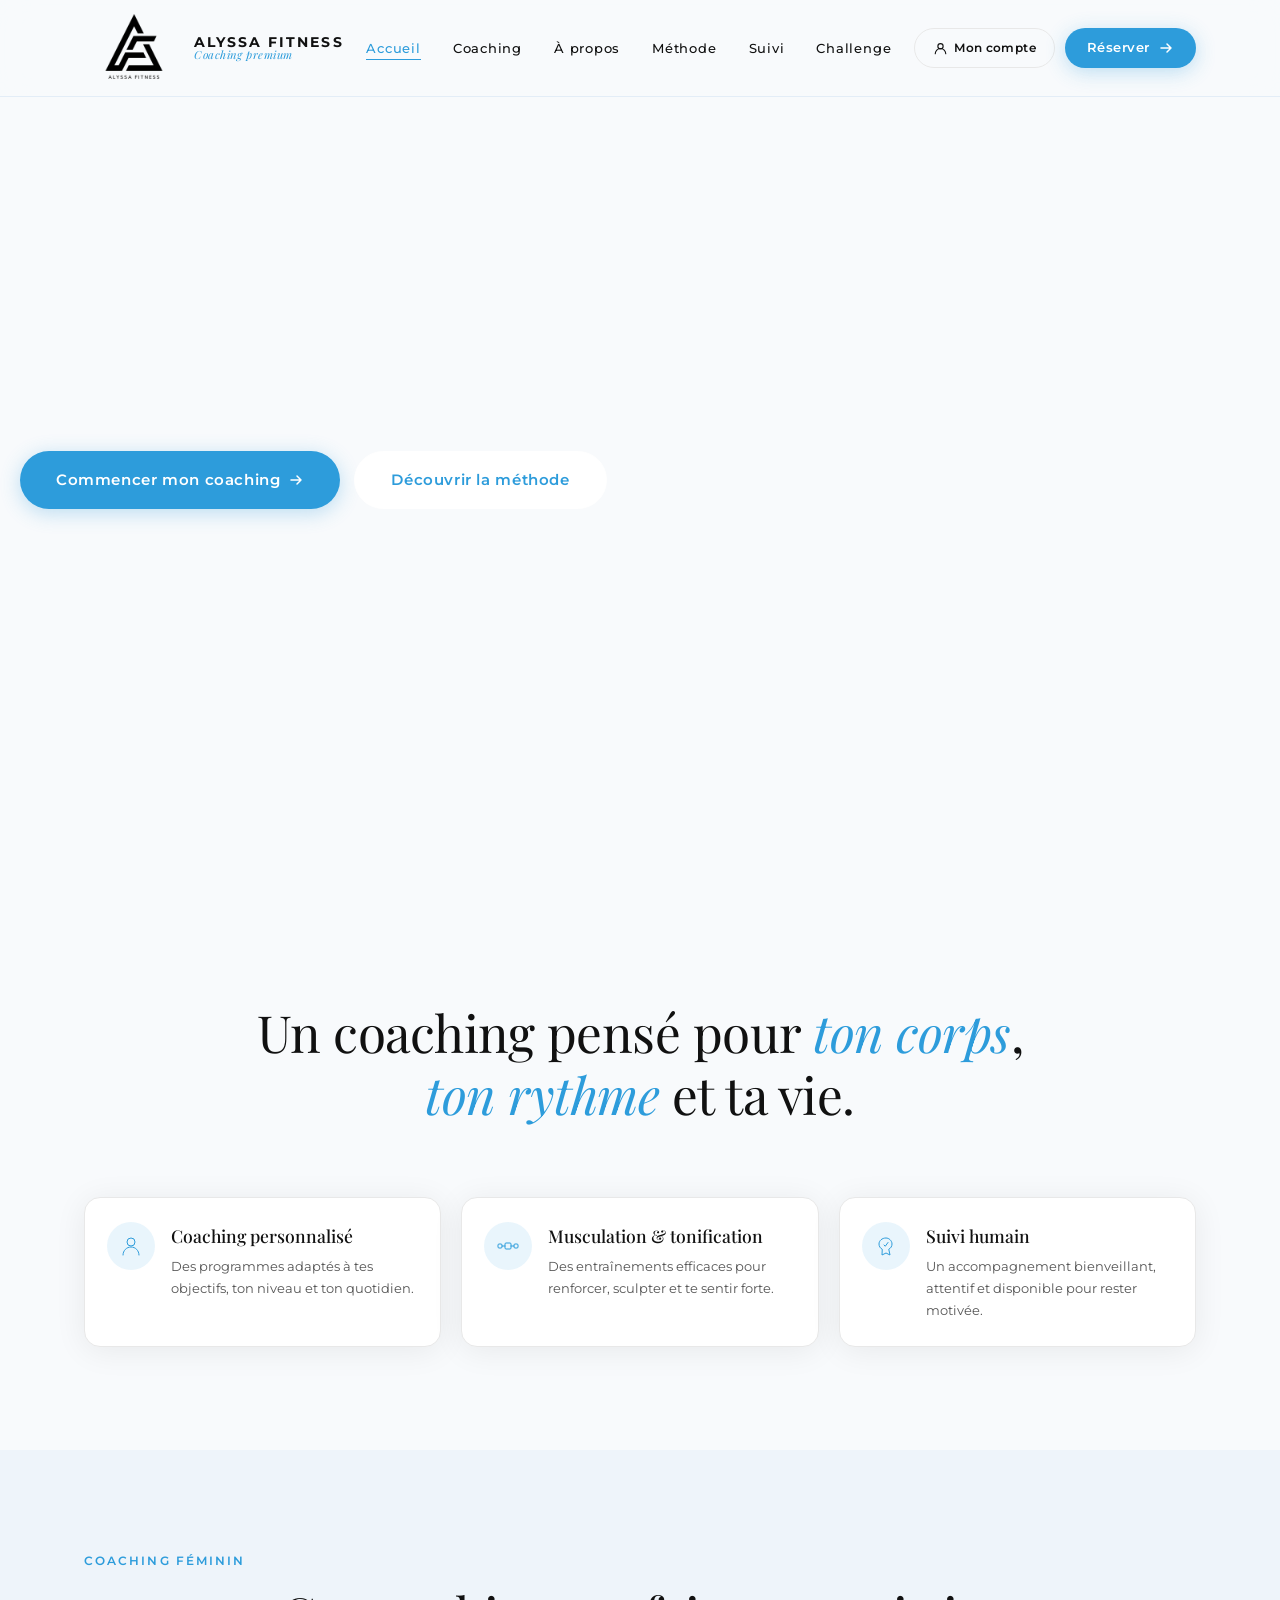
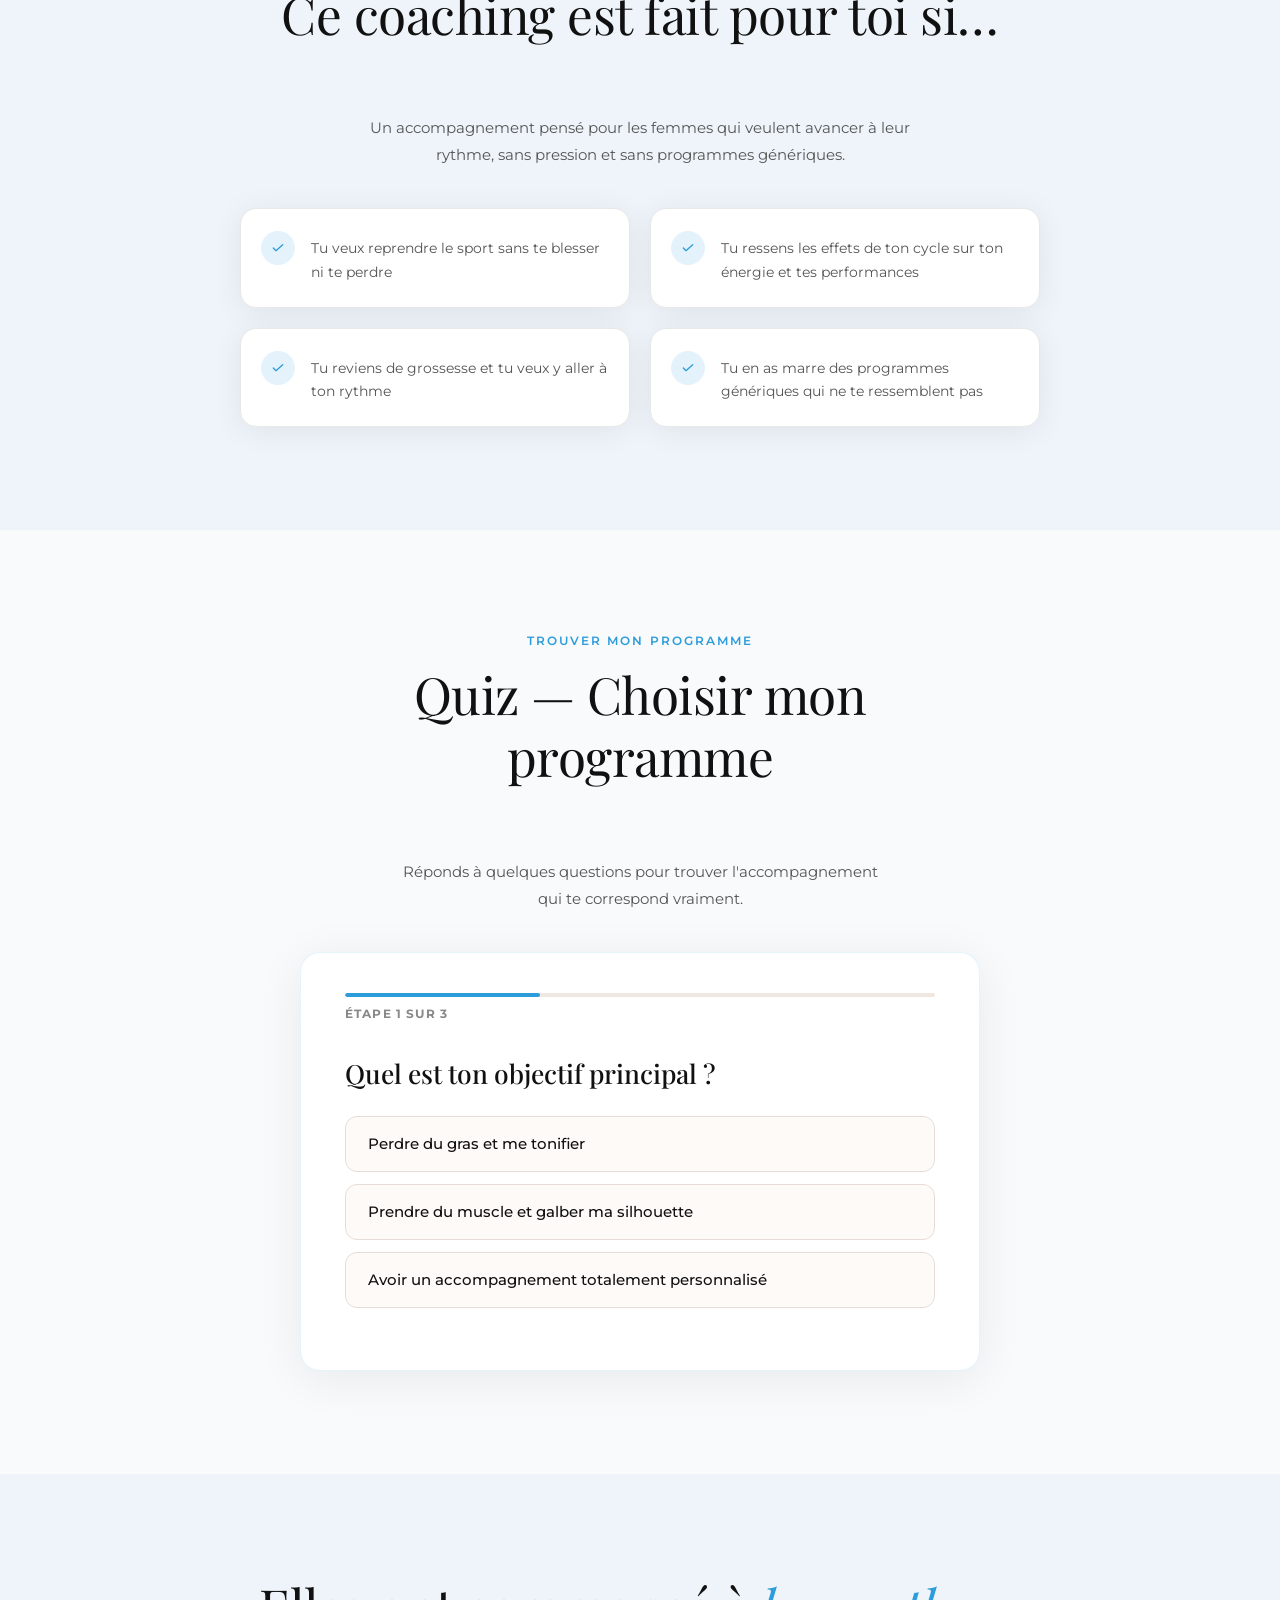
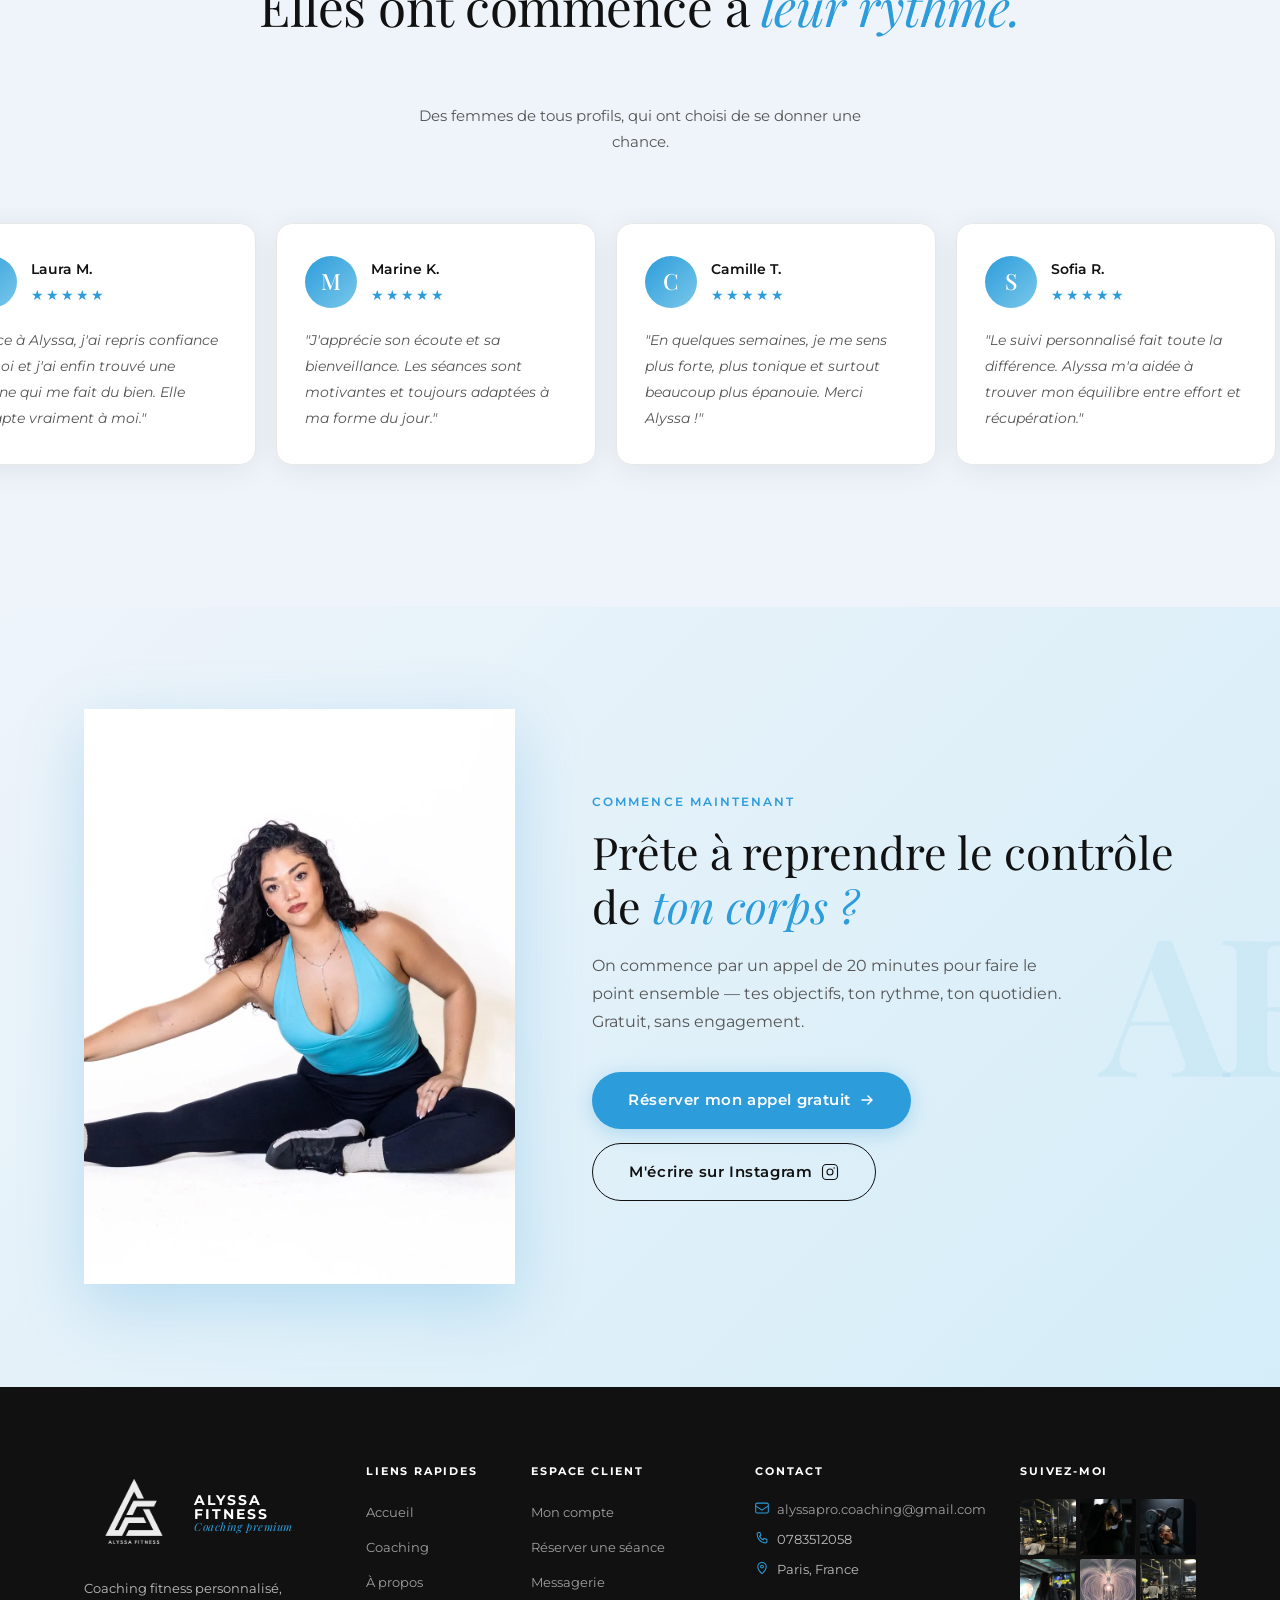
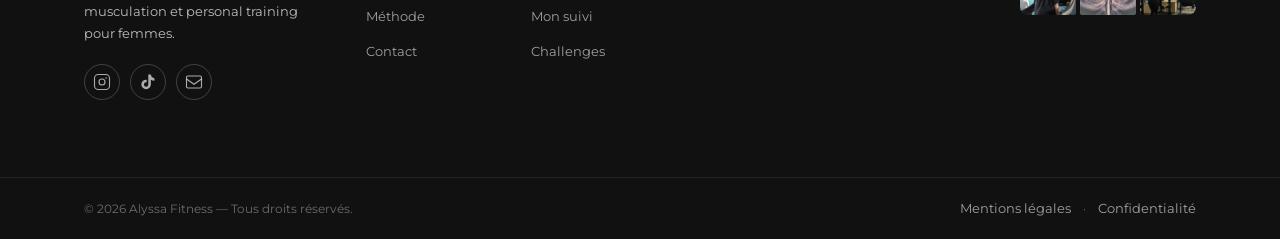
==== index.html @ 032d84d5 "feat: remove hero logo, white ghost btn on hero" ====
<!DOCTYPE html>
<html lang="fr">
<head>
  <meta charset="UTF-8" />
  <meta name="viewport" content="width=device-width, initial-scale=1.0" />
  <link rel="icon" href="assets/favicon/favicon.ico" />
  <link rel="icon" type="image/png" sizes="32x32" href="assets/favicon/favicon-32x32.png" />
  <link rel="icon" type="image/png" sizes="16x16" href="assets/favicon/favicon-16x16.png" />
  <link rel="apple-touch-icon" href="assets/favicon/apple-touch-icon.png" />
  <meta property="og:type" content="website" />
  <meta property="og:title" content="Alyssa Fitness — Coaching premium pour femmes" />
  <meta property="og:description" content="Alyssa Fitness accompagne les femmes en musculation, rééquilibrage nutritionnel et suivi hormonal, à Cergy et à distance, avec une approche humaine, progressive et personnalisée." />
  <meta property="og:image" content="https://alyssa-fitness-v3.vercel.app/assets/og/alyssa-fitness-og.jpg" />
  <meta property="og:url" content="https://alyssa-fitness-v3.vercel.app/" />
  <meta name="twitter:card" content="summary_large_image" />
  <meta name="twitter:title" content="Alyssa Fitness — Coaching premium pour femmes" />
  <meta name="twitter:description" content="Alyssa Fitness accompagne les femmes en musculation, rééquilibrage nutritionnel et suivi hormonal, à Cergy et à distance, avec une approche humaine, progressive et personnalisée." />
  <meta name="twitter:image" content="https://alyssa-fitness-v3.vercel.app/assets/og/alyssa-fitness-og.jpg" />
  <meta name="description" content="Alyssa Fitness accompagne les femmes en musculation, rééquilibrage nutritionnel et suivi hormonal, à Cergy et à distance, avec une approche humaine, progressive et personnalisée." />
  <title>Alyssa Fitness — Coaching premium pour femmes</title>

  <link rel="preconnect" href="https://fonts.googleapis.com" />
  <link rel="preconnect" href="https://fonts.gstatic.com" crossorigin />
  <link href="https://fonts.googleapis.com/css2?family=Playfair+Display:ital,wght@0,400;0,500;0,600;0,700;1,400;1,500&family=Montserrat:wght@300;400;500;600;700&display=swap" rel="stylesheet" />

  <link rel="stylesheet" href="global.css" />

  <style>
    /* ─── HERO HOMEPAGE ─────────────────────────────────────── */
    .hero {
      position: relative;
      min-height: 100svh;
      display: flex;
      align-items: center;
      overflow: hidden;
      padding-top: var(--header-h);
    }

    /* Logo dominant dans le hero */
    .hero__brand-logo {
      margin-bottom: 40px;
    }
    .hero__brand-logo-img {
      height: clamp(180px, 22vw, 300px);
      width: auto;
      max-width: 560px;
      object-fit: contain;
      display: block;
      filter: drop-shadow(0 4px 20px rgba(0,0,0,0.12));
    }

    .hero__bg {
      position: absolute;
      inset: 0;
      z-index: 0;
    }

    .hero__img-placeholder {
      width: 100%;
      height: 100%;
      object-fit: cover;
      object-position: center top;
      display: block;
    }

    .hero__overlay {
      position: absolute;
      inset: 0;
      background: transparent;
    }

    /* Coach photo en centre-droite */
    .hero__coach-photo {
      position: absolute;
      right: 8%;
      bottom: 0;
      width: 42%;
      max-width: 520px;
      aspect-ratio: 2/3;
      border-radius: 280px 280px 0 0;
      overflow: hidden;
      z-index: 1;
    }
    .hero__coach-photo img {
      width: 100%;
      height: 100%;
      object-fit: cover;
      object-position: center top;
      display: block;
    }

    .hero__coach-photo::after {
      content: '';
      position: absolute;
      inset: 0;
      background: linear-gradient(180deg, rgba(255,255,255,0.1) 0%, transparent 50%);
    }

    /* KPI cards column — right overlay */
    .hero__kpi-col {
      position: absolute;
      right: var(--gutter);
      top: 50%;
      transform: translateY(-40%);
      z-index: 10;
      display: flex;
      flex-direction: column;
      gap: 12px;
      width: 200px;
    }

    .hero-kpi {
      background: #fff;
      border-radius: var(--radius-md);
      padding: 14px 16px;
      box-shadow: 0 8px 32px rgba(0,0,0,0.1);
      border: 1px solid rgba(232,232,232,0.7);
      backdrop-filter: blur(4px);
    }

    .hero-kpi__eyebrow {
      font-size: 0.6rem;
      font-weight: 700;
      letter-spacing: 0.15em;
      text-transform: uppercase;
      color: var(--gris-texte);
      margin-bottom: 6px;
    }

    .hero-kpi__main {
      display: flex;
      align-items: center;
      justify-content: space-between;
      gap: 8px;
    }

    .hero-kpi__value {
      font-family: var(--font-titre);
      font-size: 1.5rem;
      font-weight: 500;
      color: var(--noir-doux);
      line-height: 1;
    }

    .hero-kpi__unit {
      font-size: 0.72rem;
      color: var(--texte-corps);
      line-height: 1.3;
    }

    .hero-kpi__mini-chart {
      display: flex;
      align-items: flex-end;
      gap: 3px;
      height: 28px;
    }

    .mini-bar {
      width: 5px;
      border-radius: 2px;
      background: var(--rose-clair);
      transition: height 0.5s ease;
    }

    .mini-bar--active {
      background: var(--rose-saumon);
    }

    .hero-kpi__seance-title {
      font-family: var(--font-titre);
      font-size: 1rem;
      font-weight: 500;
      color: var(--noir-doux);
      margin-bottom: 2px;
    }

    .hero-kpi__seance-date {
      font-size: 0.72rem;
      color: var(--gris-texte);
      margin-bottom: 8px;
    }

    .hero-kpi__prog {
      display: flex;
      align-items: center;
      gap: 10px;
    }

    .hero-kpi__prog-text {
      flex: 1;
    }

    .hero-kpi__prog-label {
      font-size: 0.7rem;
      color: var(--texte-corps);
      margin-bottom: 4px;
    }

    .hero-kpi__bravo {
      display: flex;
      align-items: center;
      gap: 5px;
      font-size: 0.68rem;
      color: var(--success);
      font-weight: 600;
      margin-top: 6px;
    }

    /* Left content */
    .hero__content {
      position: relative;
      z-index: 5;
      padding: clamp(40px, 7vh, 80px) 0;
      display: flex;
      flex-direction: column;
      align-items: flex-start;
    }

    .hero__tagline {
      font-size: 0.68rem;
      font-weight: 600;
      letter-spacing: 0.22em;
      text-transform: uppercase;
      color: var(--rose-saumon);
      margin-bottom: 20px;
      display: flex;
      align-items: center;
      gap: 8px;
    }

    .hero__tagline::before {
      content: '';
      display: block;
      width: 20px;
      height: 2px;
      background: var(--rose-saumon);
      border-radius: 2px;
    }

    .hero__title {
      font-family: var(--font-corps);
      font-size: clamp(2.2rem, 5vw, 4.4rem);
      font-weight: 700;
      line-height: 1.12;
      color: var(--noir-doux);
      margin-bottom: 24px;
      letter-spacing: -0.02em;
    }

    .hero__title em {
      font-family: var(--font-titre);
      font-style: italic;
      font-weight: 400;
      font-size: 1.18em;
      color: var(--rose-saumon);
      letter-spacing: 0;
    }

    .hero__subtitle {
      font-size: clamp(0.9rem, 1.4vw, 1rem);
      color: var(--texte-corps);
      max-width: 460px;
      margin-bottom: 40px;
      line-height: 1.8;
    }

    .hero__actions {
      display: flex;
      flex-wrap: wrap;
      gap: 14px;
      margin-bottom: 36px;
    }

    .hero__video-btn {
      display: inline-flex;
      align-items: center;
      gap: 12px;
      color: var(--noir-doux);
      font-size: 0.8rem;
      font-weight: 500;
      transition: color var(--transition);
      margin-top: 4px;
    }

    .hero__video-btn:hover { color: var(--rose-saumon); }

    .play-circle {
      display: flex;
      align-items: center;
      justify-content: center;
      width: 44px; height: 44px;
      border-radius: 50%;
      border: 1.5px solid currentColor;
      transition: all var(--transition);
    }

    .play-circle svg { width: 18px; height: 18px; }

    .hero__video-btn:hover .play-circle {
      background: rgba(45,156,219,0.1);
      border-color: var(--rose-saumon);
    }

    /* ─── PROMESSE — horizontal cards ───────────────────────── */
    .promesse-cards {
      display: grid;
      grid-template-columns: repeat(3, 1fr);
      gap: 20px;
    }

    .promesse-card {
      display: flex;
      align-items: flex-start;
      gap: 16px;
      background: #fff;
      border: 1px solid var(--gris-clair);
      border-radius: var(--radius-md);
      padding: 24px 22px;
      box-shadow: var(--ombre-card);
      transition: all var(--transition);
    }

    .promesse-card:hover {
      transform: translateY(-3px);
      box-shadow: var(--ombre-hover);
      border-color: var(--rose-clair);
    }

    .promesse-card__icon {
      width: 48px; height: 48px;
      display: flex;
      align-items: center;
      justify-content: center;
      background: rgba(45,156,219,0.1);
      border-radius: 50%;
      flex-shrink: 0;
    }

    .promesse-card__icon svg { width: 24px; height: 24px; }

    .promesse-card__body { flex: 1; }

    .promesse-card__title {
      font-family: var(--font-titre);
      font-size: 1.1rem;
      font-weight: 500;
      color: var(--noir-doux);
      margin-bottom: 6px;
    }

    .promesse-card__text {
      font-size: 0.83rem;
      color: var(--texte-corps);
      line-height: 1.65;
    }

    /* ─── ABOUT — avec nom vertical ────────────────────────── */
    .about-section {
      background: var(--beige-premium);
    }

    .about-layout {
      display: grid;
      grid-template-columns: 1fr 1fr;
      gap: clamp(48px, 7vw, 96px);
      align-items: center;
    }

    .about-photo-wrap {
      position: relative;
    }

    .about-name-vertical {
      position: absolute;
      left: -48px;
      top: 50%;
      transform: translateY(-50%) rotate(-90deg);
      font-family: var(--font-titre);
      font-size: 4rem;
      font-weight: 300;
      color: rgba(45,156,219,0.25);
      letter-spacing: 0.08em;
      white-space: nowrap;
      user-select: none;
      pointer-events: none;
    }

    .about-photo-circle {
      width: 100%;
      aspect-ratio: 1;
      max-width: 420px;
      border-radius: 50%;
      background: linear-gradient(145deg, #f0d5c8 0%, #e8c4ba 50%, #ddb5ad 100%);
      box-shadow: 0 20px 60px rgba(45,156,219,0.22);
      position: relative;
      overflow: hidden;
      margin: 0 auto;
    }

    .about-photo-circle::after {
      content: '';
      position: absolute;
      inset: 0;
      background: linear-gradient(135deg, rgba(255,255,255,0.2) 0%, transparent 55%);
    }

    /* ─── PROGRAMMES — titre gauche, cards droite ────────────── */
    .programmes-layout {
      display: grid;
      grid-template-columns: 280px 1fr;
      gap: clamp(40px, 6vw, 72px);
      align-items: start;
    }

    .programmes-aside {
      position: sticky;
      top: calc(var(--header-h) + 32px);
    }

    .programmes-aside .section-title {
      text-align: left;
      margin-bottom: 16px;
    }

    .programmes-aside__text {
      font-size: 0.88rem;
      color: var(--texte-corps);
      line-height: 1.75;
      margin-bottom: 24px;
    }

    .programmes-grid {
      display: grid;
      grid-template-columns: repeat(2, 1fr);
      gap: 20px;
    }

    .programme-card {
      background: #fff;
      border: 1px solid var(--gris-clair);
      border-radius: var(--radius-md);
      overflow: hidden;
      box-shadow: var(--ombre-card);
      transition: all var(--transition);
      display: flex;
      flex-direction: column;
    }

    .programme-card:hover {
      transform: translateY(-4px);
      box-shadow: var(--ombre-hover);
      border-color: var(--rose-clair);
    }

    .programme-card__img {
      aspect-ratio: 4/3;
      background: linear-gradient(145deg, #f0d5c8 0%, #ddb5ad 100%);
      position: relative;
      overflow: hidden;
    }

    .programme-card__img--2 { background: linear-gradient(145deg, #e8c4ba 0%, #cfa29b 100%); }
    .programme-card__img--3 { background: linear-gradient(145deg, #f3b3ad 0%, #e8c4ba 100%); }
    .programme-card__img--4 { background: linear-gradient(145deg, #ddb5ad 0%, #f0d5c8 100%); }

    .programme-card__img::after {
      content: '';
      position: absolute;
      inset: 0;
      background: linear-gradient(180deg, transparent 50%, rgba(17,17,17,0.25) 100%);
    }

    .programme-card__body {
      padding: 20px 18px;
      display: flex;
      flex-direction: column;
      gap: 10px;
      flex: 1;
    }

    .programme-card__title {
      font-family: var(--font-titre);
      font-size: 1.15rem;
      font-weight: 500;
      color: var(--noir-doux);
    }

    .programme-card__text {
      font-size: 0.82rem;
      color: var(--texte-corps);
      line-height: 1.65;
      flex: 1;
    }

    /* ─── MÉTHODE — titre gauche, steps droite ───────────────── */
    .methode-layout {
      display: grid;
      grid-template-columns: 280px 1fr;
      gap: clamp(40px, 6vw, 72px);
      align-items: start;
    }

    .methode-aside .section-title {
      text-align: left;
      margin-bottom: 0;
    }

    .methode-steps-row {
      display: grid;
      grid-template-columns: repeat(4, 1fr);
      gap: 16px;
    }

    .methode-step-card {
      background: #fff;
      border: 1px solid var(--gris-clair);
      border-radius: var(--radius-md);
      padding: 24px 20px;
      box-shadow: var(--ombre-card);
      position: relative;
      transition: all var(--transition);
    }

    .methode-step-card:hover {
      transform: translateY(-3px);
      box-shadow: var(--ombre-hover);
    }

    .methode-step-card__num {
      font-size: 0.72rem;
      font-weight: 700;
      letter-spacing: 0.1em;
      color: var(--rose-saumon);
      margin-bottom: 10px;
    }

    .methode-step-card__icon {
      width: 40px; height: 40px;
      display: flex;
      align-items: center;
      justify-content: center;
      background: rgba(45,156,219,0.1);
      border-radius: 50%;
      margin-bottom: 12px;
    }

    .methode-step-card__icon svg { width: 20px; height: 20px; }

    .methode-step-card__title {
      font-family: var(--font-titre);
      font-size: 1.05rem;
      font-weight: 500;
      color: var(--noir-doux);
      margin-bottom: 8px;
    }

    .methode-step-card__text {
      font-size: 0.8rem;
      color: var(--texte-corps);
      line-height: 1.65;
    }

    .methode-dots {
      display: flex;
      align-items: center;
      gap: 4px;
      position: absolute;
      top: 50%;
      right: -14px;
      transform: translateY(-50%);
      z-index: 2;
    }

    .methode-dot {
      width: 4px; height: 4px;
      border-radius: 50%;
      background: var(--rose-clair);
    }

    /* ─── CONFIANCE — titre gauche, items droite ─────────────── */
    .confiance-layout {
      display: grid;
      grid-template-columns: 280px 1fr;
      gap: clamp(40px, 6vw, 72px);
      align-items: start;
    }

    .confiance-aside .section-title {
      text-align: left;
      margin-bottom: 0;
    }

    .confiance-items-row {
      display: grid;
      grid-template-columns: repeat(3, 1fr);
      gap: 20px;
    }

    /* ─── TEMOIGNAGES — carousel infini ─────────────────────────── */
    .temo-header { text-align: center; margin-bottom: clamp(28px, 4vw, 52px); }
    .temo-subtitle {
      font-size: 0.93rem; color: var(--texte-corps);
      max-width: 480px; margin: -6px auto 0; line-height: 1.75;
    }
    .temo-carousel-outer {
      overflow: hidden;
      margin: 0 calc(-1 * var(--gutter));
      padding: 16px 0 40px;
      cursor: grab;
    }
    .temo-carousel-outer:active { cursor: grabbing; }
    .temo-track {
      display: flex;
      gap: 20px;
      width: max-content;
      will-change: transform;
      animation: temo-scroll 34s linear infinite;
    }
    /* Pause uniquement via JS (class) — jamais via :hover sur mobile) */
    .temo-track.paused { animation-play-state: paused; }
    /* :hover uniquement pour vrais pointeurs souris */
    @media (hover: hover) and (pointer: fine) {
      .temo-track:hover { animation-play-state: paused; }
    }
    @keyframes temo-scroll {
      from { transform: translateX(0); }
      to   { transform: translateX(-50%); }
    }
    .testimonial-card { width: 320px; flex-shrink: 0; }

    /* ─── MOBILE : animation continue identique desktop ─────────── */
    @media (max-width: 768px) {
      .temo-carousel-outer {
        overflow: hidden;
        padding: 16px 0 32px;
      }
      .testimonial-card {
        width: 270px;
        flex-shrink: 0;
      }
    }

    /* ─── POUR QUI ? ─────────────────────────────────────────── */
    .pourqui-intro {
      max-width: 580px;
      margin: -4px auto 40px;
      font-size: 0.95rem;
      color: var(--texte-corps);
      line-height: 1.8;
      text-align: center;
    }

    .pourqui-grid {
      display: grid;
      grid-template-columns: repeat(2, 1fr);
      gap: 20px;
      max-width: 800px;
      margin: 0 auto;
    }

    .pourqui-card {
      display: flex;
      align-items: flex-start;
      gap: 16px;
      background: #fff;
      border: 1px solid var(--gris-clair);
      border-radius: var(--radius-md);
      padding: 22px 20px;
      box-shadow: var(--ombre-card);
      transition: all var(--transition);
    }

    .pourqui-card:hover {
      transform: translateY(-3px);
      box-shadow: var(--ombre-hover);
      border-color: var(--rose-clair);
    }

    .pourqui-card__dot {
      width: 34px;
      height: 34px;
      border-radius: 50%;
      background: rgba(45,156,219,0.13);
      display: flex;
      align-items: center;
      justify-content: center;
      flex-shrink: 0;
    }

    .pourqui-card__dot svg { width: 16px; height: 16px; }

    .pourqui-card__text {
      font-size: 0.87rem;
      color: var(--texte-corps);
      line-height: 1.7;
      padding-top: 6px;
    }

    /* ─── SPÉCIALITÉS ────────────────────────────────────────── */
    .specialites-subtitle {
      max-width: 560px;
      margin: -4px auto 40px;
      font-size: 0.93rem;
      color: var(--texte-corps);
      line-height: 1.8;
      text-align: center;
    }

    .specialites-grid {
      display: grid;
      grid-template-columns: repeat(3, 1fr);
      gap: 24px;
    }

    .specialite-card {
      background: #fff;
      border: 1px solid var(--gris-clair);
      border-radius: var(--radius-md);
      padding: 32px 26px;
      box-shadow: var(--ombre-card);
      transition: all var(--transition);
      position: relative;
      overflow: hidden;
    }

    .specialite-card::before {
      content: '';
      position: absolute;
      top: 0; left: 0; right: 0;
      height: 3px;
      background: linear-gradient(90deg, var(--rose-saumon), var(--rose-clair));
      border-radius: var(--radius-md) var(--radius-md) 0 0;
    }

    .specialite-card:hover {
      transform: translateY(-4px);
      box-shadow: var(--ombre-hover);
      border-color: var(--rose-clair);
    }

    /* Photo header optionnel dans une specialite-card */
    .specialite-card__photo {
      margin: -32px -26px 24px;
      height: 180px;
      overflow: hidden;
      border-radius: var(--radius-md) var(--radius-md) 0 0;
      position: relative;
    }
    .specialite-card__photo img {
      width: 100%;
      height: 100%;
      object-fit: cover;
      object-position: center top;
      display: block;
    }
    .specialite-card__photo::after {
      content: '';
      position: absolute;
      inset: 0;
      background: linear-gradient(180deg, transparent 45%, rgba(45,156,219,0.18) 100%);
      pointer-events: none;
    }

    .specialite-card__emoji {
      font-size: 1.9rem;
      margin-bottom: 16px;
      display: block;
      line-height: 1;
    }

    .specialite-card__title {
      font-family: var(--font-titre);
      font-size: 1.18rem;
      font-weight: 500;
      color: var(--noir-doux);
      margin-bottom: 12px;
      line-height: 1.3;
    }

    .specialite-card__text {
      font-size: 0.84rem;
      color: var(--texte-corps);
      line-height: 1.78;
    }

    /* ─── RESPONSIVE HOMEPAGE ───────────────────────────────── */
    @media (max-width: 1100px) {

      .programmes-layout,
      .methode-layout,
      .confiance-layout,
      .temo-layout { grid-template-columns: 1fr; }

      .programmes-aside,
      .methode-aside,
      .confiance-aside,
      .temo-aside { position: static; }

      .programmes-aside .section-title,
      .methode-aside .section-title,
      .confiance-aside .section-title,
      .temo-aside .section-title { text-align: center; }

      .methode-steps-row { grid-template-columns: repeat(2, 1fr); }
      .confiance-items-row { grid-template-columns: repeat(3, 1fr); }
      .temo-grid { grid-template-columns: repeat(2, 1fr); }
    }

    @media (max-width: 768px) {
      .hero { padding-top: var(--header-h); min-height: 100svh; }
      .hero__brand-logo-img { height: clamp(140px, 40vw, 200px); }
      .promesse-cards { grid-template-columns: 1fr; }
      .about-layout { grid-template-columns: 1fr; }
      .about-name-vertical { display: none; }
      .about-photo-circle { aspect-ratio: 4/3; border-radius: var(--radius-lg); }
      .programmes-grid { grid-template-columns: 1fr; }
      .methode-steps-row { grid-template-columns: 1fr; }
      .methode-dots { display: none; }
      .confiance-items-row { grid-template-columns: 1fr; }
      .temo-grid { grid-template-columns: 1fr; }
      .hero__actions { flex-direction: column; }
      .hero__actions .btn { width: 100%; justify-content: center; }
      .pourqui-grid { grid-template-columns: 1fr; gap: 14px; }
      .specialites-grid { grid-template-columns: 1fr; gap: 16px; }
      .specialite-card { padding: 24px 20px; }
    }

    /* ─── VIDEO MODAL ─────────────────────────────────────── */
    .video-modal {
      position: fixed;
      inset: 0;
      z-index: 9999;
      display: none;
      align-items: center;
      justify-content: center;
      padding: 20px;
    }
    .video-modal.open { display: flex; }
    .video-modal__overlay {
      position: absolute;
      inset: 0;
      background: rgba(0,0,0,0.82);
      cursor: pointer;
    }
    .video-modal__content {
      position: relative;
      z-index: 1;
      width: 100%;
      max-width: 840px;
      background: #000;
      border-radius: 14px;
      overflow: hidden;
      box-shadow: 0 40px 120px rgba(0,0,0,0.5);
    }
    .video-modal__close {
      position: absolute;
      top: -52px;
      right: 0;
      background: none;
      border: none;
      color: #fff;
      cursor: pointer;
      padding: 8px;
      opacity: 0.8;
      transition: opacity 0.2s;
      line-height: 1;
    }
    .video-modal__close:hover { opacity: 1; }
    .video-modal__close svg { display: block; }

    /* ─── QUIZ D'ORIENTATION ───────────────────────────────── */
    .quiz-wrapper {
      max-width: 680px;
      margin: 0 auto;
    }
    .quiz-header {
      text-align: center;
      margin-bottom: 40px;
    }
    .quiz-subtitle {
      font-size: 0.95rem;
      color: var(--texte-corps);
      max-width: 500px;
      margin: 8px auto 0;
      line-height: 1.75;
    }
    .quiz-card {
      background: #fff;
      border-radius: 20px;
      padding: 40px 44px;
      box-shadow: 0 8px 48px rgba(0,0,0,0.07);
      border: 1px solid rgba(45,156,219,0.12);
    }
    .quiz-progress {
      height: 4px;
      background: #f0e8e0;
      border-radius: 4px;
      margin-bottom: 8px;
      overflow: hidden;
    }
    .quiz-progress__bar {
      height: 100%;
      background: var(--rose-saumon);
      border-radius: 4px;
      transition: width 0.4s ease;
    }
    .quiz-progress__label {
      font-size: 0.72rem;
      font-weight: 700;
      letter-spacing: 0.1em;
      color: var(--gris-texte);
      text-transform: uppercase;
      margin-bottom: 32px;
    }
    .quiz-question {
      font-family: var(--font-titre);
      font-size: clamp(1.25rem, 2.5vw, 1.65rem);
      font-weight: 500;
      color: var(--noir-doux);
      margin-bottom: 26px;
      line-height: 1.3;
    }
    .quiz-choices {
      display: flex;
      flex-direction: column;
      gap: 12px;
      margin-bottom: 22px;
    }
    .quiz-choice {
      width: 100%;
      padding: 16px 22px;
      background: #fdfaf8;
      border: 1.5px solid #e8ddd6;
      border-radius: 12px;
      font-family: var(--font-corps);
      font-size: 0.95rem;
      font-weight: 500;
      color: var(--noir-doux);
      text-align: left;
      cursor: pointer;
      transition: all 0.2s ease;
      line-height: 1.45;
    }
    .quiz-choice:hover {
      border-color: var(--rose-saumon);
      background: rgba(45,156,219,0.06);
      transform: translateX(4px);
    }
    .quiz-choice.selected {
      border-color: var(--rose-saumon);
      background: rgba(45,156,219,0.09);
      color: var(--rose-saumon);
    }
    .quiz-back {
      background: none;
      border: none;
      font-family: var(--font-corps);
      font-size: 0.82rem;
      font-weight: 500;
      color: var(--gris-texte);
      cursor: pointer;
      padding: 4px 0;
      transition: color 0.2s;
    }
    .quiz-back:hover { color: var(--rose-saumon); }
    .quiz-result { text-align: center; padding: 8px 0; }
    .quiz-result__icon {
      width: 56px; height: 56px;
      border-radius: 50%;
      background: rgba(45,156,219,0.12);
      color: var(--rose-saumon);
      font-size: 1.5rem;
      font-weight: 700;
      display: flex;
      align-items: center;
      justify-content: center;
      margin: 0 auto 18px;
    }
    .quiz-result__label {
      font-size: 0.7rem;
      font-weight: 700;
      letter-spacing: 0.16em;
      text-transform: uppercase;
      color: var(--rose-saumon);
      margin-bottom: 10px;
    }
    .quiz-result__title {
      font-family: var(--font-titre);
      font-size: clamp(1.35rem, 2.5vw, 1.85rem);
      font-weight: 500;
      color: var(--noir-doux);
      margin-bottom: 14px;
    }
    .quiz-result__text {
      font-size: 0.92rem;
      color: var(--texte-corps);
      line-height: 1.78;
      margin-bottom: 32px;
      max-width: 460px;
      margin-left: auto;
      margin-right: auto;
    }
    .quiz-result__ctas {
      display: flex;
      flex-wrap: wrap;
      gap: 12px;
      justify-content: center;
      margin-bottom: 22px;
    }
    .quiz-restart {
      background: none;
      border: none;
      font-family: var(--font-corps);
      font-size: 0.82rem;
      color: var(--gris-texte);
      cursor: pointer;
      text-decoration: underline;
      text-underline-offset: 3px;
      transition: color 0.2s;
    }
    .quiz-restart:hover { color: var(--noir-doux); }

    @media (max-width: 768px) {
      .quiz-card { padding: 28px 20px; }
      .quiz-result__ctas { flex-direction: column; }
      .quiz-result__ctas .btn { justify-content: center; }
    }
  </style>
</head>
<body>

  <!-- ═══════════════════════════════════════════
       HEADER
  ═══════════════════════════════════════════ -->
  <header class="header" id="header">
    <div class="header__inner container">

      <a href="index.html" class="header__logo" aria-label="Alyssa Fitness — Accueil">
        <img src="assets/logo-transparent.png" class="logo-img" alt="Alyssa Fitness" />
        <div class="logo-wordmark">
          <span class="logo-wordmark__name">Alyssa Fitness</span>
          <span class="logo-wordmark__sub">Coaching premium</span>
        </div>
      </a>

      <nav class="header__nav" role="navigation" aria-label="Navigation principale">
        <ul class="nav-list">
          <li><a href="index.html" class="nav-link active">Accueil</a></li>
          <li><a href="coaching.html" class="nav-link">Coaching</a></li>
          <li><a href="a-propos.html" class="nav-link">À propos</a></li>
          <li><a href="methode.html" class="nav-link">Méthode</a></li>
          <li><a href="suivi.html" class="nav-link">Suivi</a></li>
          <li><a href="challenge.html" class="nav-link">Challenge</a></li>
        </ul>
      </nav>

      <div class="header__ctas">
        <a href="compte.html" class="btn--compte">
          <svg viewBox="0 0 20 20" fill="none"><circle cx="10" cy="7" r="3.5" stroke="currentColor" stroke-width="1.5"/><path d="M3 17c0-3.866 3.134-7 7-7s7 3.134 7 7" stroke="currentColor" stroke-width="1.5" stroke-linecap="round"/></svg>
          Mon compte
        </a>
        <a href="reservation.html" class="btn btn--primary btn--sm btn--reserv-desktop">
          Réserver
          <svg class="btn-arrow" viewBox="0 0 16 16" fill="none"><path d="M3 8h10M9 4l4 4-4 4" stroke="currentColor" stroke-width="1.5" stroke-linecap="round" stroke-linejoin="round"/></svg>
        </a>
      </div>

      <button class="burger" id="burger" aria-label="Ouvrir le menu" aria-expanded="false" aria-controls="mobile-menu">
        <span></span><span></span><span></span>
      </button>
    </div>

    <div class="mobile-menu" id="mobile-menu" role="dialog" aria-label="Menu mobile">
      <ul class="mobile-nav-list">
        <li><a href="index.html" class="mobile-nav-link">Accueil</a></li>
        <li><a href="coaching.html" class="mobile-nav-link">Coaching</a></li>
        <li><a href="a-propos.html" class="mobile-nav-link">À propos</a></li>
        <li><a href="methode.html" class="mobile-nav-link">Méthode</a></li>
        <li><a href="suivi.html" class="mobile-nav-link">Suivi</a></li>
        <li><a href="challenge.html" class="mobile-nav-link">Challenge</a></li>
      </ul>
      <div class="mobile-menu__ctas">
        <a href="compte.html" class="btn btn--ghost mobile-cta">Mon compte</a>
        <a href="reservation.html" class="btn btn--primary mobile-cta">Réserver</a>
      </div>
    </div>
  </header>


  <!-- ═══════════════════════════════════════════
       HERO
  ═══════════════════════════════════════════ -->
  <section class="hero" id="accueil" aria-label="Section hero">
    <div class="hero__bg">
      <video class="hero__img-placeholder" autoplay loop muted playsinline>
        <source src="assets/videos/alyssa-hero-video.mp4" type="video/mp4">
      </video>
      <div class="hero__overlay"></div>
    </div>

    <!-- Content -->
    <div class="hero__content container">
      <div class="hero__actions reveal">
        <a href="coaching.html" class="btn btn--primary btn--lg">
          Commencer mon coaching
          <svg class="btn-arrow" viewBox="0 0 16 16" fill="none"><path d="M3 8h10M9 4l4 4-4 4" stroke="currentColor" stroke-width="1.5" stroke-linecap="round" stroke-linejoin="round"/></svg>
        </a>
        <a href="methode.html" class="btn btn--lg" style="background:#fff; color:var(--rose-saumon); border:1.5px solid #fff;">Découvrir la méthode</a>
      </div>

    </div>
  </section>


  <!-- ═══════════════════════════════════════════
       PROMESSE
  ═══════════════════════════════════════════ -->
  <section class="section section--white" id="promesse" aria-label="Notre promesse">
    <div class="container">
      <h2 class="section-title reveal">
        Un coaching pensé pour <em>ton corps</em>,<br/>
        <em>ton rythme</em> et ta vie.
      </h2>

      <div class="promesse-cards">

        <div class="promesse-card reveal">
          <div class="promesse-card__icon">
            <svg viewBox="0 0 48 48" fill="none"><circle cx="24" cy="16" r="8" stroke="#2D9CDB" stroke-width="2"/><path d="M8 42c0-8.837 7.163-16 16-16s16 7.163 16 16" stroke="#2D9CDB" stroke-width="2" stroke-linecap="round"/></svg>
          </div>
          <div class="promesse-card__body">
            <h3 class="promesse-card__title">Coaching personnalisé</h3>
            <p class="promesse-card__text">Des programmes adaptés à tes objectifs, ton niveau et ton quotidien.</p>
          </div>
        </div>

        <div class="promesse-card reveal reveal-delay-1">
          <div class="promesse-card__icon">
            <svg viewBox="0 0 48 48" fill="none"><rect x="4" y="20" width="8" height="8" rx="2" stroke="#2D9CDB" stroke-width="2"/><rect x="36" y="20" width="8" height="8" rx="2" stroke="#2D9CDB" stroke-width="2"/><line x1="12" y1="24" x2="18" y2="24" stroke="#2D9CDB" stroke-width="2" stroke-linecap="round"/><line x1="30" y1="24" x2="36" y2="24" stroke="#2D9CDB" stroke-width="2" stroke-linecap="round"/><rect x="18" y="18" width="12" height="12" rx="2" stroke="#2D9CDB" stroke-width="2"/></svg>
          </div>
          <div class="promesse-card__body">
            <h3 class="promesse-card__title">Musculation & tonification</h3>
            <p class="promesse-card__text">Des entraînements efficaces pour renforcer, sculpter et te sentir forte.</p>
          </div>
        </div>

        <div class="promesse-card reveal reveal-delay-2">
          <div class="promesse-card__icon">
            <svg viewBox="0 0 48 48" fill="none"><path d="M24 8c-8 0-14 5.5-14 12 0 4.5 2.5 8.5 6.5 10.5L16 42l8-4 8 4-2.5-11.5C33.5 28.5 36 24.5 36 20c0-6.5-6-12-12-12z" stroke="#2D9CDB" stroke-width="2" stroke-linejoin="round"/><path d="M20 22l2.5 2.5L28 17" stroke="#2D9CDB" stroke-width="2" stroke-linecap="round"/></svg>
          </div>
          <div class="promesse-card__body">
            <h3 class="promesse-card__title">Suivi humain</h3>
            <p class="promesse-card__text">Un accompagnement bienveillant, attentif et disponible pour rester motivée.</p>
          </div>
        </div>

      </div>
    </div>
  </section>


  <!-- ═══════════════════════════════════════════
       POUR QUI ?
  ═══════════════════════════════════════════ -->
  <section class="section section--beige" id="pour-qui" aria-label="Pour qui est ce coaching">
    <div class="container">
      <p class="section-eyebrow reveal">Coaching féminin</p>
      <h2 class="section-title reveal">Ce coaching est fait pour toi si…</h2>
      <p class="pourqui-intro reveal">Un accompagnement pensé pour les femmes qui veulent avancer à leur rythme, sans pression et sans programmes génériques.</p>

      <div class="pourqui-grid">

        <div class="pourqui-card reveal">
          <div class="pourqui-card__dot">
            <svg viewBox="0 0 24 24" fill="none"><path d="M5 12l4 4L19 7" stroke="#2D9CDB" stroke-width="2" stroke-linecap="round" stroke-linejoin="round"/></svg>
          </div>
          <p class="pourqui-card__text">Tu veux reprendre le sport sans te blesser ni te perdre</p>
        </div>

        <div class="pourqui-card reveal reveal-delay-1">
          <div class="pourqui-card__dot">
            <svg viewBox="0 0 24 24" fill="none"><path d="M5 12l4 4L19 7" stroke="#2D9CDB" stroke-width="2" stroke-linecap="round" stroke-linejoin="round"/></svg>
          </div>
          <p class="pourqui-card__text">Tu ressens les effets de ton cycle sur ton énergie et tes performances</p>
        </div>

        <div class="pourqui-card reveal reveal-delay-2">
          <div class="pourqui-card__dot">
            <svg viewBox="0 0 24 24" fill="none"><path d="M5 12l4 4L19 7" stroke="#2D9CDB" stroke-width="2" stroke-linecap="round" stroke-linejoin="round"/></svg>
          </div>
          <p class="pourqui-card__text">Tu reviens de grossesse et tu veux y aller à ton rythme</p>
        </div>

        <div class="pourqui-card reveal reveal-delay-3">
          <div class="pourqui-card__dot">
            <svg viewBox="0 0 24 24" fill="none"><path d="M5 12l4 4L19 7" stroke="#2D9CDB" stroke-width="2" stroke-linecap="round" stroke-linejoin="round"/></svg>
          </div>
          <p class="pourqui-card__text">Tu en as marre des programmes génériques qui ne te ressemblent pas</p>
        </div>

      </div>
    </div>
  </section>




  <!-- ═══════════════════════════════════════════
       QUIZ — CHOISIR MON PROGRAMME
  ═══════════════════════════════════════════ -->
  <section class="section section--white" id="quiz-programme" aria-label="Quiz d'orientation programme">
    <div class="container">
      <div class="quiz-wrapper">

        <div class="quiz-header">
          <p class="section-eyebrow reveal">Trouver mon programme</p>
          <h2 class="section-title reveal">Quiz — Choisir mon programme</h2>
          <p class="quiz-subtitle reveal">Réponds à quelques questions pour trouver l'accompagnement qui te correspond vraiment.</p>
        </div>

        <div class="quiz-card" id="quizCard">

          <!-- Barre de progression -->
          <div class="quiz-progress">
            <div class="quiz-progress__bar" id="quizProgressBar" style="width:33%"></div>
          </div>
          <p class="quiz-progress__label" id="quizProgressLabel">Étape 1 sur 3</p>

          <!-- Étape 1 -->
          <div class="quiz-step" id="quizStep1">
            <h3 class="quiz-question">Quel est ton objectif principal ?</h3>
            <div class="quiz-choices">
              <button class="quiz-choice" data-step="1" data-value="seche">Perdre du gras et me tonifier</button>
              <button class="quiz-choice" data-step="1" data-value="galbe">Prendre du muscle et galber ma silhouette</button>
              <button class="quiz-choice" data-step="1" data-value="surmesure">Avoir un accompagnement totalement personnalisé</button>
            </div>
          </div>

          <!-- Étape 2 -->
          <div class="quiz-step" id="quizStep2" style="display:none">
            <h3 class="quiz-question">Quel est ton niveau actuel ?</h3>
            <div class="quiz-choices">
              <button class="quiz-choice" data-step="2" data-value="seche">Je débute ou je reprends doucement</button>
              <button class="quiz-choice" data-step="2" data-value="galbe">Je m'entraîne déjà mais j'ai besoin d'un cadre</button>
              <button class="quiz-choice" data-step="2" data-value="surmesure">J'ai un objectif précis ou des contraintes particulières</button>
            </div>
            <button class="quiz-back" id="backBtn2">← Retour</button>
          </div>

          <!-- Étape 3 -->
          <div class="quiz-step" id="quizStep3" style="display:none">
            <h3 class="quiz-question">Quel format te correspond le mieux ?</h3>
            <div class="quiz-choices">
              <button class="quiz-choice" data-step="3" data-value="seche">Un programme clair à suivre en autonomie</button>
              <button class="quiz-choice" data-step="3" data-value="galbe">Un accompagnement avec suivi régulier</button>
              <button class="quiz-choice" data-step="3" data-value="surmesure">Un coaching complet adapté à mon quotidien</button>
            </div>
            <button class="quiz-back" id="backBtn3">← Retour</button>
          </div>

          <!-- Résultat -->
          <div class="quiz-result" id="quizResult" style="display:none">
            <div class="quiz-result__icon">✓</div>
            <p class="quiz-result__label">Programme recommandé</p>
            <h3 class="quiz-result__title" id="quizResultTitle"></h3>
            <p class="quiz-result__text" id="quizResultText"></p>
            <div class="quiz-result__ctas">
              <a href="#" class="btn btn--primary btn--lg" id="quizResultCta" style="justify-content:center;"></a>
              <a href="reservation.html" class="btn btn--ghost btn--lg" style="justify-content:center;">Réserver gratuitement</a>
            </div>
            <button class="quiz-restart" id="quizRestart">Recommencer le quiz</button>
          </div>

        </div>
      </div>
    </div>
  </section>









  <!-- ═══════════════════════════════════════════
       TÉMOIGNAGES
  ═══════════════════════════════════════════ -->
  <section class="section section--beige" id="temoignages" aria-label="Témoignages clientes">
    <div class="container temo-header">
      <h2 class="section-title">
        Elles ont commencé à <em>leur rythme.</em>
      </h2>
      <p class="temo-subtitle">Des femmes de tous profils, qui ont choisi de se donner une chance.</p>
    </div>

    <div class="temo-carousel-outer" role="region" aria-label="Défilement témoignages" tabindex="0">
      <div class="temo-track" id="temoTrack">
        <!-- Set A -->
        <article class="testimonial-card">
          <div class="testimonial-card__header">
            <div class="avatar" aria-hidden="true">L</div>
            <div><p class="testimonial-card__name">Laura M.</p><div class="stars" aria-label="5 étoiles">★★★★★</div></div>
          </div>
          <p class="testimonial-card__text">"Grâce à Alyssa, j'ai repris confiance en moi et j'ai enfin trouvé une routine qui me fait du bien. Elle s'adapte vraiment à moi."</p>
        </article>
        <article class="testimonial-card">
          <div class="testimonial-card__header">
            <div class="avatar" aria-hidden="true">M</div>
            <div><p class="testimonial-card__name">Marine K.</p><div class="stars" aria-label="5 étoiles">★★★★★</div></div>
          </div>
          <p class="testimonial-card__text">"J'apprécie son écoute et sa bienveillance. Les séances sont motivantes et toujours adaptées à ma forme du jour."</p>
        </article>
        <article class="testimonial-card">
          <div class="testimonial-card__header">
            <div class="avatar" aria-hidden="true">C</div>
            <div><p class="testimonial-card__name">Camille T.</p><div class="stars" aria-label="5 étoiles">★★★★★</div></div>
          </div>
          <p class="testimonial-card__text">"En quelques semaines, je me sens plus forte, plus tonique et surtout beaucoup plus épanouie. Merci Alyssa !"</p>
        </article>
        <article class="testimonial-card">
          <div class="testimonial-card__header">
            <div class="avatar" aria-hidden="true">S</div>
            <div><p class="testimonial-card__name">Sofia R.</p><div class="stars" aria-label="5 étoiles">★★★★★</div></div>
          </div>
          <p class="testimonial-card__text">"Le suivi personnalisé fait toute la différence. Alyssa m'a aidée à trouver mon équilibre entre effort et récupération."</p>
        </article>
        <article class="testimonial-card">
          <div class="testimonial-card__header">
            <div class="avatar" aria-hidden="true">J</div>
            <div><p class="testimonial-card__name">Julie N.</p><div class="stars" aria-label="5 étoiles">★★★★★</div></div>
          </div>
          <p class="testimonial-card__text">"Programme sèche de 8 semaines — résultat bluffant. J'ai perdu 4 kg tout en gardant du muscle. Je recommande les yeux fermés !"</p>
        </article>
        <article class="testimonial-card">
          <div class="testimonial-card__header">
            <div class="avatar" aria-hidden="true">A</div>
            <div><p class="testimonial-card__name">Amandine P.</p><div class="stars" aria-label="5 étoiles">★★★★★</div></div>
          </div>
          <p class="testimonial-card__text">"Après ma grossesse, j'avais peur de ne pas retrouver mon corps. Alyssa m'a accompagnée avec douceur et efficacité."</p>
        </article>
        <!-- Set B (duplicate for infinite loop) -->
        <article class="testimonial-card" aria-hidden="true">
          <div class="testimonial-card__header">
            <div class="avatar" aria-hidden="true">L</div>
            <div><p class="testimonial-card__name">Laura M.</p><div class="stars" aria-label="5 étoiles">★★★★★</div></div>
          </div>
          <p class="testimonial-card__text">"Grâce à Alyssa, j'ai repris confiance en moi et j'ai enfin trouvé une routine qui me fait du bien. Elle s'adapte vraiment à moi."</p>
        </article>
        <article class="testimonial-card" aria-hidden="true">
          <div class="testimonial-card__header">
            <div class="avatar" aria-hidden="true">M</div>
            <div><p class="testimonial-card__name">Marine K.</p><div class="stars" aria-label="5 étoiles">★★★★★</div></div>
          </div>
          <p class="testimonial-card__text">"J'apprécie son écoute et sa bienveillance. Les séances sont motivantes et toujours adaptées à ma forme du jour."</p>
        </article>
        <article class="testimonial-card" aria-hidden="true">
          <div class="testimonial-card__header">
            <div class="avatar" aria-hidden="true">C</div>
            <div><p class="testimonial-card__name">Camille T.</p><div class="stars" aria-label="5 étoiles">★★★★★</div></div>
          </div>
          <p class="testimonial-card__text">"En quelques semaines, je me sens plus forte, plus tonique et surtout beaucoup plus épanouie. Merci Alyssa !"</p>
        </article>
        <article class="testimonial-card" aria-hidden="true">
          <div class="testimonial-card__header">
            <div class="avatar" aria-hidden="true">S</div>
            <div><p class="testimonial-card__name">Sofia R.</p><div class="stars" aria-label="5 étoiles">★★★★★</div></div>
          </div>
          <p class="testimonial-card__text">"Le suivi personnalisé fait toute la différence. Alyssa m'a aidée à trouver mon équilibre entre effort et récupération."</p>
        </article>
        <article class="testimonial-card" aria-hidden="true">
          <div class="testimonial-card__header">
            <div class="avatar" aria-hidden="true">J</div>
            <div><p class="testimonial-card__name">Julie N.</p><div class="stars" aria-label="5 étoiles">★★★★★</div></div>
          </div>
          <p class="testimonial-card__text">"Programme sèche de 8 semaines — résultat bluffant. J'ai perdu 4 kg tout en gardant du muscle. Je recommande les yeux fermés !"</p>
        </article>
        <article class="testimonial-card" aria-hidden="true">
          <div class="testimonial-card__header">
            <div class="avatar" aria-hidden="true">A</div>
            <div><p class="testimonial-card__name">Amandine P.</p><div class="stars" aria-label="5 étoiles">★★★★★</div></div>
          </div>
          <p class="testimonial-card__text">"Après ma grossesse, j'avais peur de ne pas retrouver mon corps. Alyssa m'a accompagnée avec douceur et efficacité."</p>
        </article>
      </div>
    </div>
  </section>


  <!-- ═══════════════════════════════════════════
       CTA FINAL
  ═══════════════════════════════════════════ -->
  <section class="section--cta" id="contact" aria-label="Prise de contact">
    <div class="cta-watermark" aria-hidden="true">AF</div>
    <div class="container cta-inner">
      <div class="cta-visual reveal reveal--left">
        <img src="assets/images/alyssa/alyssa-stretch-studio.webp" alt="Alyssa coach fitness" class="cta-photo-placeholder" style="width:100%;height:100%;object-fit:cover;display:block;border-radius:inherit;">
      </div>
      <div class="cta-content reveal reveal--right">
        <p class="section-eyebrow">Commence maintenant</p>
        <h2 class="cta-title">Prête à reprendre le contrôle de <em>ton corps&nbsp;?</em></h2>
        <p class="cta-text">On commence par un appel de 20 minutes pour faire le point ensemble — tes objectifs, ton rythme, ton quotidien. Gratuit, sans engagement.</p>
        <div class="cta-actions">
          <a href="reservation.html" class="btn btn--primary btn--lg">
            Réserver mon appel gratuit
            <svg class="btn-arrow" viewBox="0 0 16 16" fill="none"><path d="M3 8h10M9 4l4 4-4 4" stroke="currentColor" stroke-width="1.5" stroke-linecap="round" stroke-linejoin="round"/></svg>
          </a>
          <a href="https://www.instagram.com/alyssa_hdd" target="_blank" rel="noopener noreferrer" class="btn btn--ghost btn--lg">
            M'écrire sur Instagram
            <svg viewBox="0 0 24 24" fill="none" width="18"><rect x="2" y="2" width="20" height="20" rx="5" stroke="currentColor" stroke-width="1.5"/><circle cx="12" cy="12" r="4" stroke="currentColor" stroke-width="1.5"/><circle cx="17.5" cy="6.5" r="1" fill="currentColor"/></svg>
          </a>
        </div>
      </div>
    </div>
  </section>


  <!-- ═══════════════════════════════════════════
       FOOTER
  ═══════════════════════════════════════════ -->
  <footer class="footer" role="contentinfo">
    <div class="container footer__grid">

      <div class="footer__brand">
        <a href="index.html" class="footer__logo-link footer__logo-wordmark" aria-label="Alyssa Fitness">
          <div style="display:flex; align-items:center; gap:10px;">
            <img src="assets/logo-white.png" class="logo-img logo-img--footer" alt="Alyssa Fitness" />
            <div class="logo-wordmark footer__logo-wordmark">
              <span class="logo-wordmark__name" style="color:#fff;">Alyssa Fitness</span>
              <span class="logo-wordmark__sub">Coaching premium</span>
            </div>
          </div>
        </a>
        <p class="footer__tagline">Coaching fitness personnalisé, musculation et personal training pour femmes.</p>
        <div class="footer__social">
          <a href="https://www.instagram.com/alyssa_hdd" target="_blank" rel="noopener noreferrer" class="footer__social-link" aria-label="Instagram">
            <svg viewBox="0 0 24 24" fill="none" width="18"><rect x="2" y="2" width="20" height="20" rx="5" stroke="currentColor" stroke-width="1.5"/><circle cx="12" cy="12" r="4" stroke="currentColor" stroke-width="1.5"/><circle cx="17.5" cy="6.5" r="1" fill="currentColor"/></svg>
          </a>
                    <a href="https://www.tiktok.com/@alyssa_hdd" target="_blank" rel="noopener noreferrer" class="footer__social-link" aria-label="TikTok">
            <!-- TikTok icon SVG -->
            <svg viewBox="0 0 24 24" width="18" height="18" fill="currentColor"><path d="M19.59 6.69a4.83 4.83 0 0 1-3.77-4.25V2h-3.45v13.67a2.89 2.89 0 0 1-2.88 2.5 2.89 2.89 0 0 1-2.89-2.89 2.89 2.89 0 0 1 2.89-2.89c.28 0 .54.04.79.1V9.01a6.33 6.33 0 0 0-.79-.05 6.34 6.34 0 0 0-6.34 6.34 6.34 6.34 0 0 0 6.34 6.34 6.34 6.34 0 0 0 6.33-6.34V8.95a8.16 8.16 0 0 0 4.77 1.52V7.01a4.85 4.85 0 0 1-1-.32z"/></svg>
          </a>
<a href="mailto:alyssapro.coaching@gmail.com" class="footer__social-link" aria-label="Email">
            <svg viewBox="0 0 24 24" fill="none" width="18"><rect x="2" y="4" width="20" height="16" rx="2" stroke="currentColor" stroke-width="1.5"/><path d="M2 8l10 7 10-7" stroke="currentColor" stroke-width="1.5"/></svg>
          </a>
        </div>
      </div>

      <nav class="footer__nav-col" aria-label="Navigation footer">
        <h4 class="footer__col-title">Liens rapides</h4>
        <ul>
          <li><a href="index.html" class="footer__link">Accueil</a></li>
          <li><a href="coaching.html" class="footer__link">Coaching</a></li>
          <li><a href="a-propos.html" class="footer__link">À propos</a></li>
          <li><a href="methode.html" class="footer__link">Méthode</a></li>
          <li><a href="contact.html" class="footer__link">Contact</a></li>
        </ul>
      </nav>

      <nav class="footer__nav-col" aria-label="Espace client">
        <h4 class="footer__col-title">Espace client</h4>
        <ul>
          <li><a href="compte.html" class="footer__link">Mon compte</a></li>
          <li><a href="reservation.html" class="footer__link">Réserver une séance</a></li>
          <li><a href="messagerie.html" class="footer__link">Messagerie</a></li>
          <li><a href="suivi.html" class="footer__link">Mon suivi</a></li>
          <li><a href="challenge.html" class="footer__link">Challenges</a></li>
        </ul>
      </nav>

      <div class="footer__contact-col">
        <h4 class="footer__col-title">Contact</h4>
        <ul>
          <li>
            <svg viewBox="0 0 20 20" fill="none" width="14"><rect x="1" y="3" width="18" height="14" rx="2" stroke="currentColor" stroke-width="1.5"/><path d="M1 7l9 6 9-6" stroke="currentColor" stroke-width="1.5"/></svg>
            <a href="mailto:alyssapro.coaching@gmail.com" class="footer__link">alyssapro.coaching@gmail.com</a>
          </li>
          <li>
            <svg viewBox="0 0 20 20" fill="none" width="14"><path d="M4 2h3l1.5 4-2 1.5c1 2 3 4 5 5L13 10.5l4 1.5v3c0 1-1 2-2 2C7 17 3 10 3 4c0-1 1-2 2-2z" stroke="currentColor" stroke-width="1.5"/></svg>
            <span>0783512058</span>
          </li>
          <li>
            <svg viewBox="0 0 20 20" fill="none" width="14"><path d="M10 2C6.686 2 4 4.686 4 8c0 5.25 6 10 6 10s6-4.75 6-10c0-3.314-2.686-6-6-6zm0 8a2 2 0 110-4 2 2 0 010 4z" stroke="currentColor" stroke-width="1.5"/></svg>
            <span>Paris, France</span>
          </li>
        </ul>
      </div>

      <div class="footer__instagram-col">
        <h4 class="footer__col-title">Suivez-moi</h4>
        <div class="footer__insta-grid">
          <a href="https://www.instagram.com/alyssa_hdd" target="_blank" rel="noopener" class="insta-thumb" aria-label="Alyssa sur Instagram — squat rack">
            <img src="assets/images/alyssa/alyssa-squat-rack.webp" alt="Alyssa coach fitness — squat rack" loading="lazy">
          </a>
          <a href="https://www.instagram.com/alyssa_hdd" target="_blank" rel="noopener" class="insta-thumb" aria-label="Alyssa sur Instagram — corde à sauter">
            <img src="assets/images/alyssa/alyssa-rope-training.webp" alt="Alyssa coach fitness — entraînement corde" loading="lazy">
          </a>
          <a href="https://www.instagram.com/alyssa_hdd" target="_blank" rel="noopener" class="insta-thumb" aria-label="Alyssa sur Instagram — haltères">
            <img src="assets/images/alyssa/alyssa-dumbbell-press.webp" alt="Alyssa coach fitness — haltères" loading="lazy">
          </a>
          <a href="https://www.instagram.com/alyssa_hdd" target="_blank" rel="noopener" class="insta-thumb" aria-label="Alyssa sur Instagram — tapis de course">
            <img src="assets/images/alyssa/alyssa-treadmill.webp" alt="Alyssa coach fitness — tapis de course" loading="lazy">
          </a>
          <a href="https://www.instagram.com/alyssa_hdd" target="_blank" rel="noopener" class="insta-thumb" aria-label="Alyssa sur Instagram — énergie et cycle">
            <img src="assets/images/alyssa/alyssa-energy-cycle.webp" alt="Alyssa coach fitness — énergie et vitalité" loading="lazy">
          </a>
          <a href="https://www.instagram.com/alyssa_hdd" target="_blank" rel="noopener" class="insta-thumb" aria-label="Alyssa sur Instagram — squat en salle">
            <img src="assets/images/alyssa/alyssa-squat-gym.webp" alt="Alyssa coach fitness — squat en salle" loading="lazy">
          </a>
        </div>
      </div>

    </div>

    <div class="footer__bottom">
      <div class="container footer__bottom-inner">
        <p class="footer__copyright">© 2026 Alyssa Fitness — Tous droits réservés.</p>
        <div class="footer__legal">
          <a href="#" class="footer__link">Mentions légales</a>
          <span aria-hidden="true">·</span>
          <a href="#" class="footer__link">Confidentialité</a>
        </div>
      </div>
    </div>
  </footer>


  <!-- VIDEO MODAL -->
  <div class="video-modal" id="videoModal" role="dialog" aria-modal="true" aria-label="Vidéo de présentation d'Alyssa">
    <div class="video-modal__overlay" id="videoModalOverlay"></div>
    <div class="video-modal__content">
      <button class="video-modal__close" id="videoModalClose" aria-label="Fermer">
        <svg viewBox="0 0 24 24" fill="none" width="28" height="28"><path d="M6 6l12 12M18 6L6 18" stroke="#fff" stroke-width="2" stroke-linecap="round"/></svg>
      </button>
      <video id="videoPlayer" controls preload="none" style="width:100%;display:block;">
        <source src="assets/videos/alyssa-video-hero.mp4" type="video/mp4">
      </video>
    </div>
  </div>

  <script>
    /* ── Video modal ─────────────────────────────────── */
    (function() {
      var btn     = document.getElementById('heroVideoBtn');
      var modal   = document.getElementById('videoModal');
      var overlay = document.getElementById('videoModalOverlay');
      var closeEl = document.getElementById('videoModalClose');
      var player  = document.getElementById('videoPlayer');
      if (!btn || !modal) return;
      function openModal() { modal.classList.add('open'); player.play(); }
      function closeModal() { modal.classList.remove('open'); player.pause(); player.currentTime = 0; }
      btn.addEventListener('click', openModal);
      overlay.addEventListener('click', closeModal);
      closeEl.addEventListener('click', closeModal);
      document.addEventListener('keydown', function(e) { if (e.key === 'Escape') closeModal(); });
    })();

    /* ── Quiz d'orientation ──────────────────────────── */
    (function() {
      var answers = [];
      var results = {
        seche: {
          title: 'Programme sèche',
          text:  'Idéal si tu veux perdre du gras durablement, te tonifier et suivre une méthode claire sans te priver.',
          ctaText: 'Découvrir le programme sèche',
          ctaHref: 'coaching.html#programme-seche'
        },
        galbe: {
          title: 'Programme galbe & musculation',
          text:  'Idéal si tu veux développer ta masse musculaire intelligemment, galber ta silhouette et progresser avec une méthode structurée.',
          ctaText: 'Découvrir le programme galbe',
          ctaHref: 'coaching.html#programme-galbe-musculation'
        },
        surmesure: {
          title: 'Transformation complète — Coaching sur-mesure',
          text:  'Idéal si tu veux un accompagnement complet, adapté à ton rythme de vie, tes contraintes, ton cycle et tes objectifs.',
          ctaText: 'Découvrir le coaching sur-mesure',
          ctaHref: 'coaching.html#coaching-sur-mesure'
        }
      };

      function getResult() {
        var counts = { seche: 0, galbe: 0, surmesure: 0 };
        answers.forEach(function(a) { if (counts[a] !== undefined) counts[a]++; });
        return Object.keys(counts).reduce(function(a, b) { return counts[a] >= counts[b] ? a : b; });
      }

      function showStep(n) {
        [1,2,3].forEach(function(i) {
          document.getElementById('quizStep'+i).style.display = (i===n) ? 'block' : 'none';
        });
        document.getElementById('quizResult').style.display = 'none';
        var pct = n===1 ? 33 : n===2 ? 66 : 100;
        document.getElementById('quizProgressBar').style.width = pct + '%';
        document.getElementById('quizProgressLabel').textContent = 'Étape ' + n + ' sur 3';
      }

      function showResult() {
        [1,2,3].forEach(function(i) { document.getElementById('quizStep'+i).style.display = 'none'; });
        document.getElementById('quizProgressBar').style.width = '100%';
        document.getElementById('quizProgressLabel').textContent = 'Résultat';
        var key = getResult();
        var res = results[key];
        document.getElementById('quizResultTitle').textContent = res.title;
        document.getElementById('quizResultText').textContent = res.text;
        var cta = document.getElementById('quizResultCta');
        cta.textContent = res.ctaText;
        cta.href = res.ctaHref;
        document.getElementById('quizResult').style.display = 'block';
      }

      document.querySelectorAll('.quiz-choice').forEach(function(btn) {
        btn.addEventListener('click', function() {
          var step = parseInt(btn.dataset.step);
          answers[step-1] = btn.dataset.value;
          btn.closest('.quiz-choices').querySelectorAll('.quiz-choice').forEach(function(b) { b.classList.remove('selected'); });
          btn.classList.add('selected');
          setTimeout(function() {
            if (step < 3) showStep(step+1);
            else showResult();
          }, 300);
        });
      });

      document.getElementById('backBtn2').addEventListener('click', function() { showStep(1); });
      document.getElementById('backBtn3').addEventListener('click', function() { showStep(2); });
      document.getElementById('quizRestart').addEventListener('click', function() {
        answers = [];
        document.querySelectorAll('.quiz-choice').forEach(function(b) { b.classList.remove('selected'); });
        showStep(1);
      });
    })();
  </script>
  <script src="global.js"></script>
</body>
</html>
                                                                                                                                                                                                                  
---- global.css ----
/* ═══════════════════════════════════════════════════════════════
   ALYSSA FITNESS — global.css
   Système de design premium, féminin, élégant
   Version multi-page complète
═══════════════════════════════════════════════════════════════ */

/* ─── VARIABLES CSS ─────────────────────────────────────────── */
:root {
  --rose-saumon:     #2D9CDB;
  --rose-clair:      #79C8EA;
  --rose-hover:      #1A7AB5;
  --rose-pale:       #EBF6FC;
  --beige-premium:   #EEF4FA;
  --beige-moyen:     #DCE9F5;
  --blanc-casse:     #F8FAFC;
  --gris-clair:      #E8E8E8;
  --gris-texte:      #888888;
  --noir-doux:       #111111;
  --texte-corps:     #555555;
  --success:         #6DBE9A;
  --warning:         #F4C57A;

  --font-titre:      'Playfair Display', Georgia, serif;
  --font-corps:      'Montserrat', Arial, sans-serif;

  --radius-xs:       4px;
  --radius-sm:       8px;
  --radius-md:       16px;
  --radius-lg:       24px;
  --radius-xl:       32px;
  --radius-full:     999px;

  --ombre-card:      0 4px 32px rgba(0,0,0,0.07);
  --ombre-hover:     0 8px 48px rgba(45,156,219,0.18);
  --ombre-forte:     0 16px 64px rgba(0,0,0,0.12);

  --transition:      0.3s ease;
  --transition-slow: 0.6s cubic-bezier(0.22, 1, 0.36, 1);

  --max-width:       1240px;
  --gutter:          clamp(20px, 5vw, 80px);
  --header-h:        96px;
}

/* ─── RESET & BASE ──────────────────────────────────────────── */
*, *::before, *::after {
  box-sizing: border-box;
  margin: 0;
  padding: 0;
}

html {
  scroll-behavior: smooth;
  font-size: 16px;
}

body {
  font-family: var(--font-corps);
  color: var(--noir-doux);
  background: var(--blanc-casse);
  line-height: 1.6;
  overflow-x: hidden;
  -webkit-font-smoothing: antialiased;
}

img, video, svg { display: block; max-width: 100%; }
a { color: inherit; text-decoration: none; }
ul { list-style: none; }
button { border: none; background: none; cursor: pointer; font-family: inherit; }
input, textarea, select {
  font-family: inherit;
  font-size: inherit;
}

/* ─── CONTAINER ─────────────────────────────────────────────── */
.container {
  width: 100%;
  max-width: var(--max-width);
  margin: 0 auto;
  padding: 0 var(--gutter);
}

/* ─── SECTIONS ──────────────────────────────────────────────── */
.section {
  padding: clamp(64px, 8vw, 120px) 0;
}

.section--white  { background: var(--blanc-casse); }
.section--beige  { background: var(--beige-premium); }
.section--dark   { background: var(--noir-doux); color: #fff; }

/* ─── TYPOGRAPHIES ──────────────────────────────────────────── */
.section-title {
  font-family: var(--font-titre);
  font-size: clamp(2rem, 4vw, 3.2rem);
  font-weight: 400;
  line-height: 1.2;
  color: var(--noir-doux);
  text-align: center;
  margin-bottom: clamp(40px, 6vw, 72px);
  letter-spacing: -0.01em;
}

.section-title em {
  font-style: italic;
  color: var(--rose-saumon);
}

.section-title--left { text-align: left; }
.section-title--white { color: #fff; }
.section-title--white em { color: var(--rose-clair); }

.section-eyebrow {
  font-family: var(--font-corps);
  font-size: 0.72rem;
  font-weight: 600;
  letter-spacing: 0.18em;
  text-transform: uppercase;
  color: var(--rose-saumon);
  margin-bottom: 14px;
}

/* ─── BOUTONS ───────────────────────────────────────────────── */
.btn {
  display: inline-flex;
  align-items: center;
  gap: 8px;
  font-family: var(--font-corps);
  font-weight: 600;
  font-size: 0.875rem;
  letter-spacing: 0.04em;
  border-radius: var(--radius-full);
  cursor: pointer;
  transition: all var(--transition);
  white-space: nowrap;
  text-decoration: none;
  border: none;
}

.btn--xs  { padding: 8px 18px; font-size: 0.75rem; }
.btn--sm  { padding: 10px 22px; font-size: 0.8rem; }
.btn--md  { padding: 13px 28px; }
.btn--lg  { padding: 16px 36px; font-size: 0.95rem; }

.btn--primary {
  background: var(--rose-saumon);
  color: #fff;
  box-shadow: 0 4px 20px rgba(45,156,219,0.3);
}
.btn--primary:hover {
  background: var(--rose-hover);
  box-shadow: 0 6px 28px rgba(45,156,219,0.45);
  transform: translateY(-2px);
}

.btn--ghost {
  background: transparent;
  color: var(--noir-doux);
  border: 1.5px solid var(--noir-doux);
}
.btn--ghost:hover {
  background: var(--noir-doux);
  color: #fff;
  transform: translateY(-2px);
}

.btn--ghost-white {
  background: transparent;
  color: #fff;
  border: 1.5px solid rgba(255,255,255,0.6);
}
.btn--ghost-white:hover {
  background: rgba(255,255,255,0.15);
  border-color: #fff;
  transform: translateY(-2px);
}

.btn--outline {
  background: transparent;
  color: var(--rose-saumon);
  border: 1.5px solid var(--rose-saumon);
  padding: 10px 24px;
  font-size: 0.82rem;
  border-radius: var(--radius-full);
  margin-top: auto;
}
.btn--outline:hover {
  background: var(--rose-saumon);
  color: #fff;
  transform: translateY(-2px);
}

.btn--soft {
  background: rgba(45,156,219,0.12);
  color: var(--rose-saumon);
  border: 1px solid rgba(45,156,219,0.2);
}
.btn--soft:hover {
  background: var(--rose-saumon);
  color: #fff;
  transform: translateY(-2px);
}

.btn-arrow { width: 16px; height: 16px; flex-shrink: 0; }
.btn-icon  { font-size: 1em; }
.btn-icon-svg { flex-shrink: 0; }

/* ═══════════════════════════════════════════════════════════════
   HEADER GLOBAL — sticky, premium
═══════════════════════════════════════════════════════════════ */
.header {
  position: fixed;
  top: 0;
  left: 0;
  right: 0;
  z-index: 1000;
  background: rgba(248,250,252,0.88);
  backdrop-filter: blur(16px);
  -webkit-backdrop-filter: blur(16px);
  border-bottom: 1px solid rgba(220,233,245,0.7);
  transition: background var(--transition), box-shadow var(--transition);
}

.header.scrolled {
  background: rgba(248,250,252,0.97);
  box-shadow: 0 2px 24px rgba(0,0,0,0.07);
}

.header__inner {
  display: flex;
  align-items: center;
  justify-content: space-between;
  gap: 16px;
  height: var(--header-h);
}

/* Logo */
.header__logo {
  display: flex;
  align-items: center;
  gap: 10px;
  flex-shrink: 0;
  text-decoration: none;
}

.logo-img {
  height: 100px;
  width: auto;
  max-width: 280px;
  object-fit: contain;
  object-position: left center;
  display: block;
  flex-shrink: 0;
}

/* Logo version footer — fond sombre */
.logo-img--footer {
  height: 100px;
  max-width: 280px;
  opacity: .92;
  filter: brightness(0) invert(1);  /* force blanc sur fond sombre si logo-white.png insuffisant */
}

.logo-wordmark {
  display: flex;
  flex-direction: column;
  line-height: 1;
}

.logo-wordmark__name {
  font-family: var(--font-corps);
  font-size: 0.85rem;
  font-weight: 700;
  letter-spacing: 0.15em;
  text-transform: uppercase;
  color: var(--noir-doux);
}

.logo-wordmark__sub {
  font-family: var(--font-titre);
  font-size: 0.7rem;
  font-weight: 400;
  font-style: italic;
  color: var(--rose-saumon);
  letter-spacing: 0.05em;
}

/* Monogramme logo */
.logo-mono {
  width: 40px;
  height: 40px;
  background: var(--noir-doux);
  border-radius: var(--radius-sm);
  display: flex;
  align-items: center;
  justify-content: center;
  flex-shrink: 0;
}

.logo-mono span {
  font-family: var(--font-titre);
  font-size: 1.3rem;
  font-weight: 600;
  color: var(--rose-saumon);
  line-height: 1;
}

/* Navigation desktop */
.header__nav {
  flex: 1;
  display: flex;
  justify-content: center;
}

.nav-list {
  display: flex;
  align-items: center;
  gap: clamp(16px, 2.5vw, 36px);
}

.nav-link {
  font-size: 0.8rem;
  font-weight: 500;
  letter-spacing: 0.06em;
  color: var(--noir-doux);
  position: relative;
  padding-bottom: 4px;
  transition: color var(--transition);
  white-space: nowrap;
}

.nav-link::after {
  content: '';
  position: absolute;
  bottom: 0; left: 0;
  width: 0; height: 1.5px;
  background: var(--rose-saumon);
  transition: width var(--transition);
}

.nav-link:hover,
.nav-link.active {
  color: var(--rose-saumon);
}

.nav-link:hover::after,
.nav-link.active::after {
  width: 100%;
}

/* CTAs header */
.header__ctas {
  display: flex;
  align-items: center;
  gap: 10px;
  flex-shrink: 0;
}

.btn--compte {
  background: transparent;
  color: var(--noir-doux);
  border: 1.5px solid var(--gris-clair);
  padding: 9px 18px;
  font-size: 0.78rem;
  border-radius: var(--radius-full);
  display: inline-flex;
  align-items: center;
  gap: 6px;
  transition: all var(--transition);
  font-weight: 600;
  letter-spacing: 0.03em;
}

.btn--compte:hover {
  border-color: var(--rose-saumon);
  color: var(--rose-saumon);
  background: var(--rose-pale);
}

.btn--compte svg {
  width: 15px;
  height: 15px;
}

/* Burger */
.burger {
  display: none;
  flex-direction: column;
  gap: 5px;
  padding: 8px;
  border-radius: var(--radius-sm);
  transition: background var(--transition);
}

.burger:hover { background: var(--beige-premium); }

.burger span {
  display: block;
  width: 22px; height: 2px;
  background: var(--noir-doux);
  border-radius: 2px;
  transition: all var(--transition);
  transform-origin: center;
}

.burger.open span:nth-child(1) { transform: translateY(7px) rotate(45deg); }
.burger.open span:nth-child(2) { opacity: 0; transform: scaleX(0); }
.burger.open span:nth-child(3) { transform: translateY(-7px) rotate(-45deg); }

/* Menu mobile */
.mobile-menu {
  display: none;
  position: absolute;
  top: var(--header-h);
  left: 0; right: 0;
  background: var(--blanc-casse);
  border-top: 1px solid var(--gris-clair);
  padding: 24px var(--gutter) 32px;
  box-shadow: 0 16px 40px rgba(0,0,0,0.1);
  opacity: 0;
  transform: translateY(-10px);
  transition: all var(--transition);
  pointer-events: none;
}

.mobile-menu.open {
  display: block;
  opacity: 1;
  transform: translateY(0);
  pointer-events: all;
}

.mobile-nav-list {
  display: flex;
  flex-direction: column;
  gap: 4px;
}

.mobile-nav-link {
  display: block;
  padding: 13px 0;
  font-size: 0.95rem;
  font-weight: 500;
  color: var(--noir-doux);
  border-bottom: 1px solid var(--gris-clair);
  transition: color var(--transition);
}

.mobile-nav-link:hover { color: var(--rose-saumon); }

.mobile-menu__ctas {
  display: flex;
  flex-direction: column;
  gap: 10px;
  margin-top: 20px;
}

.mobile-cta {
  width: 100%;
  justify-content: center;
}

/* ═══════════════════════════════════════════════════════════════
   INTERNAL HERO — pour les pages internes
═══════════════════════════════════════════════════════════════ */
.hero-internal {
  padding-top: calc(var(--header-h) + clamp(48px, 7vw, 96px));
  padding-bottom: clamp(48px, 7vw, 96px);
  background: linear-gradient(135deg, var(--blanc-casse) 0%, var(--beige-premium) 60%, #D4EDF8 100%);
  position: relative;
  overflow: hidden;
  text-align: center;
}

.hero-internal::before {
  content: '';
  position: absolute;
  top: -100px; right: -100px;
  width: 500px; height: 500px;
  border-radius: 50%;
  background: radial-gradient(circle, rgba(45,156,219,0.08) 0%, transparent 70%);
  pointer-events: none;
}

.hero-internal__eyebrow {
  font-size: 0.72rem;
  font-weight: 600;
  letter-spacing: 0.2em;
  text-transform: uppercase;
  color: var(--rose-saumon);
  margin-bottom: 16px;
}

.hero-internal__title {
  font-family: var(--font-titre);
  font-size: clamp(2.2rem, 5vw, 4rem);
  font-weight: 400;
  line-height: 1.15;
  color: var(--noir-doux);
  margin-bottom: 20px;
  letter-spacing: -0.02em;
}

.hero-internal__title em {
  font-style: italic;
  color: var(--rose-saumon);
}

.hero-internal__subtitle {
  font-size: clamp(0.95rem, 1.5vw, 1.1rem);
  color: var(--texte-corps);
  max-width: 600px;
  margin: 0 auto 36px;
  line-height: 1.75;
}

.hero-internal__actions {
  display: flex;
  flex-wrap: wrap;
  gap: 14px;
  justify-content: center;
}

/* Breadcrumb */
.breadcrumb {
  display: flex;
  align-items: center;
  gap: 8px;
  font-size: 0.78rem;
  color: var(--gris-texte);
  justify-content: center;
  margin-bottom: 24px;
}

.breadcrumb a {
  color: var(--rose-saumon);
  transition: opacity var(--transition);
}

.breadcrumb a:hover { opacity: 0.75; }

.breadcrumb__sep { color: var(--gris-clair); }

/* ═══════════════════════════════════════════════════════════════
   CARDS — GRILLES
═══════════════════════════════════════════════════════════════ */
.cards-grid {
  display: grid;
  gap: 24px;
}

.cards-grid--2 { grid-template-columns: repeat(2, 1fr); }
.cards-grid--3 { grid-template-columns: repeat(3, 1fr); }
.cards-grid--4 { grid-template-columns: repeat(4, 1fr); }

.card {
  background: #fff;
  border: 1px solid var(--gris-clair);
  border-radius: var(--radius-md);
  padding: 36px 28px;
  box-shadow: var(--ombre-card);
  transition: all var(--transition);
  display: flex;
  flex-direction: column;
  gap: 14px;
}

.card:hover {
  transform: translateY(-4px);
  box-shadow: var(--ombre-hover);
  border-color: var(--rose-clair);
}

.card__icon {
  width: 56px; height: 56px;
  display: flex;
  align-items: center;
  justify-content: center;
  background: rgba(45,156,219,0.08);
  border-radius: 50%;
  flex-shrink: 0;
}

.card__icon svg { width: 28px; height: 28px; }

.card__badge {
  display: inline-flex;
  align-items: center;
  gap: 6px;
  background: rgba(45,156,219,0.1);
  color: var(--rose-saumon);
  border-radius: var(--radius-full);
  padding: 4px 12px;
  font-size: 0.72rem;
  font-weight: 600;
  letter-spacing: 0.08em;
  text-transform: uppercase;
  width: fit-content;
}

.card__title {
  font-family: var(--font-titre);
  font-size: 1.3rem;
  font-weight: 500;
  color: var(--noir-doux);
}

.card__text {
  font-size: 0.88rem;
  color: var(--texte-corps);
  line-height: 1.7;
  flex: 1;
}

.card--programme {
  text-align: center;
  align-items: center;
}

.card--programme .card__icon { margin: 0 auto; }

/* ═══════════════════════════════════════════════════════════════
   KPI WIDGETS — pour dashboard et hero
═══════════════════════════════════════════════════════════════ */
.kpi-card {
  background: #fff;
  border-radius: var(--radius-md);
  padding: 18px 22px;
  box-shadow: 0 8px 32px rgba(0,0,0,0.09);
  border: 1px solid rgba(232,232,232,0.7);
  display: flex;
  flex-direction: column;
  gap: 8px;
  transition: all var(--transition);
}

.kpi-card:hover {
  box-shadow: var(--ombre-hover);
  transform: translateY(-2px);
}

.kpi-card__label {
  font-size: 0.68rem;
  font-weight: 700;
  letter-spacing: 0.15em;
  text-transform: uppercase;
  color: var(--gris-texte);
}

.kpi-card__value {
  font-family: var(--font-titre);
  font-size: 2rem;
  font-weight: 500;
  color: var(--noir-doux);
  line-height: 1;
}

.kpi-card__sub {
  font-size: 0.78rem;
  color: var(--texte-corps);
}

.kpi-card__trend {
  display: flex;
  align-items: center;
  gap: 4px;
  font-size: 0.75rem;
  font-weight: 600;
  color: var(--success);
}

.kpi-card__trend--up::before {
  content: '↑';
}

.kpi-card--highlight {
  background: linear-gradient(135deg, var(--rose-saumon) 0%, #1A7AB5 100%);
  color: #fff;
  border-color: transparent;
  box-shadow: 0 8px 32px rgba(45,156,219,0.35);
}

.kpi-card--highlight .kpi-card__label,
.kpi-card--highlight .kpi-card__value,
.kpi-card--highlight .kpi-card__sub {
  color: rgba(255,255,255,0.9);
}

/* Circular progress */
.progress-ring {
  position: relative;
  width: 64px;
  height: 64px;
  flex-shrink: 0;
}

.progress-ring svg {
  transform: rotate(-90deg);
}

.progress-ring__track {
  fill: none;
  stroke: rgba(45,156,219,0.15);
  stroke-width: 5;
}

.progress-ring__fill {
  fill: none;
  stroke: var(--rose-saumon);
  stroke-width: 5;
  stroke-linecap: round;
  transition: stroke-dashoffset 1s cubic-bezier(0.22, 1, 0.36, 1);
}

.progress-ring__text {
  position: absolute;
  inset: 0;
  display: flex;
  flex-direction: column;
  align-items: center;
  justify-content: center;
}

.progress-ring__pct {
  font-size: 0.9rem;
  font-weight: 700;
  color: var(--noir-doux);
  line-height: 1;
}

.progress-ring__label {
  font-size: 0.55rem;
  color: var(--gris-texte);
  text-transform: uppercase;
  letter-spacing: 0.05em;
}

/* Progress bar */
.progress-bar {
  height: 6px;
  background: var(--gris-clair);
  border-radius: var(--radius-full);
  overflow: hidden;
}

.progress-bar__fill {
  height: 100%;
  background: linear-gradient(90deg, var(--rose-saumon), var(--rose-clair));
  border-radius: var(--radius-full);
  transition: width 1s cubic-bezier(0.22, 1, 0.36, 1);
}

.progress-bar--success .progress-bar__fill {
  background: linear-gradient(90deg, var(--success), #8fd4b4);
}

/* ═══════════════════════════════════════════════════════════════
   TÉMOIGNAGES
═══════════════════════════════════════════════════════════════ */
.testimonials-wrapper {
  position: relative;
  overflow: hidden;
}

.testimonials-track {
  display: grid;
  grid-template-columns: repeat(3, 1fr);
  gap: 24px;
}

.testimonial-card {
  background: #fff;
  border-radius: var(--radius-md);
  padding: 32px 28px;
  box-shadow: var(--ombre-card);
  border: 1px solid var(--gris-clair);
  display: flex;
  flex-direction: column;
  gap: 20px;
  transition: all var(--transition);
}

.testimonial-card:hover {
  transform: translateY(-4px);
  box-shadow: var(--ombre-hover);
}

.testimonial-card__header {
  display: flex;
  align-items: center;
  gap: 14px;
}

.avatar {
  width: 52px; height: 52px;
  border-radius: 50%;
  background: linear-gradient(135deg, var(--rose-saumon), var(--rose-clair));
  color: #fff;
  display: flex;
  align-items: center;
  justify-content: center;
  font-family: var(--font-titre);
  font-size: 1.4rem;
  font-weight: 500;
  flex-shrink: 0;
}

.testimonial-card__name {
  font-weight: 600;
  font-size: 0.9rem;
  color: var(--noir-doux);
  margin-bottom: 4px;
}

.stars {
  color: var(--rose-saumon);
  font-size: 0.85rem;
  letter-spacing: 2px;
}

.testimonial-card__text {
  font-size: 0.9rem;
  color: var(--texte-corps);
  line-height: 1.8;
  font-style: italic;
}

/* Dots slider */
.testimonials-dots {
  display: none;
  justify-content: center;
  gap: 8px;
  margin-top: 24px;
}

.dot {
  width: 8px; height: 8px;
  border-radius: 50%;
  background: var(--gris-clair);
  border: none;
  cursor: pointer;
  transition: all var(--transition);
}

.dot--active, .dot:hover {
  background: var(--rose-saumon);
  transform: scale(1.3);
}

/* ═══════════════════════════════════════════════════════════════
   CTA FINAL SECTION
═══════════════════════════════════════════════════════════════ */
.section--cta {
  background: linear-gradient(135deg, var(--beige-premium) 0%, #D4EDF8 100%);
  position: relative;
  overflow: hidden;
  padding: clamp(64px, 8vw, 120px) 0;
}

.cta-watermark {
  position: absolute;
  right: -40px;
  top: 50%;
  transform: translateY(-50%);
  font-family: var(--font-titre);
  font-size: clamp(120px, 15vw, 220px);
  font-weight: 700;
  color: rgba(45,156,219,0.07);
  line-height: 1;
  user-select: none;
  pointer-events: none;
  letter-spacing: -0.05em;
}

.cta-inner {
  display: grid;
  grid-template-columns: 1fr 1.4fr;
  gap: clamp(40px, 6vw, 80px);
  align-items: center;
}

.cta-photo-placeholder {
  width: 100%;
  aspect-ratio: 3/4;
  border-radius: var(--radius-lg);
  background: linear-gradient(145deg, #e8c4ba 0%, #ddb5ad 60%, #cfa29b 100%);
  box-shadow: 0 20px 60px rgba(45,156,219,0.25);
  position: relative;
  overflow: hidden;
}

.cta-photo-placeholder::after {
  content: '';
  position: absolute;
  inset: 0;
  background: linear-gradient(135deg, rgba(255,255,255,0.25) 0%, transparent 60%);
}

.cta-title {
  font-family: var(--font-titre);
  font-size: clamp(2rem, 3.5vw, 3rem);
  font-weight: 400;
  line-height: 1.2;
  color: var(--noir-doux);
  margin-bottom: 20px;
}

.cta-title em {
  font-style: italic;
  color: var(--rose-saumon);
}

.cta-text {
  font-size: 0.97rem;
  color: var(--texte-corps);
  line-height: 1.8;
  margin-bottom: 36px;
  max-width: 480px;
}

.cta-actions {
  display: flex;
  flex-wrap: wrap;
  gap: 14px;
}

/* ═══════════════════════════════════════════════════════════════
   CONFIANCE GRID
═══════════════════════════════════════════════════════════════ */
.confiance-grid {
  display: grid;
  grid-template-columns: repeat(3, 1fr);
  gap: 24px;
}

.confiance-item {
  background: #fff;
  border-radius: var(--radius-md);
  padding: 36px 28px;
  text-align: center;
  box-shadow: var(--ombre-card);
  border: 1px solid var(--gris-clair);
  transition: all var(--transition);
  display: flex;
  flex-direction: column;
  align-items: center;
  gap: 14px;
}

.confiance-item:hover {
  transform: translateY(-4px);
  box-shadow: var(--ombre-hover);
}

.confiance-item__icon {
  width: 64px; height: 64px;
  display: flex;
  align-items: center;
  justify-content: center;
  background: rgba(45,156,219,0.08);
  border-radius: 50%;
}

.confiance-item__title {
  font-family: var(--font-titre);
  font-size: 1.25rem;
  font-weight: 500;
  color: var(--noir-doux);
}

.confiance-item__text {
  font-size: 0.86rem;
  color: var(--texte-corps);
  line-height: 1.7;
}

/* ═══════════════════════════════════════════════════════════════
   MÉTHODE TIMELINE
═══════════════════════════════════════════════════════════════ */
.methode-timeline {
  display: grid;
  grid-template-columns: repeat(4, 1fr);
  gap: 0;
  position: relative;
}

.methode-timeline::before {
  content: '';
  position: absolute;
  top: 28px;
  left: calc(12.5% + 20px);
  right: calc(12.5% + 20px);
  height: 1.5px;
  background: linear-gradient(90deg, var(--rose-clair), var(--rose-saumon), var(--rose-clair));
  z-index: 0;
}

.methode-step {
  display: flex;
  flex-direction: column;
  align-items: center;
  text-align: center;
  padding: 0 16px;
  position: relative;
  z-index: 1;
}

.methode-step__num {
  width: 56px; height: 56px;
  border-radius: 50%;
  background: var(--rose-saumon);
  color: #fff;
  font-family: var(--font-titre);
  font-size: 1.4rem;
  font-weight: 500;
  display: flex;
  align-items: center;
  justify-content: center;
  margin-bottom: 24px;
  box-shadow: 0 4px 20px rgba(45,156,219,0.35);
  flex-shrink: 0;
}

.methode-step__title {
  font-family: var(--font-titre);
  font-size: 1.15rem;
  font-weight: 500;
  color: var(--noir-doux);
  margin-bottom: 10px;
}

.methode-step__text {
  font-size: 0.84rem;
  color: var(--texte-corps);
  line-height: 1.7;
}

/* ═══════════════════════════════════════════════════════════════
   FOOTER
═══════════════════════════════════════════════════════════════ */
.footer {
  background: var(--noir-doux);
  color: rgba(255,255,255,0.72);
}

.footer__grid {
  display: grid;
  grid-template-columns: 2fr 1fr 1.5fr 1.5fr 1.5fr;
  gap: 48px;
  padding-top: clamp(48px, 6vw, 80px);
  padding-bottom: clamp(48px, 6vw, 80px);
}

.footer__tagline {
  font-size: 0.82rem;
  line-height: 1.7;
  margin-top: 14px;
  max-width: 240px;
}

.footer__social {
  display: flex;
  gap: 10px;
  margin-top: 20px;
}

.footer__social-link {
  display: flex;
  align-items: center;
  justify-content: center;
  width: 36px; height: 36px;
  border-radius: 50%;
  border: 1px solid rgba(255,255,255,0.2);
  color: rgba(255,255,255,0.65);
  transition: all var(--transition);
}

.footer__social-link:hover {
  background: var(--rose-saumon);
  border-color: var(--rose-saumon);
  color: #fff;
}

.footer__col-title {
  font-size: 0.7rem;
  font-weight: 700;
  letter-spacing: 0.16em;
  text-transform: uppercase;
  color: #fff;
  margin-bottom: 18px;
}

.footer__nav-col ul,
.footer__contact-col ul {
  display: flex;
  flex-direction: column;
  gap: 9px;
}

.footer__contact-col ul li {
  display: flex;
  align-items: flex-start;
  gap: 8px;
  font-size: 0.82rem;
}

.footer__contact-col svg {
  flex-shrink: 0;
  margin-top: 2px;
  color: var(--rose-saumon);
}

.footer__link {
  font-size: 0.82rem;
  color: rgba(255,255,255,0.6);
  transition: color var(--transition);
}

.footer__link:hover { color: var(--rose-saumon); }

.footer__insta-grid {
  display: grid;
  grid-template-columns: repeat(3, 1fr);
  gap: 4px;
  border-radius: var(--radius-sm);
  overflow: hidden;
}

.insta-thumb {
  display: block;
  aspect-ratio: 1;
  overflow: hidden;
  border-radius: 2px;
  transition: opacity var(--transition);
}

.insta-thumb:hover { opacity: 0.8; }

/* Instagram grid — vraies photos */
.insta-thumb img {
  width: 100%;
  height: 100%;
  object-fit: cover;
  object-position: center top;
  display: block;
  transition: transform 0.35s ease;
}
.insta-thumb:hover img {
  transform: scale(1.04);
}

/* Fallback gradient (si img absente) */
.insta-placeholder {
  width: 100%;
  height: 100%;
  background-size: cover;
  background-position: center;
  position: relative;
  transition: transform 0.35s ease;
}
.insta-thumb:hover .insta-placeholder {
  transform: scale(1.04);
}

/* Visuels fitness premium variés — tons chauds/naturels */
.insta-placeholder--1 {
  background:
    radial-gradient(ellipse at 30% 40%, rgba(45,156,219,0.55) 0%, transparent 60%),
    radial-gradient(ellipse at 80% 70%, rgba(210,100,90,0.4) 0%, transparent 50%),
    linear-gradient(160deg, #2e2420 0%, #4a3330 50%, #3a2820 100%);
}
.insta-placeholder--2 {
  background:
    radial-gradient(ellipse at 60% 30%, rgba(238,244,250,0.3) 0%, transparent 55%),
    radial-gradient(ellipse at 20% 80%, rgba(45,156,219,0.35) 0%, transparent 60%),
    linear-gradient(150deg, #f6efe8 0%, #e8d5c8 45%, #d4b8ac 100%);
}
.insta-placeholder--3 {
  background:
    radial-gradient(ellipse at 70% 50%, rgba(45,156,219,0.45) 0%, transparent 55%),
    radial-gradient(ellipse at 20% 20%, rgba(200,80,70,0.3) 0%, transparent 50%),
    linear-gradient(135deg, #1a1412 0%, #2e1e1a 50%, #241612 100%);
}
.insta-placeholder--4 {
  background:
    radial-gradient(ellipse at 40% 60%, rgba(248,250,252,0.25) 0%, transparent 55%),
    radial-gradient(ellipse at 75% 25%, rgba(45,156,219,0.4) 0%, transparent 50%),
    linear-gradient(155deg, #f0e8e0 0%, #dcc8bc 45%, #c8a89c 100%);
}
.insta-placeholder--5 {
  background:
    radial-gradient(ellipse at 25% 35%, rgba(45,156,219,0.6) 0%, transparent 55%),
    radial-gradient(ellipse at 80% 75%, rgba(180,60,50,0.35) 0%, transparent 50%),
    linear-gradient(145deg, #332420 0%, #4a3028 55%, #3c2420 100%);
}
.insta-placeholder--6 {
  background:
    radial-gradient(ellipse at 55% 45%, rgba(238,244,250,0.35) 0%, transparent 55%),
    radial-gradient(ellipse at 15% 75%, rgba(45,156,219,0.3) 0%, transparent 55%),
    linear-gradient(160deg, #ede0d8 0%, #d8c4b8 45%, #c4a898 100%);
}

.footer__bottom {
  border-top: 1px solid rgba(255,255,255,0.08);
  padding: 20px 0;
}

.footer__bottom-inner {
  display: flex;
  align-items: center;
  justify-content: space-between;
  flex-wrap: wrap;
  gap: 12px;
}

.footer__copyright {
  font-size: 0.77rem;
  color: rgba(255,255,255,0.38);
}

.footer__legal {
  display: flex;
  align-items: center;
  gap: 12px;
  font-size: 0.77rem;
  color: rgba(255,255,255,0.38);
}

.footer__logo-wordmark .logo-wordmark__name { color: #fff; }

/* ═══════════════════════════════════════════════════════════════
   FORMULAIRES
═══════════════════════════════════════════════════════════════ */
.form-group {
  display: flex;
  flex-direction: column;
  gap: 6px;
}

.form-label {
  font-size: 0.8rem;
  font-weight: 600;
  color: var(--noir-doux);
  letter-spacing: 0.04em;
}

.form-input,
.form-textarea,
.form-select {
  width: 100%;
  padding: 14px 18px;
  border: 1.5px solid var(--gris-clair);
  border-radius: var(--radius-md);
  font-size: 0.9rem;
  color: var(--noir-doux);
  background: #fff;
  transition: border-color var(--transition), box-shadow var(--transition);
  outline: none;
  -webkit-appearance: none;
}

.form-input:focus,
.form-textarea:focus,
.form-select:focus {
  border-color: var(--rose-saumon);
  box-shadow: 0 0 0 3px rgba(45,156,219,0.12);
}

.form-input::placeholder,
.form-textarea::placeholder {
  color: var(--gris-texte);
}

.form-textarea {
  resize: vertical;
  min-height: 120px;
}

.form-hint {
  font-size: 0.75rem;
  color: var(--gris-texte);
}

.form-error {
  font-size: 0.75rem;
  color: #e05a5a;
}

/* ═══════════════════════════════════════════════════════════════
   TAGS / BADGES GENERIQUES
═══════════════════════════════════════════════════════════════ */
.tag {
  display: inline-flex;
  align-items: center;
  gap: 5px;
  padding: 4px 12px;
  border-radius: var(--radius-full);
  font-size: 0.72rem;
  font-weight: 600;
  letter-spacing: 0.05em;
}

.tag--rose   { background: rgba(45,156,219,0.12); color: var(--rose-saumon); }
.tag--beige  { background: var(--beige-premium); color: var(--texte-corps); }
.tag--green  { background: rgba(109,190,154,0.15); color: #3d9974; }
.tag--gold   { background: rgba(244,197,122,0.2); color: #b8892a; }
.tag--dark   { background: rgba(17,17,17,0.08); color: var(--noir-doux); }

/* ═══════════════════════════════════════════════════════════════
   NOTIFICATIONS / ALERTS
═══════════════════════════════════════════════════════════════ */
.alert {
  border-radius: var(--radius-md);
  padding: 16px 20px;
  display: flex;
  align-items: flex-start;
  gap: 12px;
  font-size: 0.88rem;
}

.alert--success {
  background: rgba(109,190,154,0.12);
  border: 1px solid rgba(109,190,154,0.3);
  color: #2d7a5a;
}

.alert--info {
  background: rgba(45,156,219,0.08);
  border: 1px solid rgba(45,156,219,0.25);
  color: var(--rose-hover);
}

/* ═══════════════════════════════════════════════════════════════
   ANIMATIONS AU SCROLL
═══════════════════════════════════════════════════════════════ */
.reveal {
  opacity: 0;
  transform: translateY(28px);
  transition: opacity 0.65s ease, transform 0.65s ease;
}

.reveal.visible {
  opacity: 1;
  transform: translateY(0);
}

.reveal--left {
  transform: translateX(-28px);
}

.reveal--right {
  transform: translateX(28px);
}

.reveal--left.visible,
.reveal--right.visible {
  transform: translateX(0);
}

/* Décalages cascade */
.reveal-delay-1 { transition-delay: 0.1s; }
.reveal-delay-2 { transition-delay: 0.2s; }
.reveal-delay-3 { transition-delay: 0.3s; }
.reveal-delay-4 { transition-delay: 0.4s; }

.cards-grid .card:nth-child(2),
.confiance-grid .confiance-item:nth-child(2),
.testimonials-track .testimonial-card:nth-child(2) {
  transition-delay: 0.12s;
}

.cards-grid .card:nth-child(3),
.confiance-grid .confiance-item:nth-child(3),
.testimonials-track .testimonial-card:nth-child(3) {
  transition-delay: 0.24s;
}

.cards-grid .card:nth-child(4) { transition-delay: 0.36s; }

/* ═══════════════════════════════════════════════════════════════
   ABOUT GRID
═══════════════════════════════════════════════════════════════ */
.about-grid {
  display: grid;
  grid-template-columns: 1fr 1fr;
  gap: clamp(40px, 6vw, 80px);
  align-items: center;
}

.about-text { max-width: 540px; }

.about-body {
  font-size: 0.95rem;
  color: var(--texte-corps);
  line-height: 1.85;
  margin-bottom: 18px;
}

.about-badge {
  display: inline-flex;
  align-items: center;
  gap: 10px;
  background: #fff;
  border: 1px solid var(--gris-clair);
  border-radius: var(--radius-full);
  padding: 10px 20px;
  font-size: 0.78rem;
  font-weight: 600;
  color: var(--noir-doux);
  box-shadow: var(--ombre-card);
  margin-top: 8px;
}

.photo-placeholder {
  width: 100%;
  aspect-ratio: 4/5;
  border-radius: var(--radius-lg);
  background: linear-gradient(145deg, #f0d5c8 0%, #e8c4ba 50%, #ddb5ad 100%);
  box-shadow: 0 20px 60px rgba(45,156,219,0.2);
  position: relative;
  overflow: hidden;
}

.photo-placeholder::after {
  content: '';
  position: absolute;
  inset: 0;
  background: linear-gradient(135deg, rgba(255,255,255,0.3) 0%, transparent 60%);
}

/* ═══════════════════════════════════════════════════════════════
   DIVIDER
═══════════════════════════════════════════════════════════════ */
.divider {
  height: 1px;
  background: var(--gris-clair);
  border: none;
  margin: 0;
}

/* ═══════════════════════════════════════════════════════════════
   RESPONSIVE — TABLET (≤ 1024px)
═══════════════════════════════════════════════════════════════ */
@media (max-width: 1024px) {
  .cards-grid--4 { grid-template-columns: repeat(2, 1fr); }
  .methode-timeline { grid-template-columns: repeat(2, 1fr); gap: 28px; }
  .methode-timeline::before { display: none; }

  .footer__grid {
    grid-template-columns: 1fr 1fr;
    gap: 36px;
  }

  .footer__brand { grid-column: 1 / -1; }

  .cta-inner { grid-template-columns: 1fr; }
  .cta-visual { max-width: 400px; margin: 0 auto; }

  .header__ctas .btn--compte { display: none; }
  .header__ctas .btn--reserv-desktop { display: none; }
}

/* ═══════════════════════════════════════════════════════════════
   RESPONSIVE — MOBILE (≤ 768px)
═══════════════════════════════════════════════════════════════ */
@media (max-width: 768px) {
  .header__nav,
  .header__ctas {
    display: none;
  }

  .burger { display: flex; }

  .cards-grid--2,
  .cards-grid--3,
  .cards-grid--4 { grid-template-columns: 1fr; }

  .about-grid { grid-template-columns: 1fr; }
  .about-photo { order: -1; }
  .photo-placeholder { aspect-ratio: 4/3; }

  .methode-timeline {
    grid-template-columns: 1fr;
    gap: 20px;
  }

  .methode-step {
    align-items: flex-start;
    text-align: left;
    flex-direction: row;
    gap: 18px;
  }

  .methode-step__num { flex-shrink: 0; margin-bottom: 0; }

  .confiance-grid { grid-template-columns: 1fr; }

  .testimonials-track {
    display: flex;
    transition: transform var(--transition-slow);
    will-change: transform;
  }

  .testimonials-track .testimonial-card { flex: 0 0 100%; width: 100%; }
  .testimonials-dots { display: flex; }

  .cta-inner { grid-template-columns: 1fr; }
  .cta-visual { display: none; }
  .cta-actions { flex-direction: column; }
  .cta-actions .btn { width: 100%; justify-content: center; }

  .footer__grid {
    grid-template-columns: 1fr;
    gap: 28px;
  }

  .footer__bottom-inner {
    flex-direction: column;
    text-align: center;
  }

  .cta-watermark { font-size: 80px; right: -20px; }

  .hero-internal__actions { flex-direction: column; align-items: center; }
}

/* ═══════════════════════════════════════════════════════════════
   RESPONSIVE — PETIT MOBILE (≤ 480px)
═══════════════════════════════════════════════════════════════ */
@media (max-width: 480px) {
  .section-title { font-size: 1.7rem; }
  .card { padding: 24px 18px; }
  .confiance-item { padding: 24px 18px; }
  .hero-internal__title { font-size: 1.9rem; }

  /* Logo image mobile sizing */
  .logo-img {
    height: 70px;
    max-width: 180px;
  }
  /* Hide wordmark on very small screens if logo already contains branding */
  .logo-wordmark {
    display: none;
  }

  /* Boutons CTA mobile - prevent overflow */
  .btn--lg {
    width: 100%;
    max-width: 100%;
    box-sizing: border-box;
    text-align: center;
    justify-content: center;
    font-size: 0.8rem;
    padding-left: 16px;
    padding-right: 16px;
  }

  /* Footer social icons row */
  .footer__social {
    flex-wrap: wrap;
    gap: 8px;
  }
}

/* ═══════════════════════════════════════════════════════════════
   GLOBAL — ANTI-OVERFLOW HORIZONTAL
═══════════════════════════════════════════════════════════════ */
html, body {
  max-width: 100%;
  overflow-x: hidden;
}

/* Sections avec textes : jamais plus larges que l'écran */
.section, .hero-internal, .hero-internal__title,
.hero-internal .subtitle,
.methode-cta, .methode-cta__title, .methode-cta__text,
.timeline-section, .timeline-item, .timeline-content,
.prog-card, .prog-card__body, .prog-card__meta {
  max-width: 100%;
  word-break: break-word;
  overflow-wrap: break-word;
}

/* Subtitle coaching - max-width + padding mobile */
@media (max-width: 768px) {
  .hero-internal .subtitle,
  .subtitle {
    max-width: 100%;
    padding: 0 8px;
    box-sizing: border-box;
    overflow-wrap: break-word;
  }

  /* Coaching page: prevent prog-card overflow */
  .prog-card {
    overflow: hidden;
    width: 100%;
    box-sizing: border-box;
  }

  /* Meta items on mobile: stack vertically */
  .prog-card__meta {
    flex-direction: column;
    gap: 10px;
  }

  /* Programme card video wrapper */
  .program-video-wrapper {
    min-height: 220px;
  }

  /* Timeline section PJ1 fix */
  .timeline-item {
    overflow: hidden;
  }
  .timeline-content {
    min-width: 0;
    overflow: hidden;
  }

  /* Methode CTA button */
  .methode-cta .btn--lg,
  .methode-cta .btn--primary {
    width: 100%;
    max-width: 100%;
    box-sizing: border-box;
    white-space: normal;
    text-align: center;
    justify-content: center;
  }
  .methode-cta > .container {
    padding-left: 16px;
    padding-right: 16px;
  }

  /* Instagram footer grid on mobile */
  .footer__insta-grid {
    grid-template-columns: repeat(3, 1fr);
  }
}

/* TikTok icon hover */
.footer__social-link[aria-label="TikTok"]:hover {
  color: var(--rose-saumon);
}
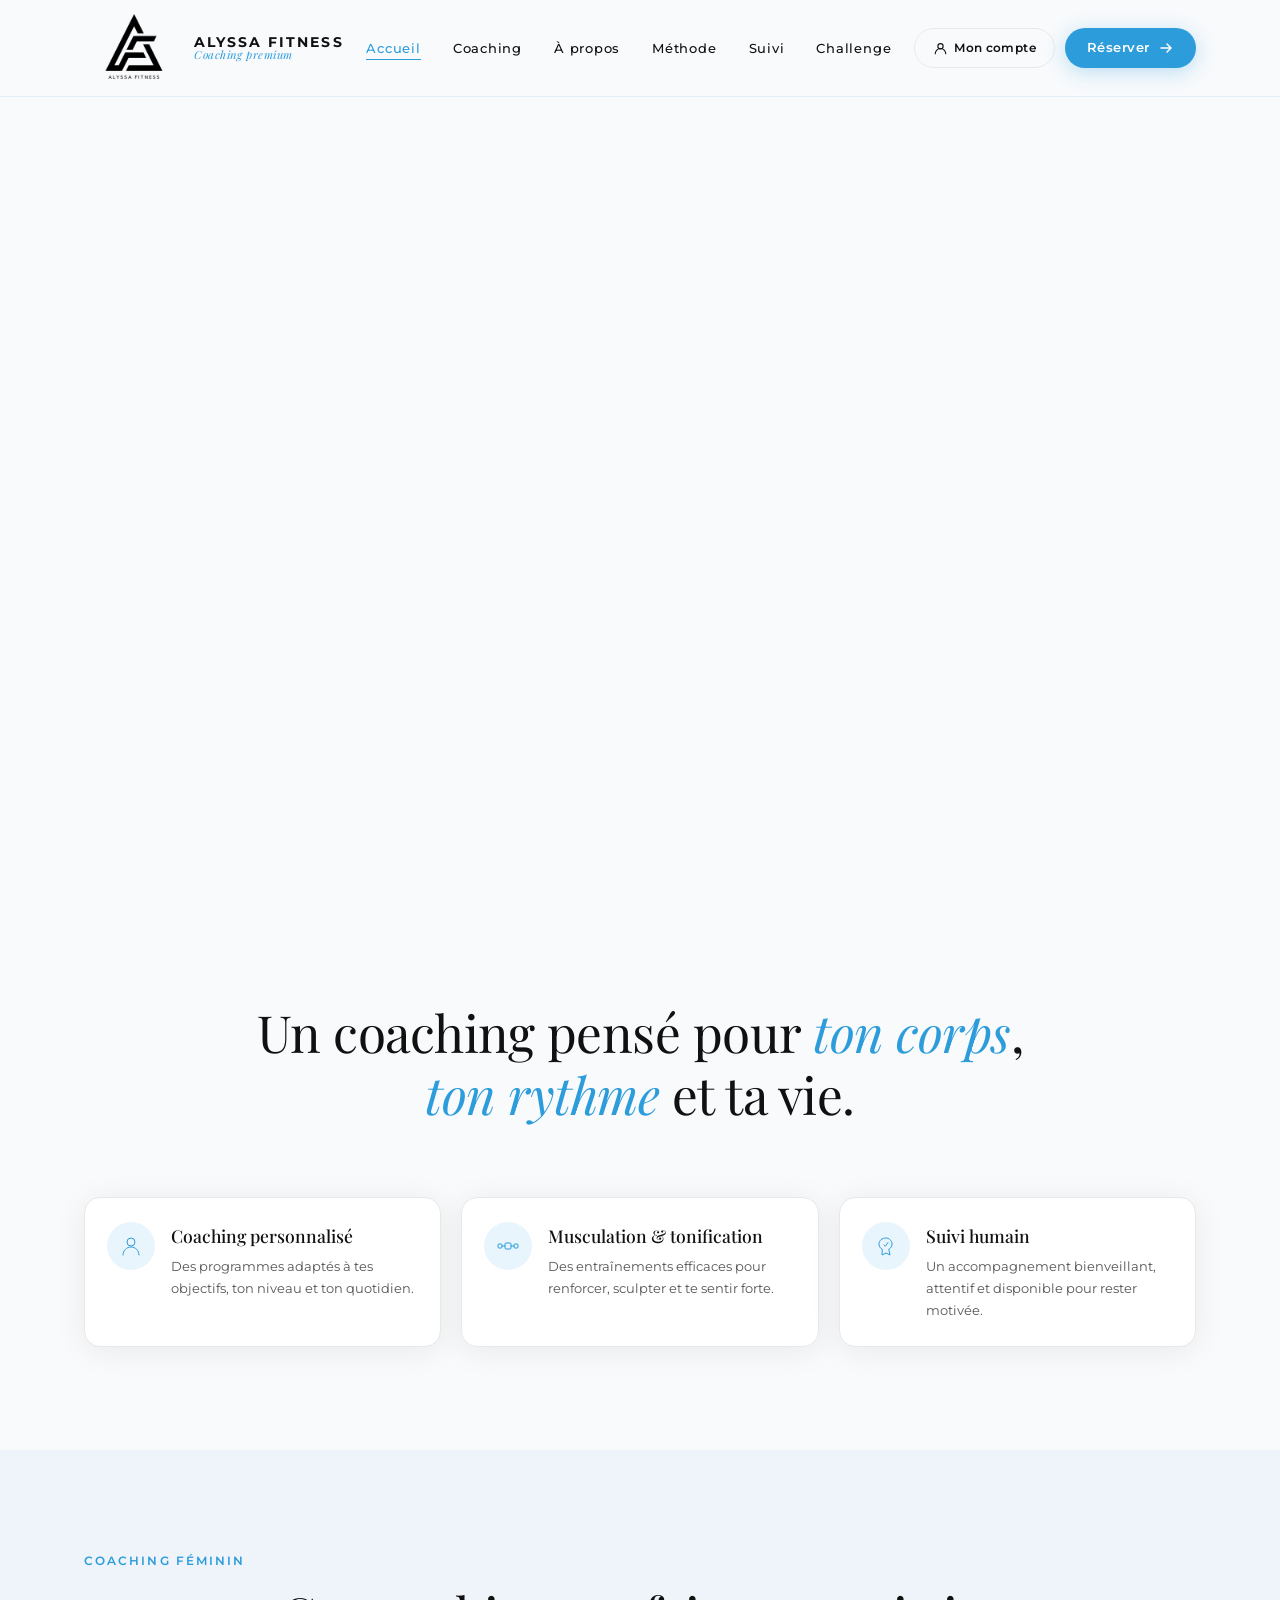
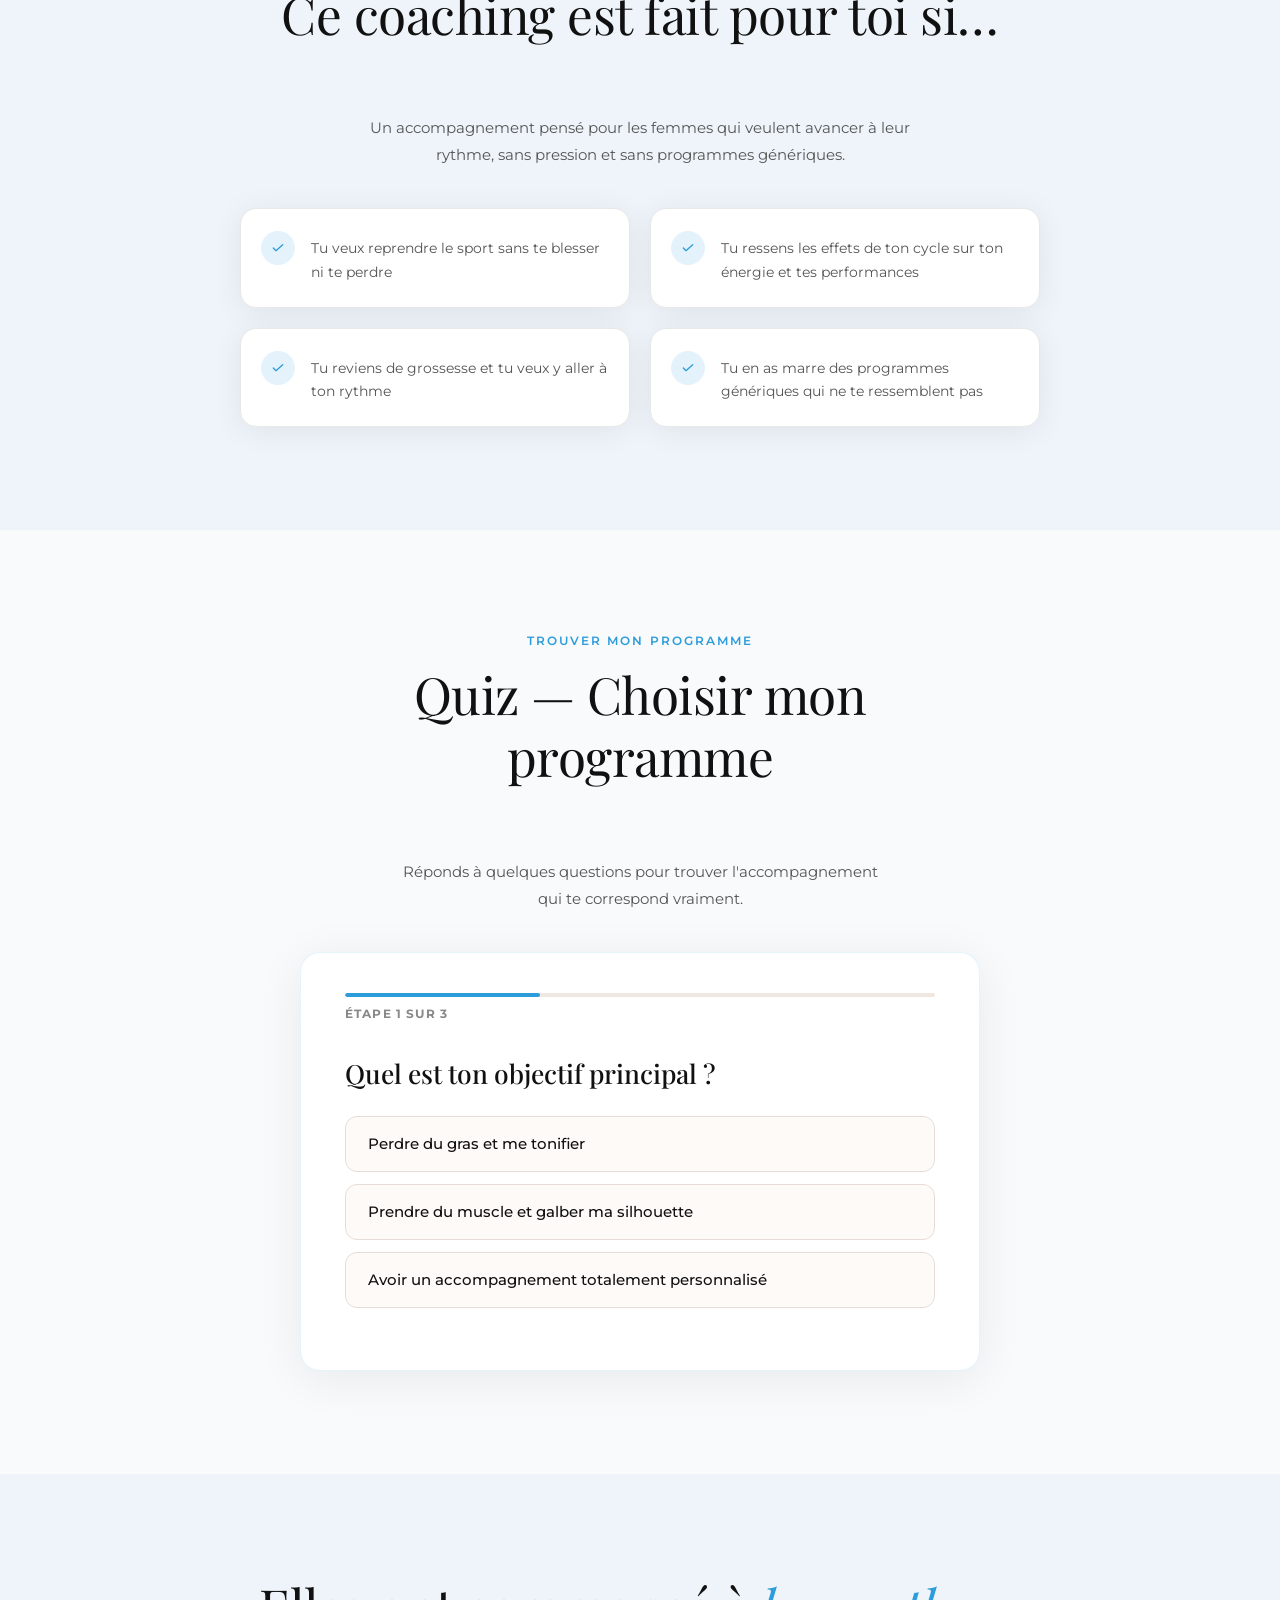
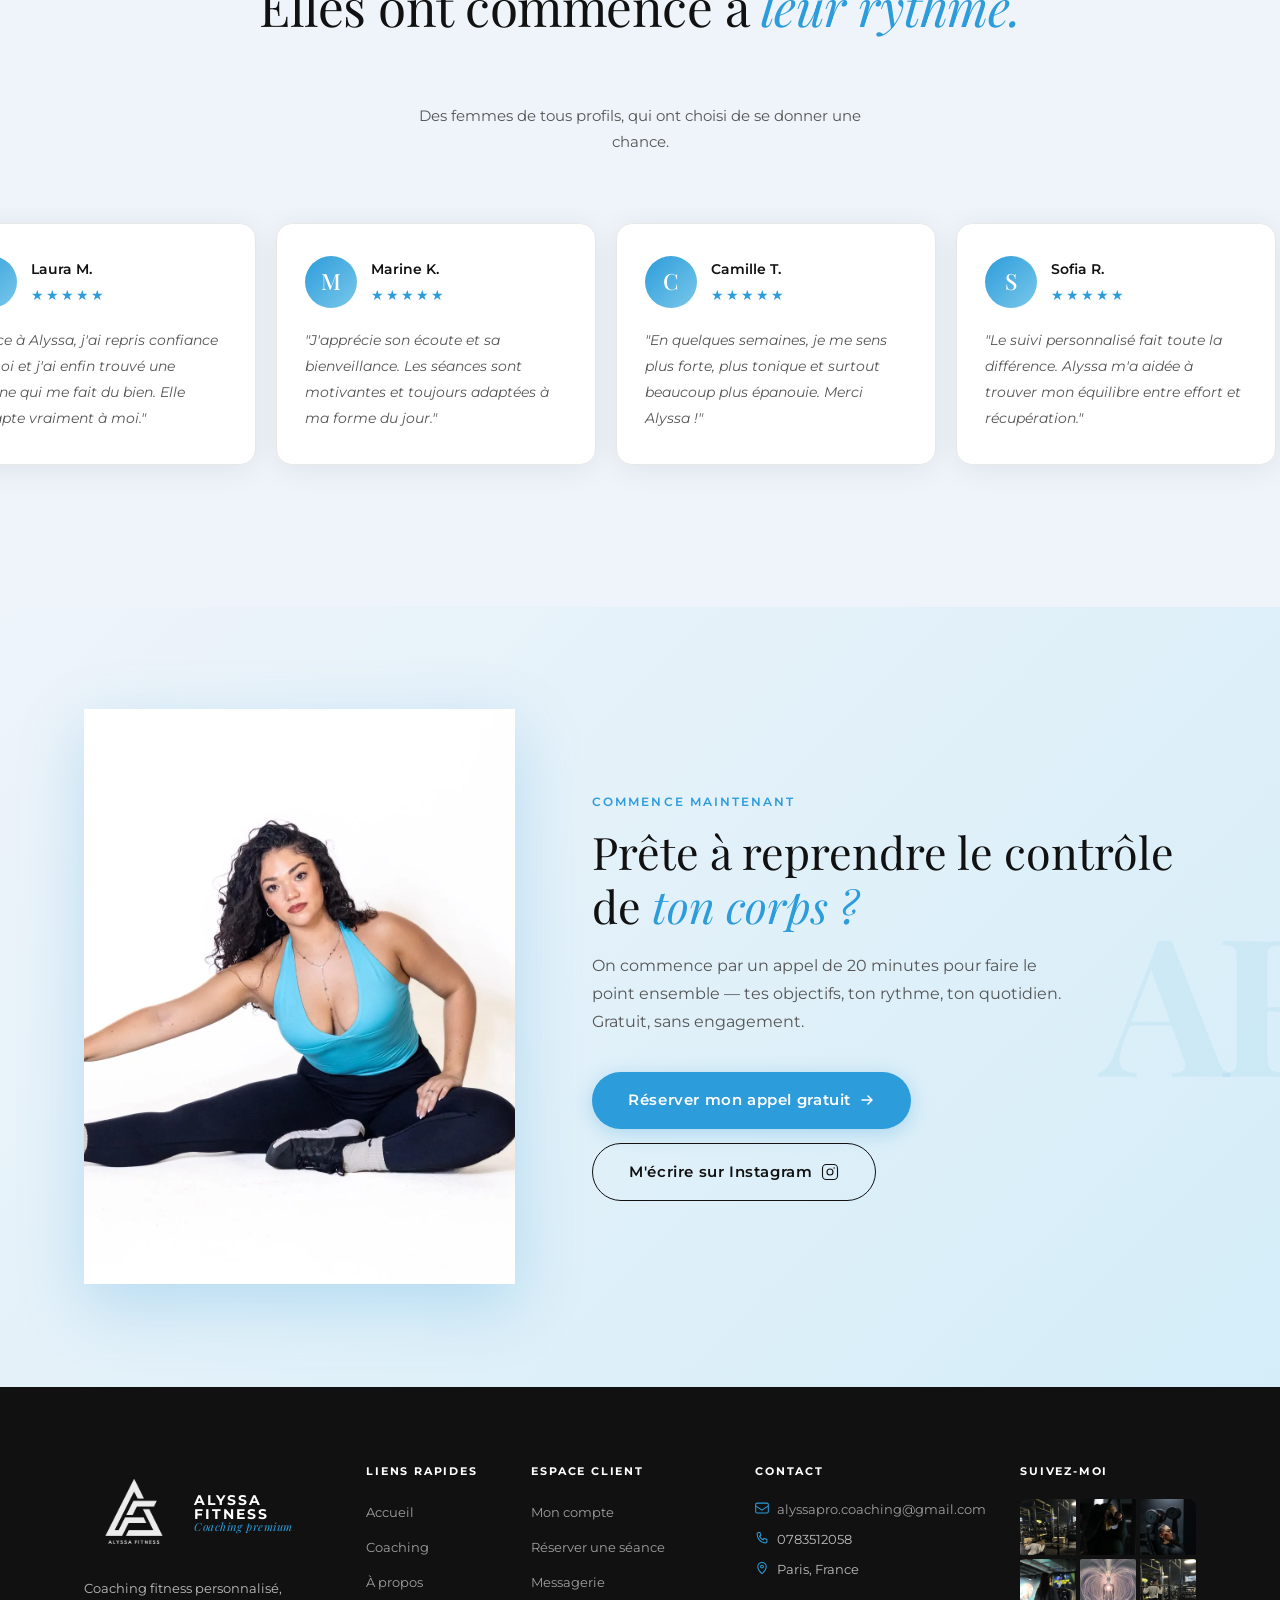
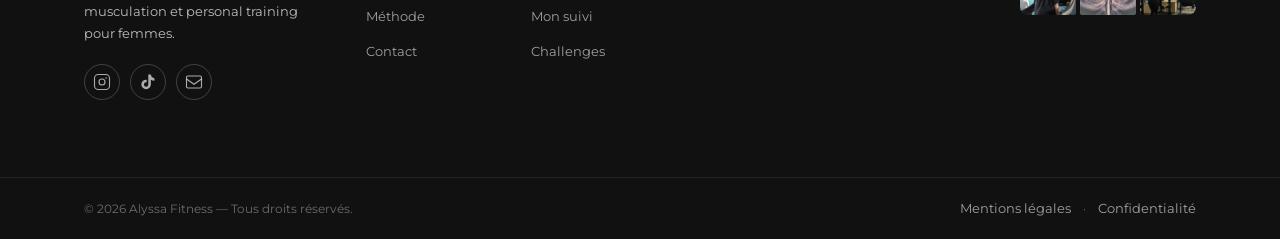
==== commit 2a99a9ac: "feat: remove hero CTA buttons" ====
--- a/index.html
+++ b/index.html
@@ -1100,14 +1100,6 @@
 
     <!-- Content -->
     <div class="hero__content container">
-      <div class="hero__actions reveal">
-        <a href="coaching.html" class="btn btn--primary btn--lg">
-          Commencer mon coaching
-          <svg class="btn-arrow" viewBox="0 0 16 16" fill="none"><path d="M3 8h10M9 4l4 4-4 4" stroke="currentColor" stroke-width="1.5" stroke-linecap="round" stroke-linejoin="round"/></svg>
-        </a>
-        <a href="methode.html" class="btn btn--lg" style="background:#fff; color:var(--rose-saumon); border:1.5px solid #fff;">Découvrir la méthode</a>
-      </div>
-
     </div>
   </section>
 
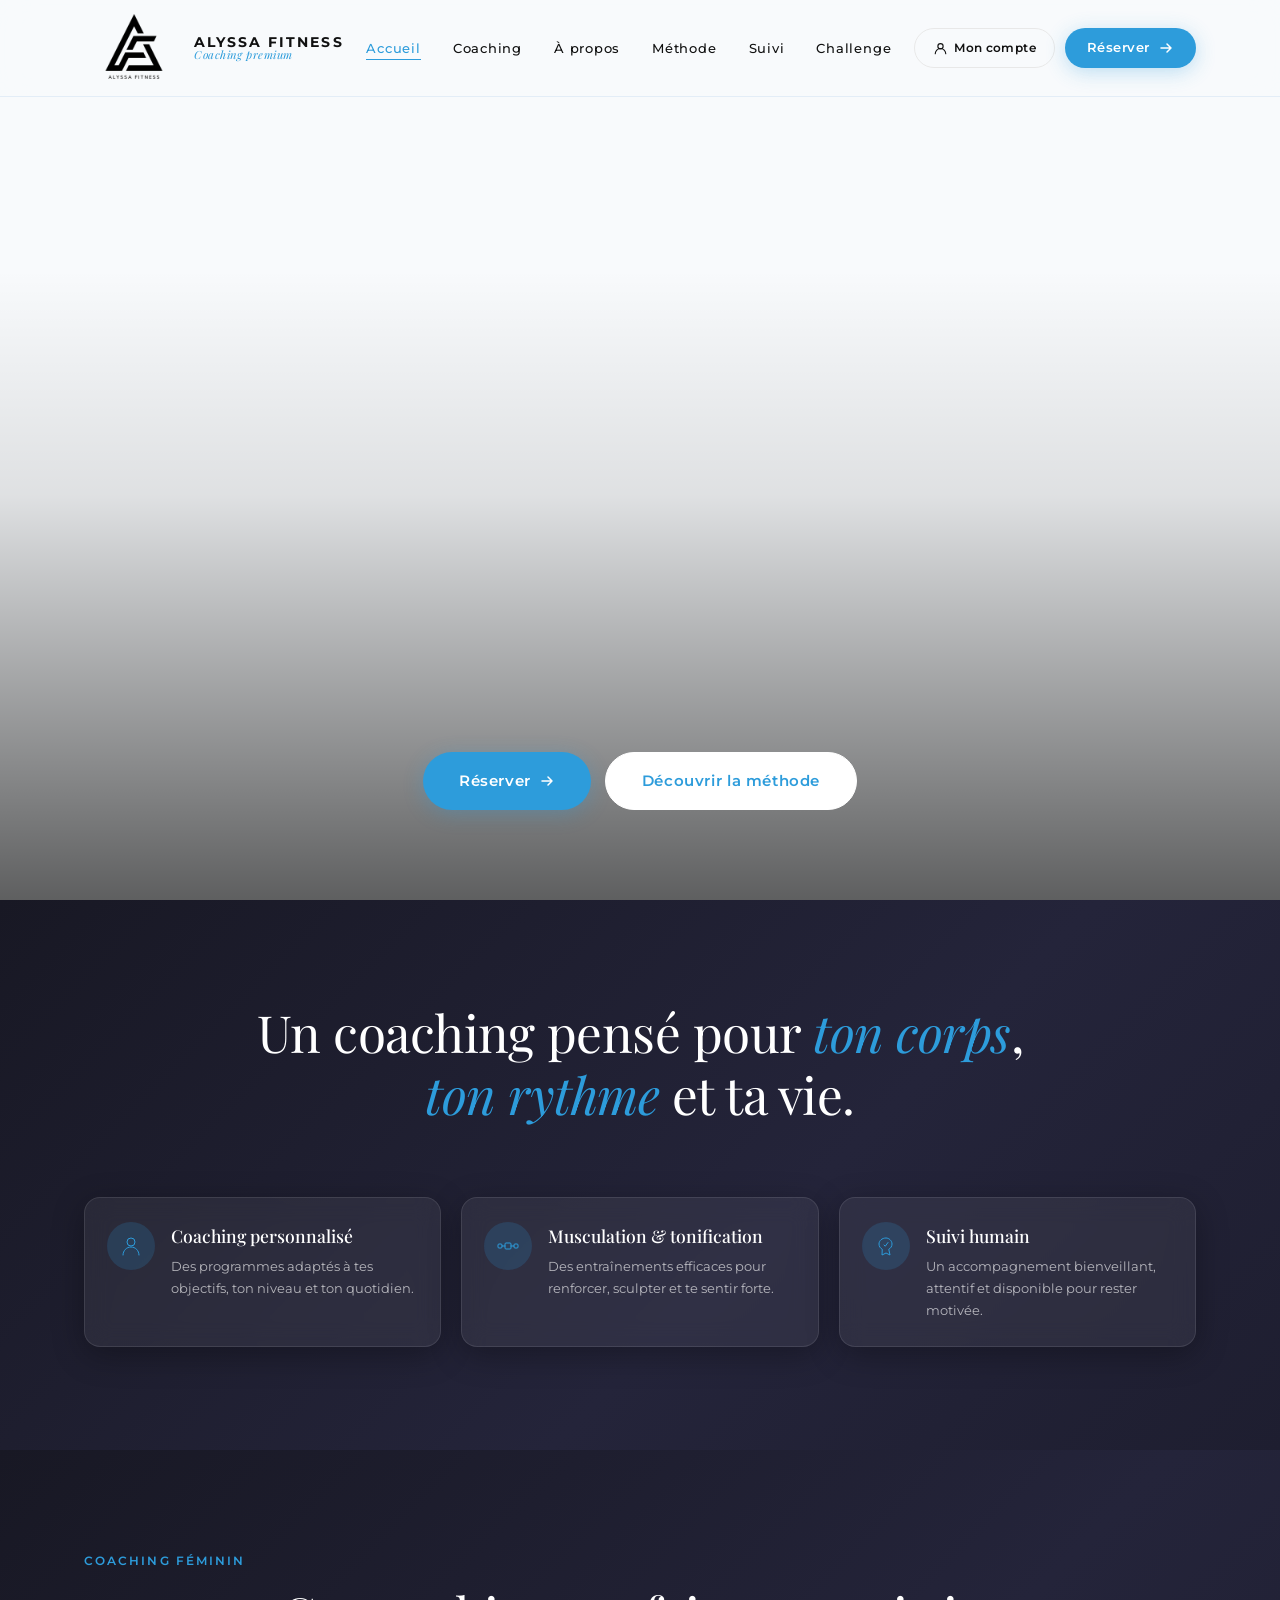
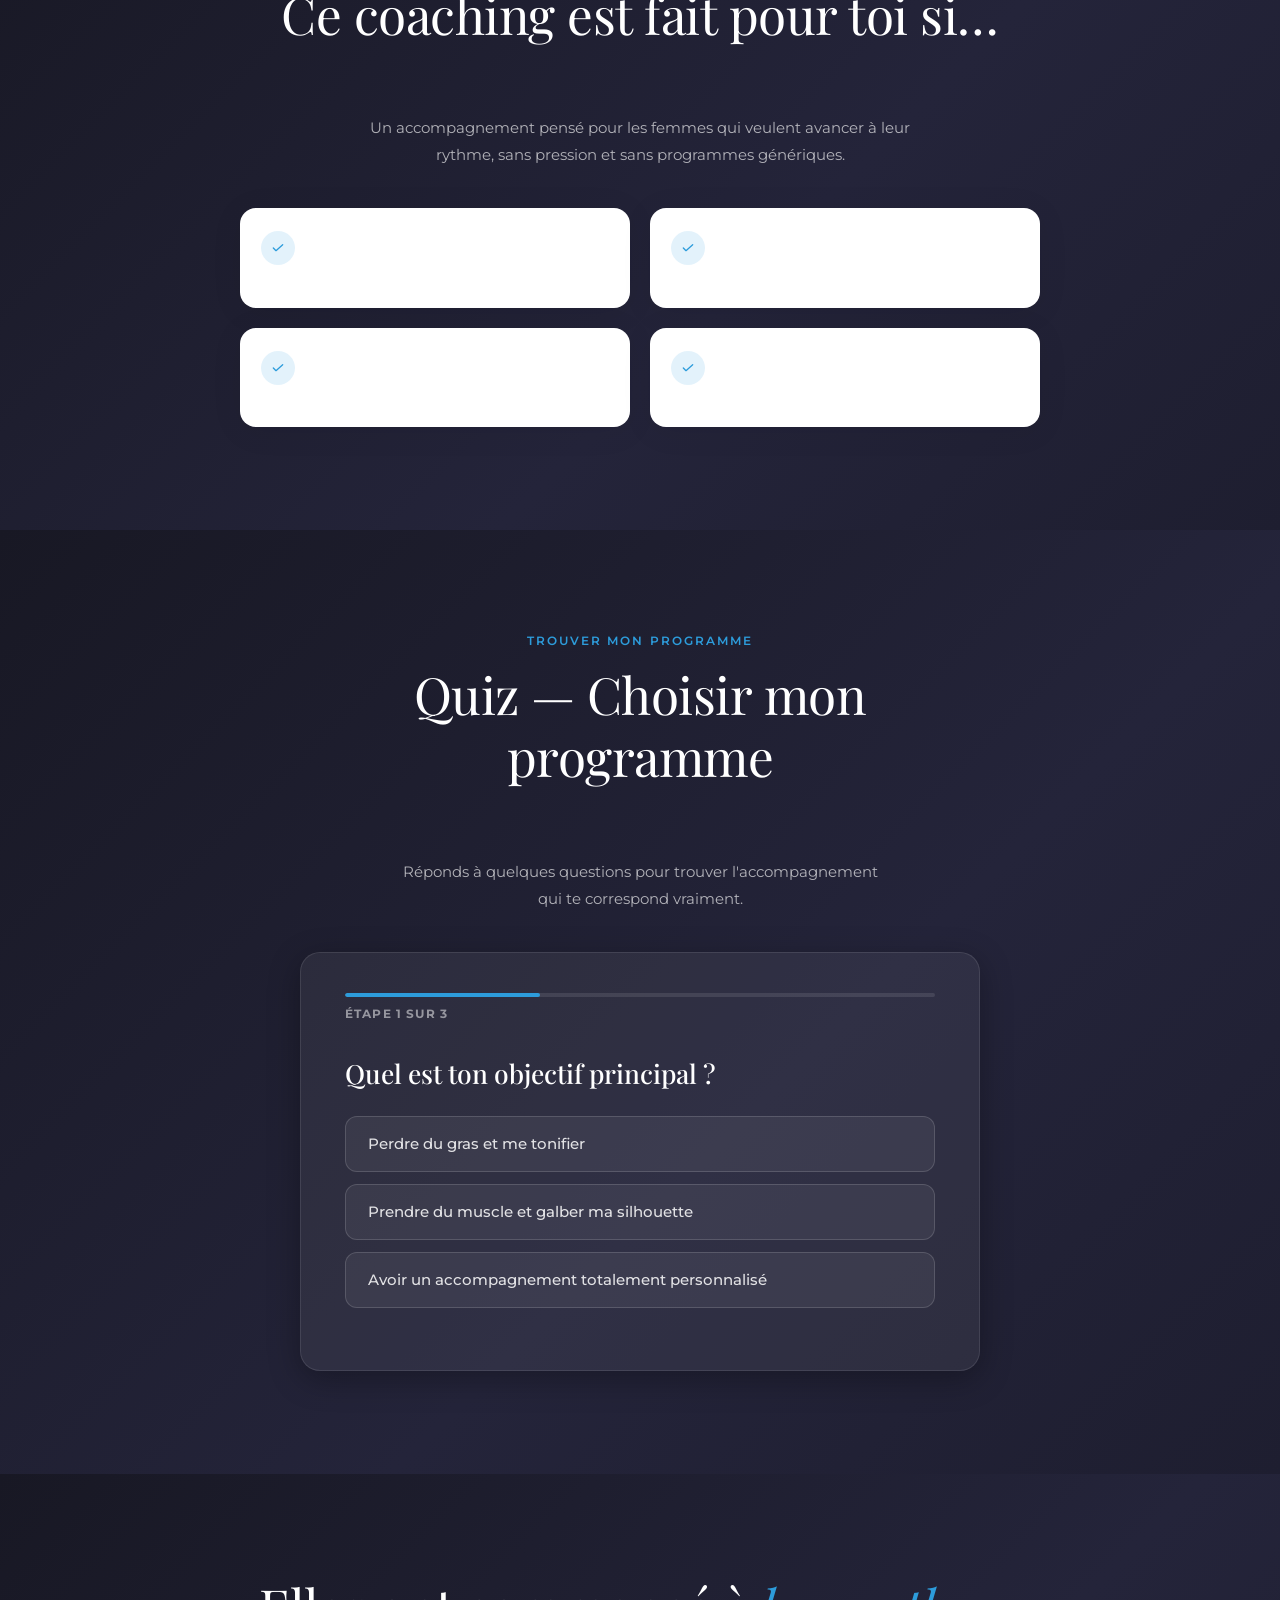
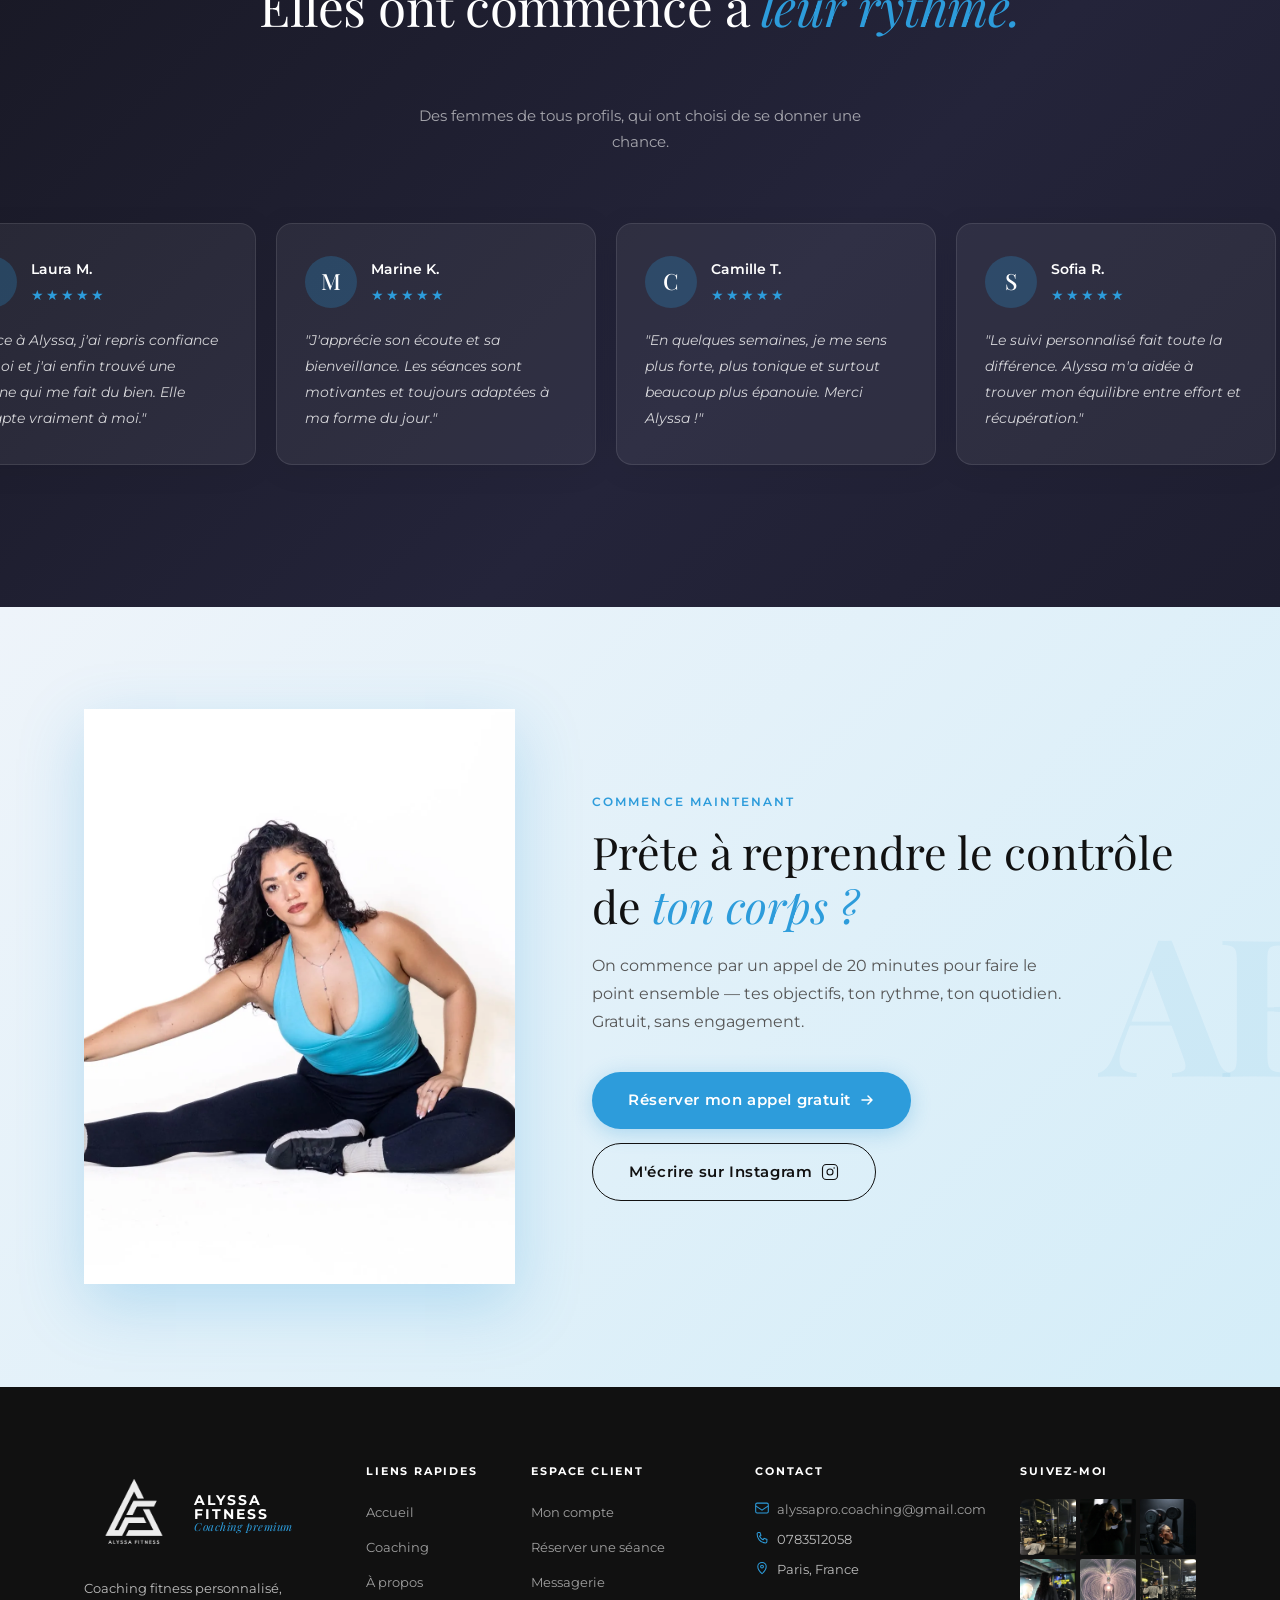
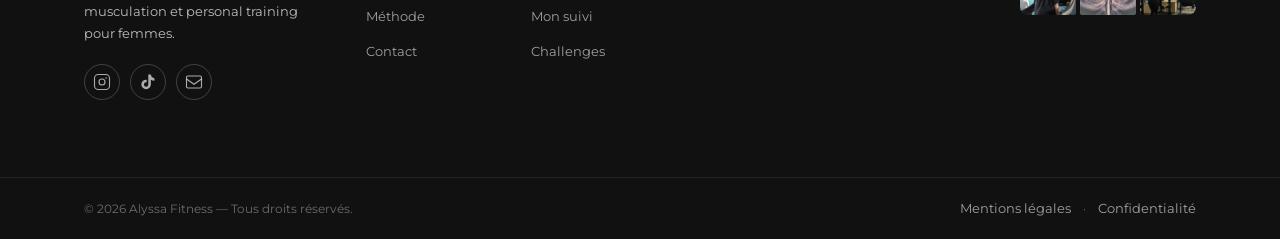
==== commit c9553f4b: "feat: dark premium DA, hero CTA restored at bottom center" ====
--- a/index.html
+++ b/index.html
@@ -66,7 +66,7 @@
     .hero__overlay {
       position: absolute;
       inset: 0;
-      background: transparent;
+      background: linear-gradient(to top, rgba(0,0,0,0.62) 0%, rgba(0,0,0,0.1) 45%, transparent 70%);
     }
 
     /* Coach photo en centre-droite */
@@ -206,14 +206,24 @@
       margin-top: 6px;
     }
 
-    /* Left content */
+    /* Left content — centré en bas */
     .hero__content {
       position: relative;
       z-index: 5;
-      padding: clamp(40px, 7vh, 80px) 0;
+      width: 100%;
+      min-height: calc(100svh - var(--header-h));
       display: flex;
       flex-direction: column;
-      align-items: flex-start;
+      align-items: center;
+      justify-content: flex-end;
+      padding-bottom: clamp(36px, 6vh, 64px);
+    }
+
+    .hero__actions {
+      display: flex;
+      flex-wrap: wrap;
+      gap: 14px;
+      justify-content: center;
     }
 
     .hero__tagline {
@@ -299,6 +309,139 @@
     .hero__video-btn:hover .play-circle {
       background: rgba(45,156,219,0.1);
       border-color: var(--rose-saumon);
+    }
+
+    /* ─── DA DARK SECTIONS (Elevate style) ─────────────────── */
+    .section--dark-premium {
+      background: linear-gradient(135deg, #181824 0%, #24243a 60%, #1e1e30 100%);
+      color: #fff;
+    }
+
+    .section--dark-premium .section-title {
+      color: #fff;
+    }
+
+    .section--dark-premium .section-title em {
+      color: var(--rose-saumon);
+    }
+
+    .section--dark-premium .section-eyebrow {
+      color: var(--rose-saumon);
+    }
+
+    /* Promesse cards → glassmorphism dark */
+    .section--dark-premium .promesse-card {
+      background: rgba(255,255,255,0.06);
+      border: 1px solid rgba(255,255,255,0.1);
+      box-shadow: 0 8px 32px rgba(0,0,0,0.3);
+      backdrop-filter: blur(12px);
+    }
+
+    .section--dark-premium .promesse-card:hover {
+      background: rgba(255,255,255,0.1);
+      border-color: rgba(45,156,219,0.4);
+      box-shadow: 0 12px 40px rgba(0,0,0,0.4);
+    }
+
+    .section--dark-premium .promesse-card__icon {
+      background: rgba(45,156,219,0.18);
+    }
+
+    .section--dark-premium .promesse-card__title {
+      color: #fff;
+    }
+
+    .section--dark-premium .promesse-card__text {
+      color: rgba(255,255,255,0.65);
+    }
+
+    /* Pour qui cards → dark */
+    .section--dark-premium .pourqui-card__text {
+      color: rgba(255,255,255,0.85);
+    }
+
+    .section--dark-premium .pourqui-intro {
+      color: rgba(255,255,255,0.65);
+    }
+
+    .section--dark-premium .pourqui-card {
+      border-color: rgba(255,255,255,0.1);
+    }
+
+    /* Témoignages → dark cards */
+    .section--dark-premium .testimonial-card {
+      background: rgba(255,255,255,0.06);
+      border: 1px solid rgba(255,255,255,0.1);
+    }
+
+    .section--dark-premium .testimonial-card__text {
+      color: rgba(255,255,255,0.8);
+    }
+
+    .section--dark-premium .testimonial-card__name {
+      color: #fff;
+    }
+
+    .section--dark-premium .temo-subtitle {
+      color: rgba(255,255,255,0.6);
+    }
+
+    .section--dark-premium .avatar {
+      background: rgba(45,156,219,0.25);
+      color: #fff;
+    }
+
+    /* Quiz → dark */
+    .section--dark-premium .quiz-card {
+      background: rgba(255,255,255,0.06);
+      border: 1px solid rgba(255,255,255,0.1);
+      box-shadow: 0 8px 32px rgba(0,0,0,0.3);
+    }
+
+    .section--dark-premium .quiz-subtitle {
+      color: rgba(255,255,255,0.65);
+    }
+
+    .section--dark-premium .quiz-question {
+      color: #fff;
+    }
+
+    .section--dark-premium .quiz-choice {
+      background: rgba(255,255,255,0.06);
+      border: 1px solid rgba(255,255,255,0.15);
+      color: rgba(255,255,255,0.85);
+    }
+
+    .section--dark-premium .quiz-choice:hover,
+    .section--dark-premium .quiz-choice.selected {
+      background: rgba(45,156,219,0.2);
+      border-color: var(--rose-saumon);
+      color: #fff;
+    }
+
+    .section--dark-premium .quiz-progress {
+      background: rgba(255,255,255,0.1);
+    }
+
+    .section--dark-premium .quiz-progress__label {
+      color: rgba(255,255,255,0.5);
+    }
+
+    .section--dark-premium .quiz-back,
+    .section--dark-premium .quiz-restart {
+      color: rgba(255,255,255,0.5);
+    }
+
+    .section--dark-premium .quiz-result__label {
+      color: rgba(255,255,255,0.6);
+    }
+
+    .section--dark-premium .quiz-result__title {
+      color: #fff;
+    }
+
+    .section--dark-premium .quiz-result__text {
+      color: rgba(255,255,255,0.7);
     }
 
     /* ─── PROMESSE — horizontal cards ───────────────────────── */
@@ -1100,6 +1243,13 @@
 
     <!-- Content -->
     <div class="hero__content container">
+      <div class="hero__actions reveal">
+        <a href="reservation.html" class="btn btn--primary btn--lg">
+          Réserver
+          <svg class="btn-arrow" viewBox="0 0 16 16" fill="none"><path d="M3 8h10M9 4l4 4-4 4" stroke="currentColor" stroke-width="1.5" stroke-linecap="round" stroke-linejoin="round"/></svg>
+        </a>
+        <a href="methode.html" class="btn btn--lg" style="background:#fff; color:var(--rose-saumon); border:1.5px solid #fff;">Découvrir la méthode</a>
+      </div>
     </div>
   </section>
 
@@ -1107,7 +1257,7 @@
   <!-- ═══════════════════════════════════════════
        PROMESSE
   ═══════════════════════════════════════════ -->
-  <section class="section section--white" id="promesse" aria-label="Notre promesse">
+  <section class="section section--dark-premium" id="promesse" aria-label="Notre promesse">
     <div class="container">
       <h2 class="section-title reveal">
         Un coaching pensé pour <em>ton corps</em>,<br/>
@@ -1154,7 +1304,7 @@
   <!-- ═══════════════════════════════════════════
        POUR QUI ?
   ═══════════════════════════════════════════ -->
-  <section class="section section--beige" id="pour-qui" aria-label="Pour qui est ce coaching">
+  <section class="section section--dark-premium" id="pour-qui" aria-label="Pour qui est ce coaching">
     <div class="container">
       <p class="section-eyebrow reveal">Coaching féminin</p>
       <h2 class="section-title reveal">Ce coaching est fait pour toi si…</h2>
@@ -1200,7 +1350,7 @@
   <!-- ═══════════════════════════════════════════
        QUIZ — CHOISIR MON PROGRAMME
   ═══════════════════════════════════════════ -->
-  <section class="section section--white" id="quiz-programme" aria-label="Quiz d'orientation programme">
+  <section class="section section--dark-premium" id="quiz-programme" aria-label="Quiz d'orientation programme">
     <div class="container">
       <div class="quiz-wrapper">
 
@@ -1279,7 +1429,7 @@
   <!-- ═══════════════════════════════════════════
        TÉMOIGNAGES
   ═══════════════════════════════════════════ -->
-  <section class="section section--beige" id="temoignages" aria-label="Témoignages clientes">
+  <section class="section section--dark-premium" id="temoignages" aria-label="Témoignages clientes">
     <div class="container temo-header">
       <h2 class="section-title">
         Elles ont commencé à <em>leur rythme.</em>
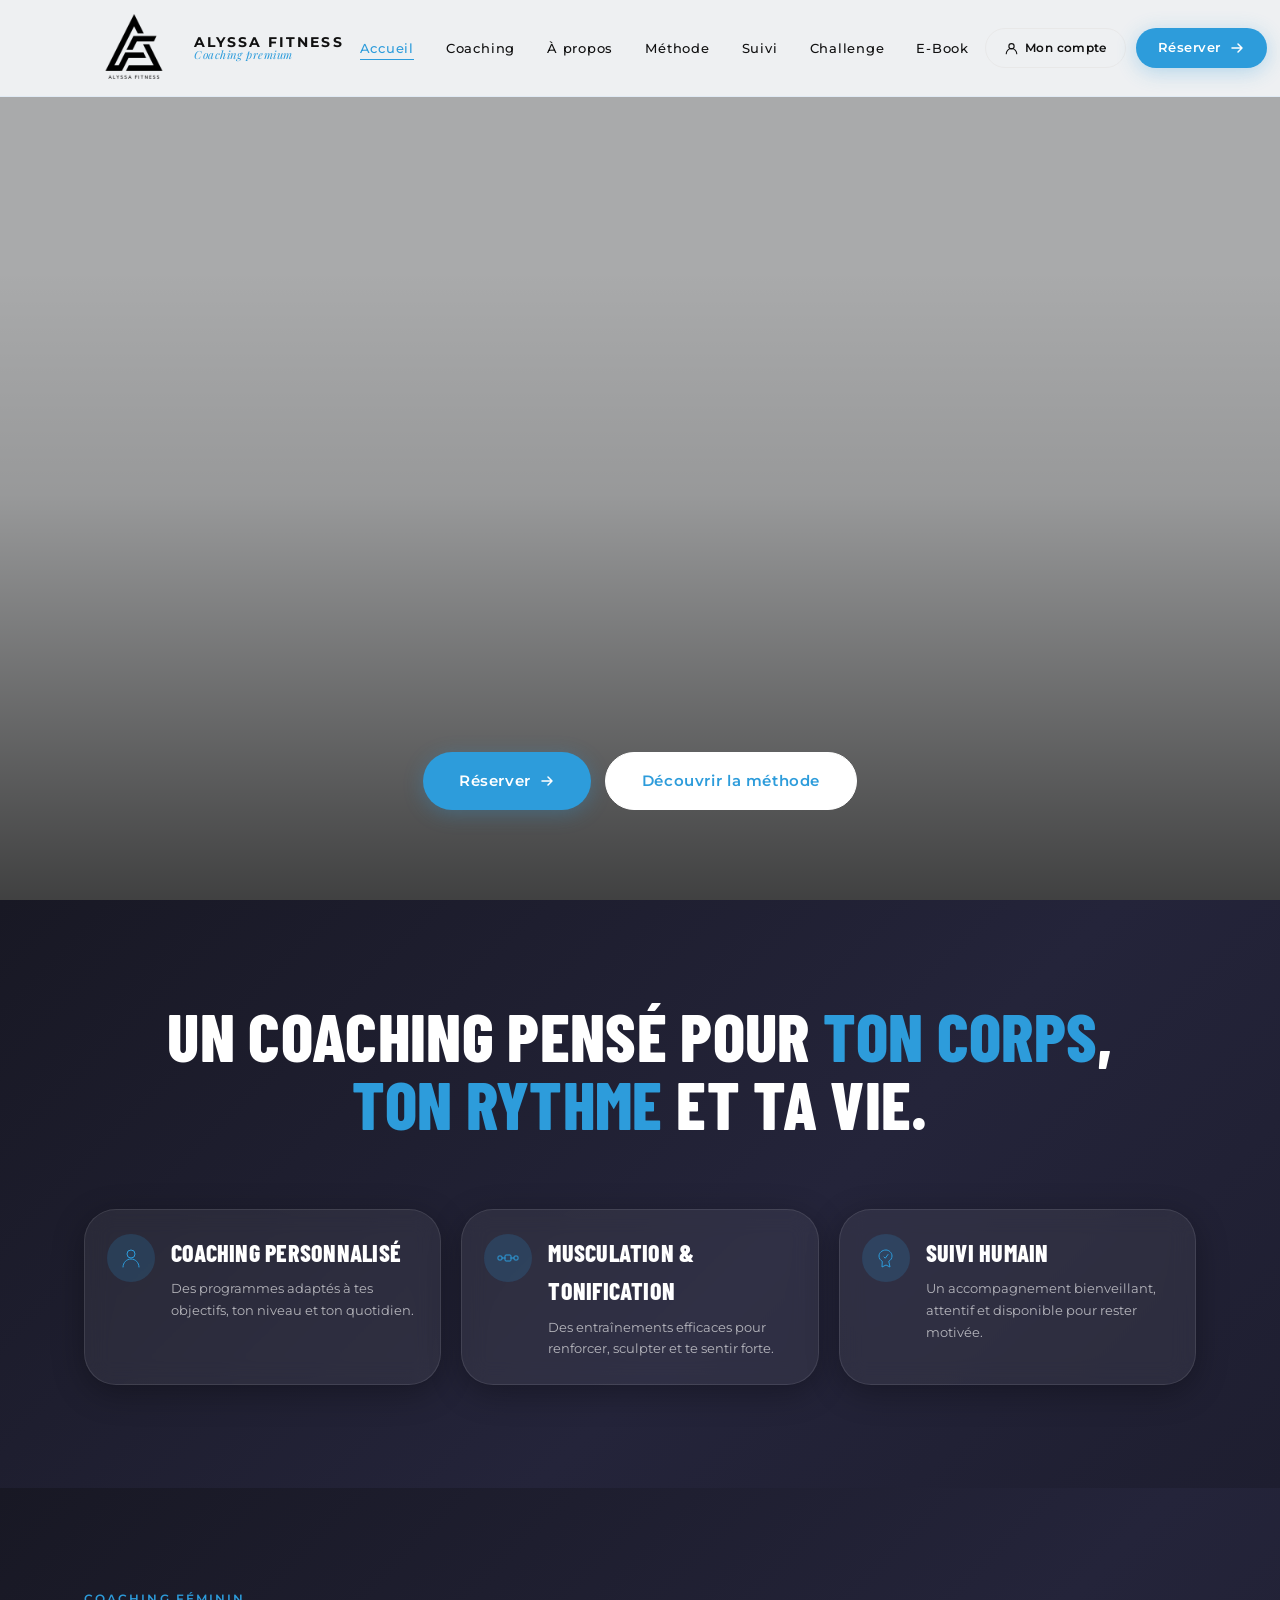
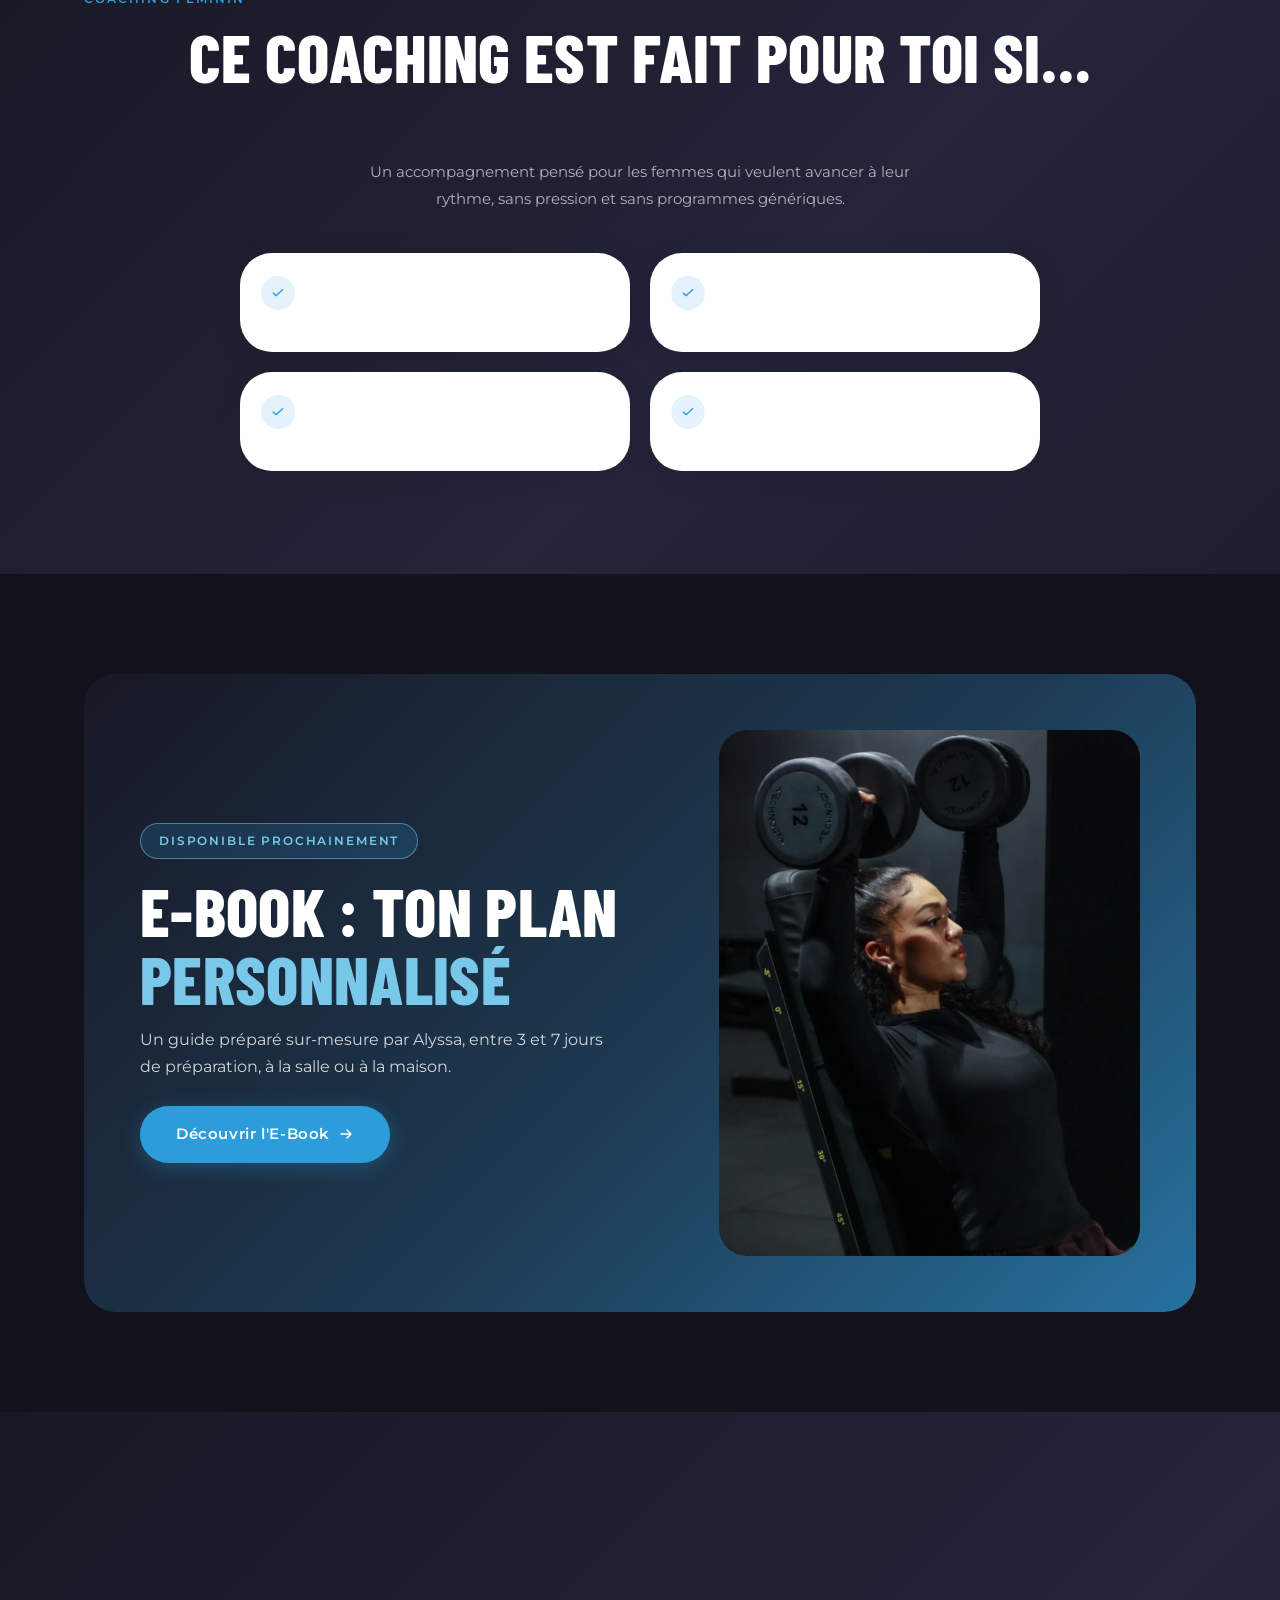
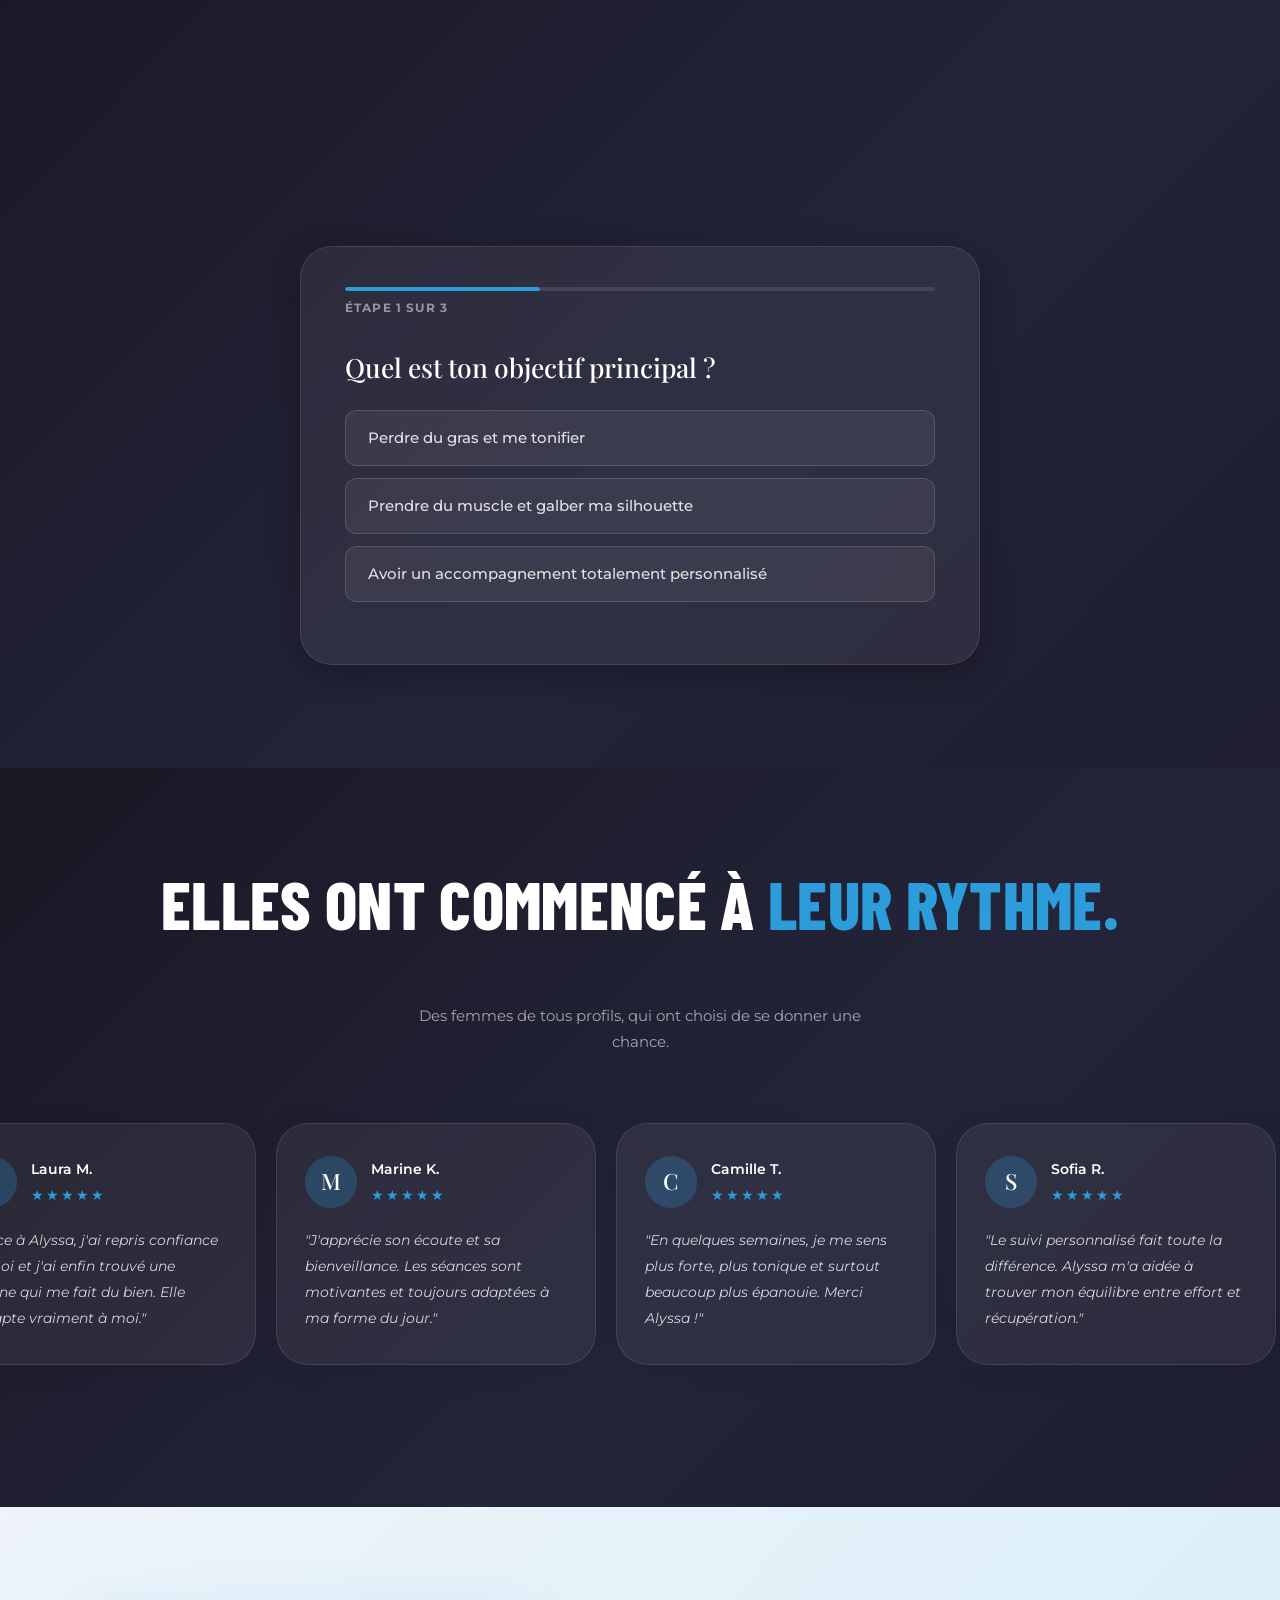
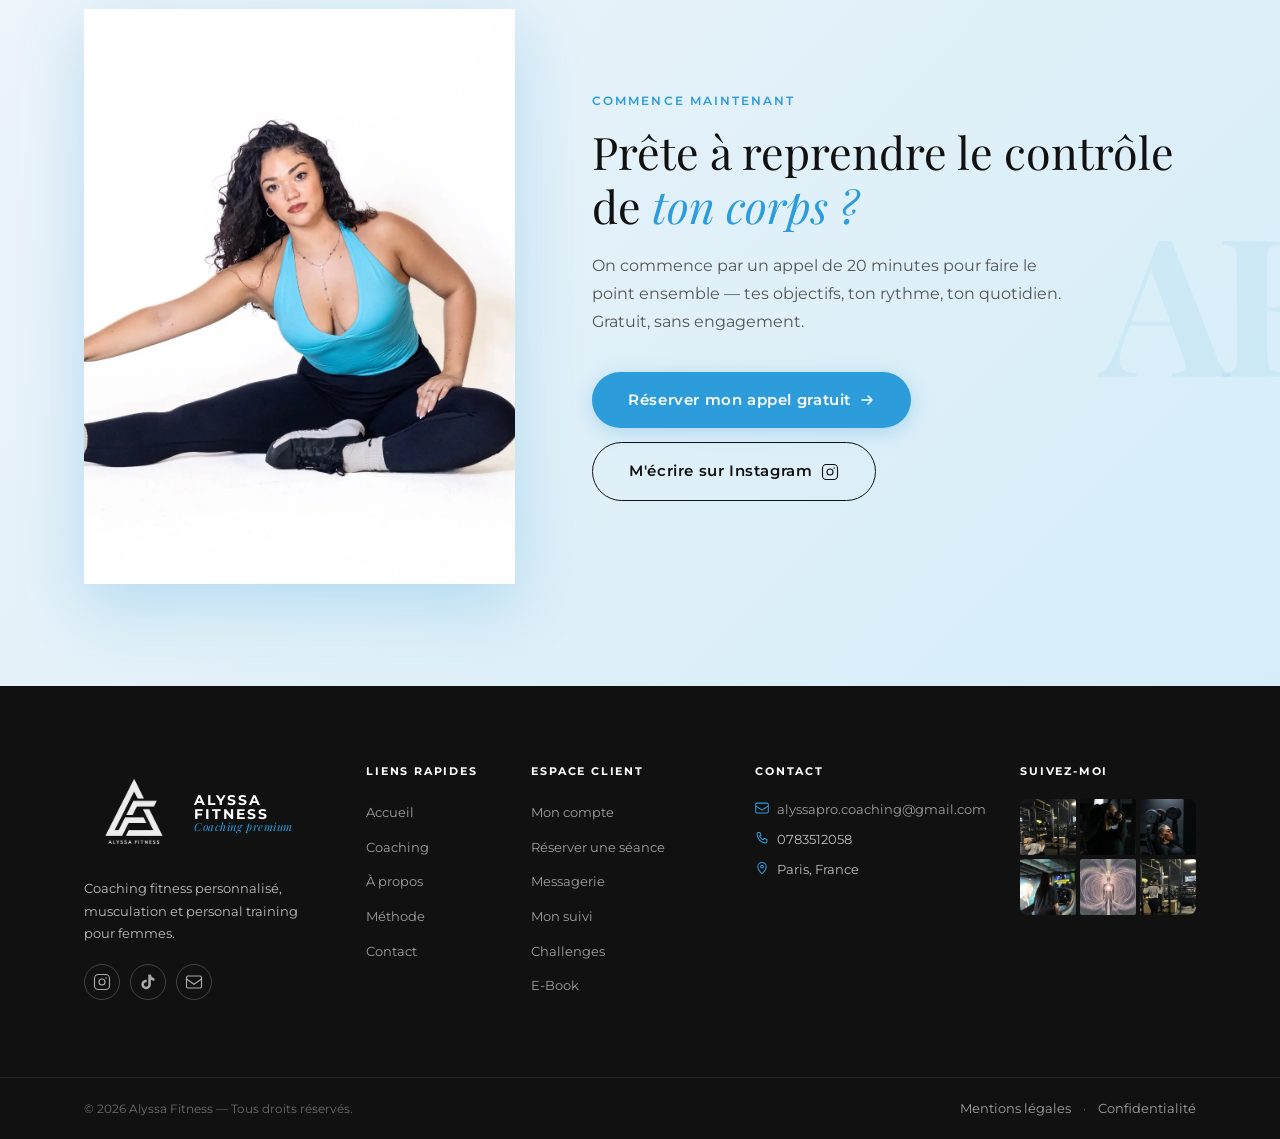
==== commit 5282b77f: "feat: page E-Book (bientôt dispo), DA Elevate, voile sombre hero Co-Authored-By: Claude Sonnet 5.5 <" ====
--- a/index.html
+++ b/index.html
@@ -21,7 +21,7 @@
 
   <link rel="preconnect" href="https://fonts.googleapis.com" />
   <link rel="preconnect" href="https://fonts.gstatic.com" crossorigin />
-  <link href="https://fonts.googleapis.com/css2?family=Playfair+Display:ital,wght@0,400;0,500;0,600;0,700;1,400;1,500&family=Montserrat:wght@300;400;500;600;700&display=swap" rel="stylesheet" />
+  <link href="https://fonts.googleapis.com/css2?family=Barlow+Condensed:wght@700;800&family=Playfair+Display:ital,wght@0,400;0,500;0,600;0,700;1,400;1,500&family=Montserrat:wght@300;400;500;600;700&display=swap" rel="stylesheet" />
 
   <link rel="stylesheet" href="global.css" />
 
@@ -66,7 +66,7 @@
     .hero__overlay {
       position: absolute;
       inset: 0;
-      background: linear-gradient(to top, rgba(0,0,0,0.62) 0%, rgba(0,0,0,0.1) 45%, transparent 70%);
+      background: linear-gradient(to top, rgba(0,0,0,0.62) 0%, rgba(0,0,0,0.1) 45%, transparent 70%), rgba(0,0,0,0.32);
     }
 
     /* Coach photo en centre-droite */
@@ -443,6 +443,42 @@
     .section--dark-premium .quiz-result__text {
       color: rgba(255,255,255,0.7);
     }
+
+
+    /* ─── DA ELEVATE — accueil ─────────────────────────────── */
+    .section--dark-premium .section-title,
+    .ebteaser__title {
+      font-family: var(--font-elv);
+      font-weight: 800;
+      text-transform: uppercase;
+      line-height: 1;
+      letter-spacing: 0.005em;
+      font-size: clamp(2.4rem, 6vw, 4.2rem);
+    }
+    .section--dark-premium .section-title em,
+    .ebteaser__title em { font-style: normal; }
+    .section--dark-premium .promesse-card,
+    .section--dark-premium .pourqui-card,
+    .section--dark-premium .quiz-card,
+    .section--dark-premium .testimonial-card {
+      border-radius: var(--elv-radius);
+    }
+    .section--dark-premium .promesse-card__title {
+      font-family: var(--font-elv);
+      font-weight: 800;
+      text-transform: uppercase;
+      font-size: 1.5rem;
+      letter-spacing: 0.01em;
+    }
+
+    .ebteaser { background:#12121c; padding: clamp(56px,8vw,100px) 0; }
+    .ebteaser__card { display:grid; grid-template-columns: 1.1fr .9fr; gap: clamp(24px,5vw,64px); align-items:center; padding: clamp(28px,5vw,56px); }
+    .ebteaser__title { margin: 18px 0 14px; color:#fff; }
+    .ebteaser__title em { color: var(--rose-clair); }
+    .ebteaser__text { color: rgba(255,255,255,.8); line-height:1.7; max-width:480px; margin-bottom:26px; }
+    .ebteaser__photo { border-radius: 28px; overflow:hidden; aspect-ratio: 4/5; }
+    .ebteaser__photo img { width:100%; height:100%; object-fit:cover; display:block; }
+    @media (max-width: 768px) { .ebteaser__card { grid-template-columns:1fr; } .ebteaser__photo { aspect-ratio: 4/3; order:-1; } }
 
     /* ─── PROMESSE — horizontal cards ───────────────────────── */
     .promesse-cards {
@@ -1193,7 +1229,7 @@
           <li><a href="a-propos.html" class="nav-link">À propos</a></li>
           <li><a href="methode.html" class="nav-link">Méthode</a></li>
           <li><a href="suivi.html" class="nav-link">Suivi</a></li>
-          <li><a href="challenge.html" class="nav-link">Challenge</a></li>
+          <li><a href="challenge.html" class="nav-link">Challenge</a></li><li><a href="ebook.html" class="nav-link">E-Book</a></li>
         </ul>
       </nav>
 
@@ -1220,7 +1256,7 @@
         <li><a href="a-propos.html" class="mobile-nav-link">À propos</a></li>
         <li><a href="methode.html" class="mobile-nav-link">Méthode</a></li>
         <li><a href="suivi.html" class="mobile-nav-link">Suivi</a></li>
-        <li><a href="challenge.html" class="mobile-nav-link">Challenge</a></li>
+        <li><a href="challenge.html" class="mobile-nav-link">Challenge</a></li><li><a href="ebook.html" class="mobile-nav-link">E-Book</a></li>
       </ul>
       <div class="mobile-menu__ctas">
         <a href="compte.html" class="btn btn--ghost mobile-cta">Mon compte</a>
@@ -1345,6 +1381,26 @@
   </section>
 
 
+
+
+  <!-- ═══════════════════════════════════════════
+       E-BOOK — TEASER
+  ═══════════════════════════════════════════ -->
+  <section class="ebteaser" id="ebook" aria-label="E-Book à venir">
+    <div class="container">
+      <div class="elv-card ebteaser__card reveal">
+        <div>
+          <span class="elv-badge">Disponible prochainement</span>
+          <h2 class="ebteaser__title">E-Book : ton plan <em>personnalisé</em></h2>
+          <p class="ebteaser__text">Un guide préparé sur-mesure par Alyssa, entre 3 et 7 jours de préparation, à la salle ou à la maison.</p>
+          <a href="ebook.html" class="btn btn--primary btn--lg">Découvrir l'E-Book
+            <svg class="btn-arrow" viewBox="0 0 16 16" fill="none"><path d="M3 8h10M9 4l4 4-4 4" stroke="currentColor" stroke-width="1.5" stroke-linecap="round" stroke-linejoin="round"/></svg>
+          </a>
+        </div>
+        <div class="ebteaser__photo"><img src="assets/images/alyssa/alyssa-dumbbell-press.webp" alt="Alyssa — E-Book" loading="lazy" /></div>
+      </div>
+    </div>
+  </section>
 
 
   <!-- ═══════════════════════════════════════════
@@ -1607,7 +1663,7 @@
           <li><a href="reservation.html" class="footer__link">Réserver une séance</a></li>
           <li><a href="messagerie.html" class="footer__link">Messagerie</a></li>
           <li><a href="suivi.html" class="footer__link">Mon suivi</a></li>
-          <li><a href="challenge.html" class="footer__link">Challenges</a></li>
+          <li><a href="challenge.html" class="footer__link">Challenges</a></li><li><a href="ebook.html" class="footer__link">E-Book</a></li>
         </ul>
       </nav>
 
--- a/global.css
+++ b/global.css
@@ -1643,3 +1643,87 @@
 .footer__social-link[aria-label="TikTok"]:hover {
   color: var(--rose-saumon);
 }
+
+/* ─── DA ELEVATE (titres condensés, cartes arrondies, dégradé sombre) ─── */
+:root {
+  --font-elv:        'Barlow Condensed', 'Oswald', Impact, sans-serif;
+  --elv-gradient:    linear-gradient(135deg, #181824 0%, #1d3a52 55%, #2D9CDB 135%);
+  --elv-radius:      32px;
+}
+
+.elv-title {
+  font-family: var(--font-elv);
+  font-weight: 800;
+  text-transform: uppercase;
+  letter-spacing: 0.005em;
+  line-height: 1;
+}
+
+.elv-kicker {
+  font-family: var(--font-corps);
+  font-weight: 400;
+  font-size: 1rem;
+  color: rgba(255,255,255,0.75);
+}
+
+.elv-card {
+  position: relative;
+  overflow: hidden;
+  border-radius: var(--elv-radius);
+  background: var(--elv-gradient);
+  color: #fff;
+}
+
+/* Carte photo : titre en bas à gauche, voile dégradé */
+.elv-photo-card {
+  position: relative;
+  overflow: hidden;
+  border-radius: 24px;
+  aspect-ratio: 3 / 4;
+  background: #181824;
+  display: block;
+  color: #fff;
+}
+.elv-photo-card img {
+  position: absolute; inset: 0;
+  width: 100%; height: 100%;
+  object-fit: cover;
+  transition: transform .5s ease;
+}
+.elv-photo-card::after {
+  content: '';
+  position: absolute; inset: 0;
+  background: linear-gradient(to top, rgba(0,0,0,0.7) 0%, rgba(0,0,0,0) 55%);
+}
+.elv-photo-card:hover img { transform: scale(1.04); }
+.elv-photo-card__label {
+  position: absolute; left: 20px; bottom: 18px; right: 20px;
+  z-index: 1;
+  font-family: var(--font-elv);
+  font-weight: 800;
+  font-size: clamp(1.4rem, 2.6vw, 1.9rem);
+  line-height: 1;
+  text-transform: uppercase;
+}
+.elv-photo-card__label small {
+  display: block;
+  margin-top: 6px;
+  font-family: var(--font-corps);
+  font-weight: 400;
+  font-size: 0.78rem;
+  text-transform: none;
+  opacity: .85;
+}
+
+.elv-badge {
+  display: inline-block;
+  padding: 8px 18px;
+  border-radius: 999px;
+  background: rgba(45,156,219,0.18);
+  border: 1px solid rgba(121,200,234,0.5);
+  color: var(--rose-clair);
+  font-size: 0.72rem;
+  font-weight: 600;
+  letter-spacing: 0.16em;
+  text-transform: uppercase;
+}
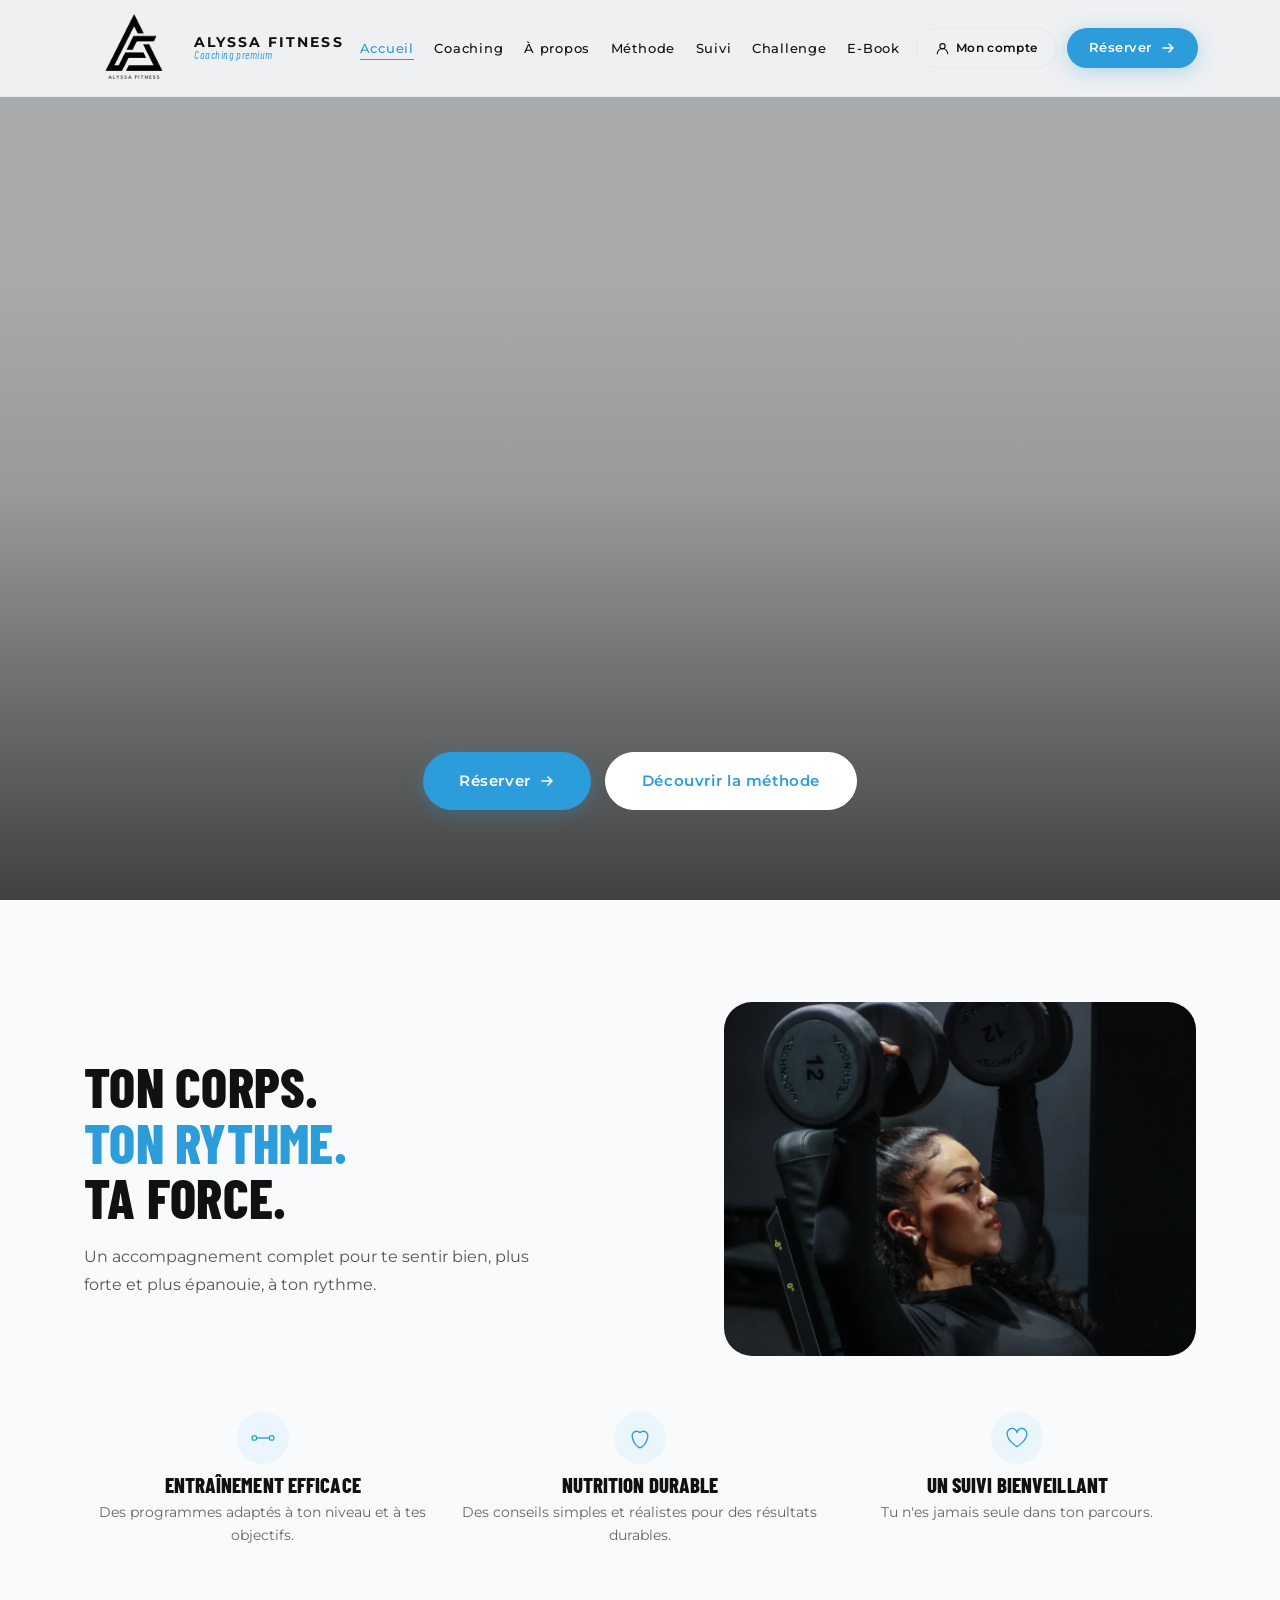
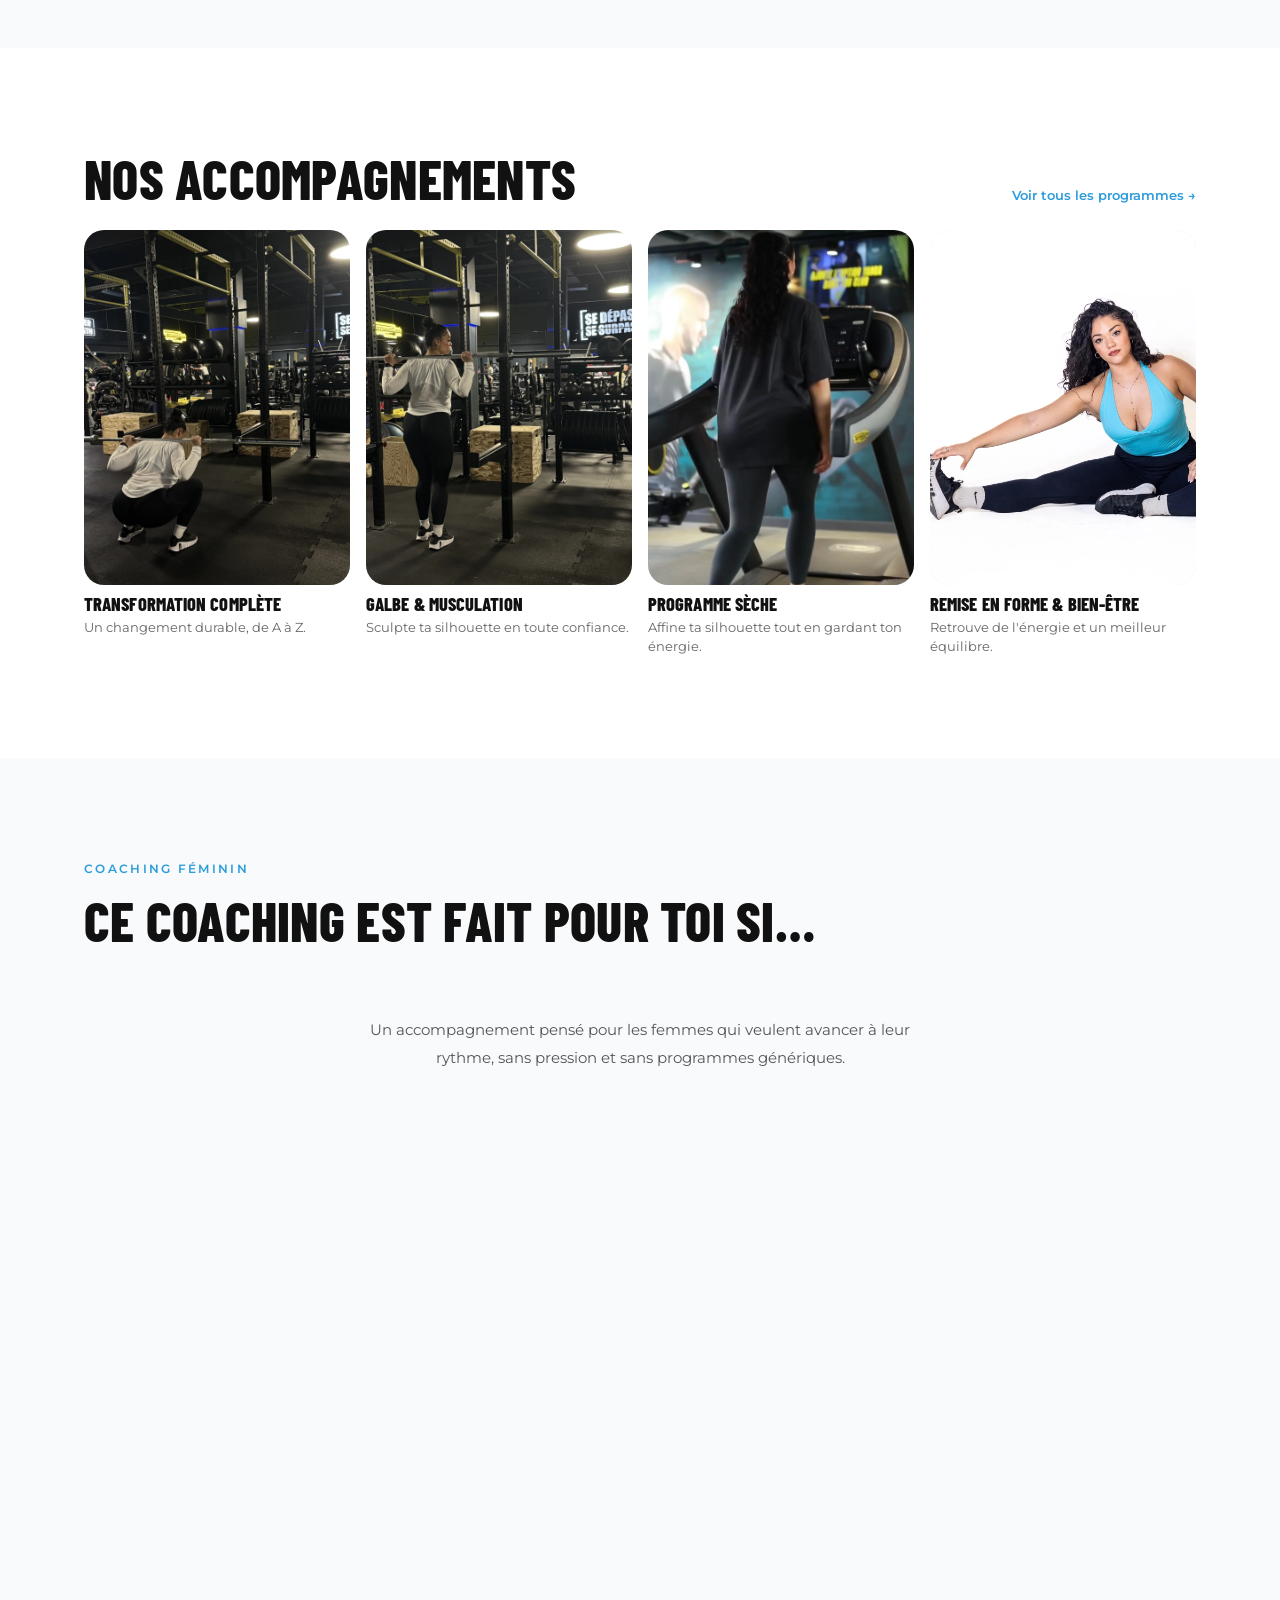
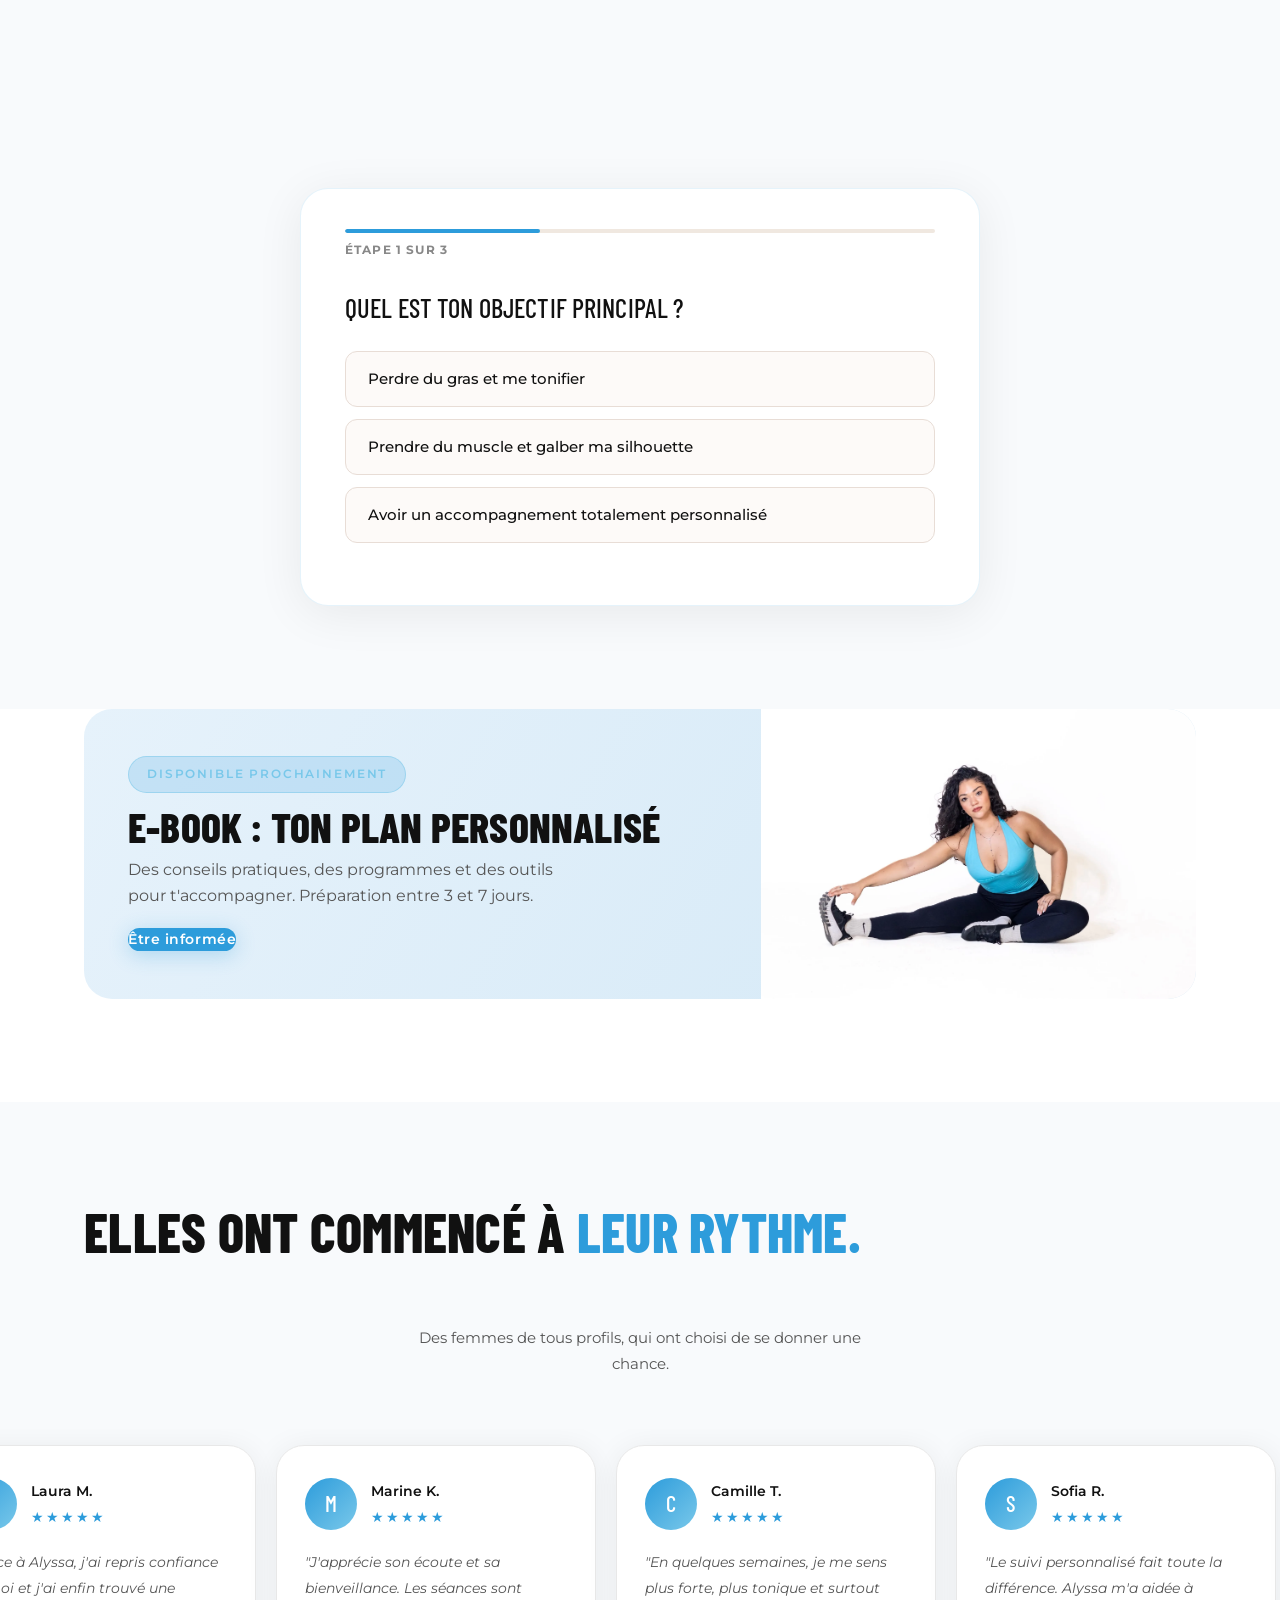
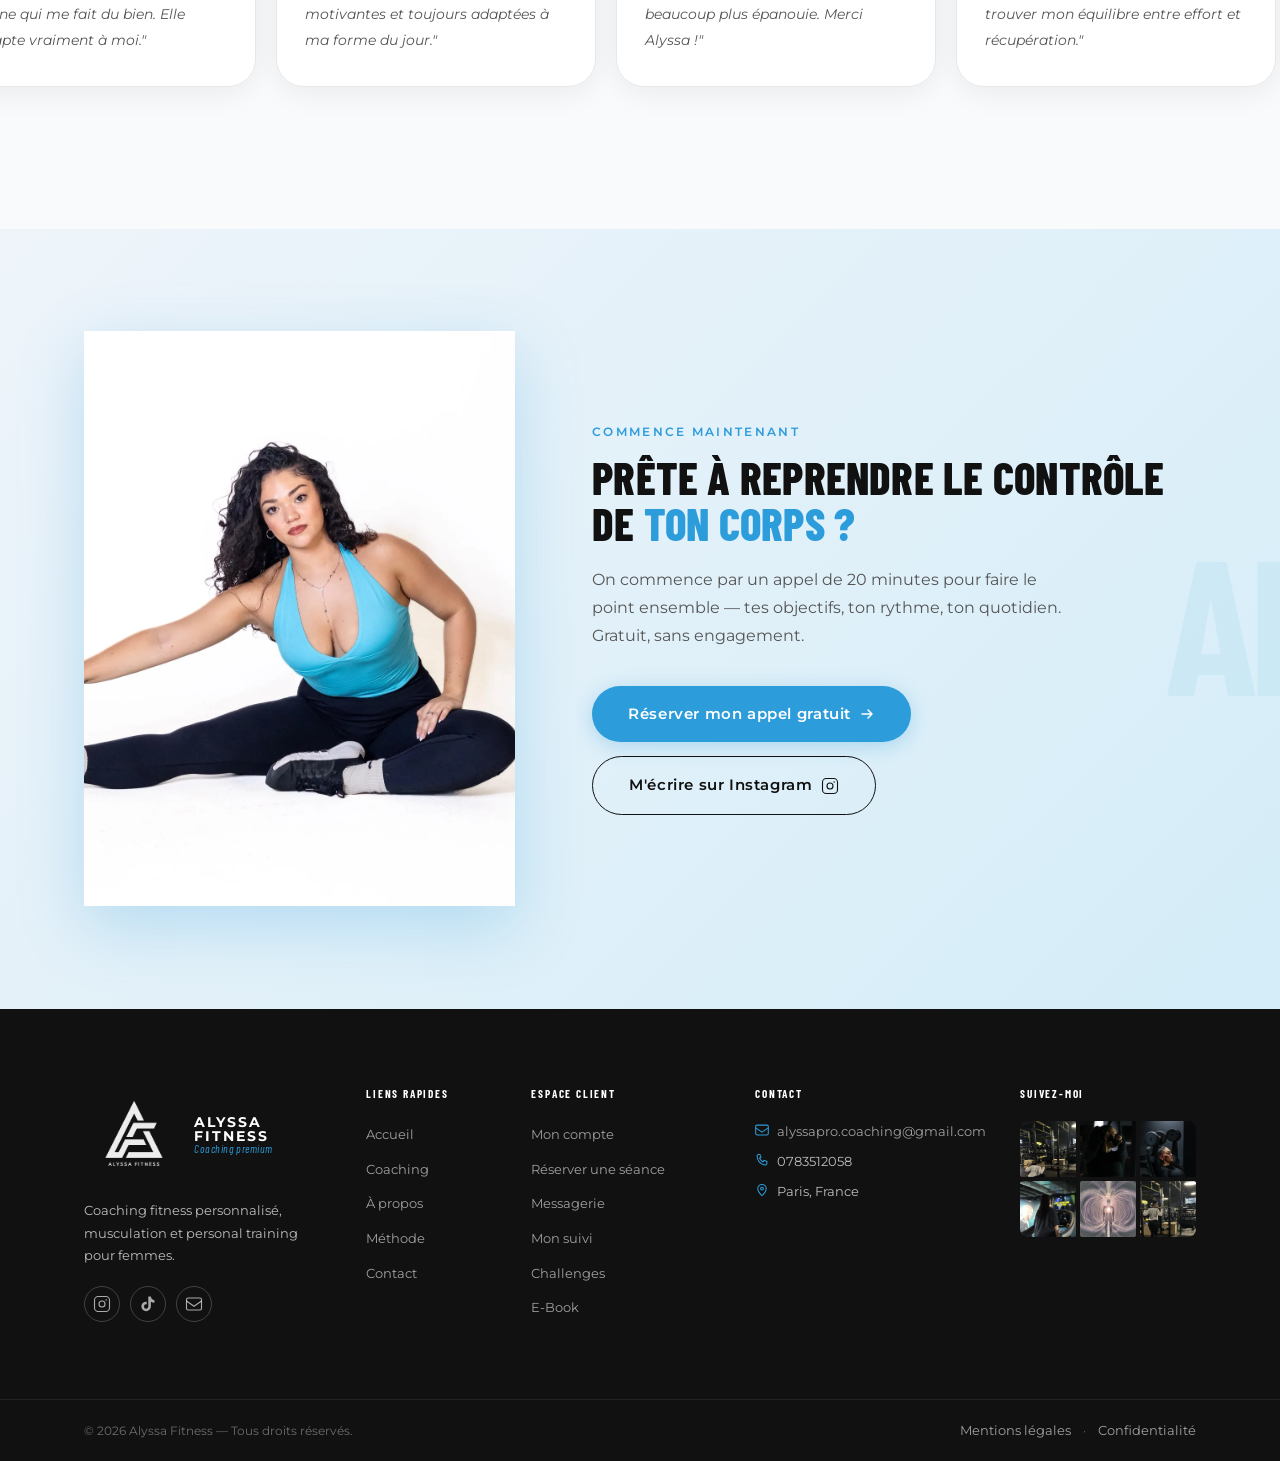
==== commit 67a0308a: "feat: refonte DA Elevate selon maquettes (11 pages), logo conservé Co-Authored-By: Claude Sonnet 5.5" ====
--- a/index.html
+++ b/index.html
@@ -311,174 +311,47 @@
       border-color: var(--rose-saumon);
     }
 
-    /* ─── DA DARK SECTIONS (Elevate style) ─────────────────── */
-    .section--dark-premium {
-      background: linear-gradient(135deg, #181824 0%, #24243a 60%, #1e1e30 100%);
-      color: #fff;
-    }
-
-    .section--dark-premium .section-title {
-      color: #fff;
-    }
-
-    .section--dark-premium .section-title em {
-      color: var(--rose-saumon);
-    }
-
-    .section--dark-premium .section-eyebrow {
-      color: var(--rose-saumon);
-    }
-
-    /* Promesse cards → glassmorphism dark */
-    .section--dark-premium .promesse-card {
-      background: rgba(255,255,255,0.06);
-      border: 1px solid rgba(255,255,255,0.1);
-      box-shadow: 0 8px 32px rgba(0,0,0,0.3);
-      backdrop-filter: blur(12px);
-    }
-
-    .section--dark-premium .promesse-card:hover {
-      background: rgba(255,255,255,0.1);
-      border-color: rgba(45,156,219,0.4);
-      box-shadow: 0 12px 40px rgba(0,0,0,0.4);
-    }
-
-    .section--dark-premium .promesse-card__icon {
-      background: rgba(45,156,219,0.18);
-    }
-
-    .section--dark-premium .promesse-card__title {
-      color: #fff;
-    }
-
-    .section--dark-premium .promesse-card__text {
-      color: rgba(255,255,255,0.65);
-    }
-
-    /* Pour qui cards → dark */
-    .section--dark-premium .pourqui-card__text {
-      color: rgba(255,255,255,0.85);
-    }
-
-    .section--dark-premium .pourqui-intro {
-      color: rgba(255,255,255,0.65);
-    }
-
-    .section--dark-premium .pourqui-card {
-      border-color: rgba(255,255,255,0.1);
-    }
-
-    /* Témoignages → dark cards */
-    .section--dark-premium .testimonial-card {
-      background: rgba(255,255,255,0.06);
-      border: 1px solid rgba(255,255,255,0.1);
-    }
-
-    .section--dark-premium .testimonial-card__text {
-      color: rgba(255,255,255,0.8);
-    }
-
-    .section--dark-premium .testimonial-card__name {
-      color: #fff;
-    }
-
-    .section--dark-premium .temo-subtitle {
-      color: rgba(255,255,255,0.6);
-    }
-
-    .section--dark-premium .avatar {
-      background: rgba(45,156,219,0.25);
-      color: #fff;
-    }
-
-    /* Quiz → dark */
-    .section--dark-premium .quiz-card {
-      background: rgba(255,255,255,0.06);
-      border: 1px solid rgba(255,255,255,0.1);
-      box-shadow: 0 8px 32px rgba(0,0,0,0.3);
-    }
-
-    .section--dark-premium .quiz-subtitle {
-      color: rgba(255,255,255,0.65);
-    }
-
-    .section--dark-premium .quiz-question {
-      color: #fff;
-    }
-
-    .section--dark-premium .quiz-choice {
-      background: rgba(255,255,255,0.06);
-      border: 1px solid rgba(255,255,255,0.15);
-      color: rgba(255,255,255,0.85);
-    }
-
-    .section--dark-premium .quiz-choice:hover,
-    .section--dark-premium .quiz-choice.selected {
-      background: rgba(45,156,219,0.2);
-      border-color: var(--rose-saumon);
-      color: #fff;
-    }
-
-    .section--dark-premium .quiz-progress {
-      background: rgba(255,255,255,0.1);
-    }
-
-    .section--dark-premium .quiz-progress__label {
-      color: rgba(255,255,255,0.5);
-    }
-
-    .section--dark-premium .quiz-back,
-    .section--dark-premium .quiz-restart {
-      color: rgba(255,255,255,0.5);
-    }
-
-    .section--dark-premium .quiz-result__label {
-      color: rgba(255,255,255,0.6);
-    }
-
-    .section--dark-premium .quiz-result__title {
-      color: #fff;
-    }
-
-    .section--dark-premium .quiz-result__text {
-      color: rgba(255,255,255,0.7);
-    }
-
-
-    /* ─── DA ELEVATE — accueil ─────────────────────────────── */
-    .section--dark-premium .section-title,
-    .ebteaser__title {
-      font-family: var(--font-elv);
-      font-weight: 800;
-      text-transform: uppercase;
-      line-height: 1;
-      letter-spacing: 0.005em;
-      font-size: clamp(2.4rem, 6vw, 4.2rem);
-    }
-    .section--dark-premium .section-title em,
-    .ebteaser__title em { font-style: normal; }
-    .section--dark-premium .promesse-card,
-    .section--dark-premium .pourqui-card,
-    .section--dark-premium .quiz-card,
-    .section--dark-premium .testimonial-card {
-      border-radius: var(--elv-radius);
-    }
-    .section--dark-premium .promesse-card__title {
-      font-family: var(--font-elv);
-      font-weight: 800;
-      text-transform: uppercase;
-      font-size: 1.5rem;
-      letter-spacing: 0.01em;
-    }
-
-    .ebteaser { background:#12121c; padding: clamp(56px,8vw,100px) 0; }
-    .ebteaser__card { display:grid; grid-template-columns: 1.1fr .9fr; gap: clamp(24px,5vw,64px); align-items:center; padding: clamp(28px,5vw,56px); }
-    .ebteaser__title { margin: 18px 0 14px; color:#fff; }
-    .ebteaser__title em { color: var(--rose-clair); }
-    .ebteaser__text { color: rgba(255,255,255,.8); line-height:1.7; max-width:480px; margin-bottom:26px; }
-    .ebteaser__photo { border-radius: 28px; overflow:hidden; aspect-ratio: 4/5; }
-    .ebteaser__photo img { width:100%; height:100%; object-fit:cover; display:block; }
-    @media (max-width: 768px) { .ebteaser__card { grid-template-columns:1fr; } .ebteaser__photo { aspect-ratio: 4/3; order:-1; } }
+    /* ─── DA ELEVATE — accueil (maquette 01) ───────────────── */
+    .home-intro { display:grid; grid-template-columns: 1.1fr .9fr; gap: clamp(24px,5vw,72px); align-items:center; }
+    .home-intro__title { font-size: clamp(2.8rem,6.5vw,5rem); line-height:.95; text-align:left; margin-bottom:18px; }
+    .home-intro__text { color:#555; line-height:1.75; max-width:480px; }
+    .home-intro__photo { border-radius: 28px; overflow:hidden; aspect-ratio: 4/3; }
+    .home-intro__photo img { width:100%; height:100%; object-fit:cover; object-position:center 25%; display:block; }
+    .home-feats { display:grid; grid-template-columns: repeat(3,1fr); gap:20px; margin-top: clamp(32px,5vw,56px); text-align:center; }
+    .home-feat__icon { width:52px; height:52px; border-radius:50%; background:var(--rose-pale); display:inline-flex; align-items:center; justify-content:center; margin-bottom:10px; }
+    .home-feat__icon svg { width:26px; height:26px; }
+    .home-feat h3 { font-size:1.3rem; margin-bottom:6px; }
+    .home-feat p { color:#666; font-size:.9rem; line-height:1.55; }
+
+    .acc-head { display:flex; justify-content:space-between; align-items:flex-end; gap:16px; margin-bottom:24px; }
+    .acc-head .section-title { margin:0; }
+    .acc-head a { font-size:.8rem; font-weight:600; color:var(--rose-saumon); }
+    .acc-grid { display:grid; grid-template-columns: repeat(4,1fr); gap:16px; }
+    .acc-card { display:block; }
+    .acc-card__img { border-radius:20px; overflow:hidden; aspect-ratio:3/4; margin-bottom:10px; background:#dfeaf4; }
+    .acc-card__img img { width:100%; height:100%; object-fit:cover; display:block; transition:transform .5s ease; }
+    .acc-card:hover .acc-card__img img { transform:scale(1.05); }
+    .acc-card h3 { font-size:1.15rem; margin-bottom:4px; }
+    .acc-card p { color:#666; font-size:.82rem; line-height:1.45; }
+
+    .banner { display:grid; grid-template-columns: .8fr 1.2fr; gap:24px; align-items:center; border-radius:28px; overflow:hidden; background:linear-gradient(120deg,#E6F2FB,#D3E8F6); }
+    .banner--rev { grid-template-columns: 1.2fr .8fr; }
+    .banner__img { height:100%; min-height:220px; }
+    .banner__img img { width:100%; height:100%; object-fit:cover; display:block; }
+    .banner__body { padding: clamp(24px,4vw,44px); }
+    .banner__body h2 { font-size: clamp(1.8rem,3.5vw,2.6rem); margin-bottom:10px; }
+    .banner__body p { color:#555; line-height:1.6; margin-bottom:18px; max-width:460px; }
+    .banner .elv-badge { margin-bottom:12px; }
+    .stack-gap { display:grid; gap:20px; }
+
+    .section--home-light { background: var(--blanc-casse); }
+    .section--home-pale { background: #fff; }
+    @media (max-width: 800px) {
+      .home-intro, .banner, .banner--rev { grid-template-columns:1fr; }
+      .home-feats { grid-template-columns:1fr; }
+      .acc-grid { grid-template-columns: repeat(2,1fr); }
+      .banner__img { min-height:180px; order:-1; }
+    }
 
     /* ─── PROMESSE — horizontal cards ───────────────────────── */
     .promesse-cards {
@@ -1205,6 +1078,8 @@
       .quiz-result__ctas .btn { justify-content: center; }
     }
   </style>
+<link href="https://fonts.googleapis.com/css2?family=Barlow+Condensed:wght@600;700;800&display=swap" rel="stylesheet" />
+  <link rel="stylesheet" href="elevate.css" />
 </head>
 <body>
 
@@ -1293,54 +1168,42 @@
   <!-- ═══════════════════════════════════════════
        PROMESSE
   ═══════════════════════════════════════════ -->
-  <section class="section section--dark-premium" id="promesse" aria-label="Notre promesse">
+  <section class="section section--home-light" id="promesse" aria-label="Notre promesse">
     <div class="container">
-      <h2 class="section-title reveal">
-        Un coaching pensé pour <em>ton corps</em>,<br/>
-        <em>ton rythme</em> et ta vie.
-      </h2>
-
-      <div class="promesse-cards">
-
-        <div class="promesse-card reveal">
-          <div class="promesse-card__icon">
-            <svg viewBox="0 0 48 48" fill="none"><circle cx="24" cy="16" r="8" stroke="#2D9CDB" stroke-width="2"/><path d="M8 42c0-8.837 7.163-16 16-16s16 7.163 16 16" stroke="#2D9CDB" stroke-width="2" stroke-linecap="round"/></svg>
-          </div>
-          <div class="promesse-card__body">
-            <h3 class="promesse-card__title">Coaching personnalisé</h3>
-            <p class="promesse-card__text">Des programmes adaptés à tes objectifs, ton niveau et ton quotidien.</p>
-          </div>
+      <div class="home-intro">
+        <div>
+          <h2 class="section-title home-intro__title reveal">Ton corps.<br/><em>Ton rythme.</em><br/>Ta force.</h2>
+          <p class="home-intro__text reveal">Un accompagnement complet pour te sentir bien, plus forte et plus épanouie, à ton rythme.</p>
         </div>
-
-        <div class="promesse-card reveal reveal-delay-1">
-          <div class="promesse-card__icon">
-            <svg viewBox="0 0 48 48" fill="none"><rect x="4" y="20" width="8" height="8" rx="2" stroke="#2D9CDB" stroke-width="2"/><rect x="36" y="20" width="8" height="8" rx="2" stroke="#2D9CDB" stroke-width="2"/><line x1="12" y1="24" x2="18" y2="24" stroke="#2D9CDB" stroke-width="2" stroke-linecap="round"/><line x1="30" y1="24" x2="36" y2="24" stroke="#2D9CDB" stroke-width="2" stroke-linecap="round"/><rect x="18" y="18" width="12" height="12" rx="2" stroke="#2D9CDB" stroke-width="2"/></svg>
-          </div>
-          <div class="promesse-card__body">
-            <h3 class="promesse-card__title">Musculation & tonification</h3>
-            <p class="promesse-card__text">Des entraînements efficaces pour renforcer, sculpter et te sentir forte.</p>
-          </div>
-        </div>
-
-        <div class="promesse-card reveal reveal-delay-2">
-          <div class="promesse-card__icon">
-            <svg viewBox="0 0 48 48" fill="none"><path d="M24 8c-8 0-14 5.5-14 12 0 4.5 2.5 8.5 6.5 10.5L16 42l8-4 8 4-2.5-11.5C33.5 28.5 36 24.5 36 20c0-6.5-6-12-12-12z" stroke="#2D9CDB" stroke-width="2" stroke-linejoin="round"/><path d="M20 22l2.5 2.5L28 17" stroke="#2D9CDB" stroke-width="2" stroke-linecap="round"/></svg>
-          </div>
-          <div class="promesse-card__body">
-            <h3 class="promesse-card__title">Suivi humain</h3>
-            <p class="promesse-card__text">Un accompagnement bienveillant, attentif et disponible pour rester motivée.</p>
-          </div>
-        </div>
-
+        <div class="home-intro__photo reveal"><img src="assets/images/alyssa/alyssa-dumbbell-press.webp" alt="Alyssa à l'entraînement" loading="lazy" /></div>
+      </div>
+      <div class="home-feats">
+        <div class="home-feat reveal"><span class="home-feat__icon"><svg viewBox="0 0 48 48" fill="none"><rect x="4" y="20" width="8" height="8" rx="2" stroke="#2D9CDB" stroke-width="2.5"/><rect x="36" y="20" width="8" height="8" rx="2" stroke="#2D9CDB" stroke-width="2.5"/><path d="M12 24h24" stroke="#2D9CDB" stroke-width="2.5"/></svg></span><h3>Entraînement efficace</h3><p>Des programmes adaptés à ton niveau et à tes objectifs.</p></div>
+        <div class="home-feat reveal reveal-delay-1"><span class="home-feat__icon"><svg viewBox="0 0 48 48" fill="none"><path d="M24 14c-8-6-16 0-14 10s10 18 14 18 12-8 14-18-6-16-14-10z" stroke="#2D9CDB" stroke-width="2.5" stroke-linejoin="round"/></svg></span><h3>Nutrition durable</h3><p>Des conseils simples et réalistes pour des résultats durables.</p></div>
+        <div class="home-feat reveal reveal-delay-2"><span class="home-feat__icon"><svg viewBox="0 0 48 48" fill="none"><path d="M24 40S6 29 6 17a9 9 0 0118-3 9 9 0 0118 3c0 12-18 23-18 23z" stroke="#2D9CDB" stroke-width="2.5" stroke-linejoin="round"/></svg></span><h3>Un suivi bienveillant</h3><p>Tu n'es jamais seule dans ton parcours.</p></div>
       </div>
     </div>
   </section>
 
+  <section class="section section--home-pale" id="accompagnements" aria-label="Nos accompagnements">
+    <div class="container">
+      <div class="acc-head">
+        <h2 class="section-title reveal">Nos accompagnements</h2>
+        <a href="coaching.html">Voir tous les programmes →</a>
+      </div>
+      <div class="acc-grid">
+        <a href="coaching.html" class="acc-card reveal"><div class="acc-card__img"><img src="assets/images/alyssa/alyssa-squat-rack.webp" alt="" loading="lazy"/></div><h3>Transformation complète</h3><p>Un changement durable, de A à Z.</p></a>
+        <a href="coaching.html" class="acc-card reveal reveal-delay-1"><div class="acc-card__img"><img src="assets/images/alyssa/alyssa-squat-gym.webp" alt="" loading="lazy"/></div><h3>Galbe &amp; musculation</h3><p>Sculpte ta silhouette en toute confiance.</p></a>
+        <a href="coaching.html" class="acc-card reveal reveal-delay-2"><div class="acc-card__img"><img src="assets/images/alyssa/alyssa-treadmill.webp" alt="" loading="lazy"/></div><h3>Programme sèche</h3><p>Affine ta silhouette tout en gardant ton énergie.</p></a>
+        <a href="coaching.html" class="acc-card reveal reveal-delay-3"><div class="acc-card__img"><img src="assets/images/alyssa/alyssa-stretch-studio.webp" alt="" loading="lazy" style="object-position:30% center"/></div><h3>Remise en forme &amp; bien-être</h3><p>Retrouve de l'énergie et un meilleur équilibre.</p></a>
+      </div>
+    </div>
+  </section>
 
   <!-- ═══════════════════════════════════════════
        POUR QUI ?
   ═══════════════════════════════════════════ -->
-  <section class="section section--dark-premium" id="pour-qui" aria-label="Pour qui est ce coaching">
+  <section class="section section--home-light" id="pour-qui" aria-label="Pour qui est ce coaching">
     <div class="container">
       <p class="section-eyebrow reveal">Coaching féminin</p>
       <h2 class="section-title reveal">Ce coaching est fait pour toi si…</h2>
@@ -1384,29 +1247,9 @@
 
 
   <!-- ═══════════════════════════════════════════
-       E-BOOK — TEASER
-  ═══════════════════════════════════════════ -->
-  <section class="ebteaser" id="ebook" aria-label="E-Book à venir">
-    <div class="container">
-      <div class="elv-card ebteaser__card reveal">
-        <div>
-          <span class="elv-badge">Disponible prochainement</span>
-          <h2 class="ebteaser__title">E-Book : ton plan <em>personnalisé</em></h2>
-          <p class="ebteaser__text">Un guide préparé sur-mesure par Alyssa, entre 3 et 7 jours de préparation, à la salle ou à la maison.</p>
-          <a href="ebook.html" class="btn btn--primary btn--lg">Découvrir l'E-Book
-            <svg class="btn-arrow" viewBox="0 0 16 16" fill="none"><path d="M3 8h10M9 4l4 4-4 4" stroke="currentColor" stroke-width="1.5" stroke-linecap="round" stroke-linejoin="round"/></svg>
-          </a>
-        </div>
-        <div class="ebteaser__photo"><img src="assets/images/alyssa/alyssa-dumbbell-press.webp" alt="Alyssa — E-Book" loading="lazy" /></div>
-      </div>
-    </div>
-  </section>
-
-
-  <!-- ═══════════════════════════════════════════
        QUIZ — CHOISIR MON PROGRAMME
   ═══════════════════════════════════════════ -->
-  <section class="section section--dark-premium" id="quiz-programme" aria-label="Quiz d'orientation programme">
+  <section class="section section--home-light" id="quiz-programme" aria-label="Quiz d'orientation programme">
     <div class="container">
       <div class="quiz-wrapper">
 
@@ -1482,10 +1325,25 @@
 
 
 
+  <section class="section section--home-pale" id="ebook" aria-label="E-Book à venir" style="padding-top:0;">
+    <div class="container stack-gap">
+      <div class="banner banner--rev reveal">
+        <div class="banner__body">
+          <span class="elv-badge">Disponible prochainement</span>
+          <h2>E-Book : ton plan personnalisé</h2>
+          <p>Des conseils pratiques, des programmes et des outils pour t'accompagner. Préparation entre 3 et 7 jours.</p>
+          <a href="ebook.html" class="btn btn--primary">Être informée</a>
+        </div>
+        <div class="banner__img"><img src="assets/images/alyssa/alyssa-stretch-studio.webp" alt="E-Book Alyssa Fitness" loading="lazy"/></div>
+      </div>
+    </div>
+  </section>
+
+
   <!-- ═══════════════════════════════════════════
        TÉMOIGNAGES
   ═══════════════════════════════════════════ -->
-  <section class="section section--dark-premium" id="temoignages" aria-label="Témoignages clientes">
+  <section class="section section--home-light" id="temoignages" aria-label="Témoignages clientes">
     <div class="container temo-header">
       <h2 class="section-title">
         Elles ont commencé à <em>leur rythme.</em>
--- a/elevate.css
+++ b/elevate.css
@@ -0,0 +1,138 @@
+/* ═══════════════════════════════════════════════════════════════
+   DA ELEVATE — couche de surcharge (chargée en dernier sur chaque page)
+   Couleurs du site conservées (bleu #2D9CDB, noir #111, fonds clairs)
+   ═══════════════════════════════════════════════════════════════ */
+:root {
+  --font-titre: 'Barlow Condensed', 'Oswald', Impact, sans-serif;
+  --font-elv:   'Barlow Condensed', 'Oswald', Impact, sans-serif;
+  --elv-pale:   #EAF4FC;
+  --elv-pale-2: #F6FAFE;
+  --elv-dark:   #0e1219;
+  --elv-radius: 28px;
+  --radius-md:  20px;
+  --radius-lg:  28px;
+}
+
+/* ── Titres : condensé, majuscules, sans italique ───────────── */
+h1, h2, h3,
+.section-title, .cta-title {
+  font-family: var(--font-elv);
+  font-weight: 800;
+  text-transform: uppercase;
+  letter-spacing: 0.005em;
+  line-height: 1.02;
+}
+h1 em, h2 em, h3 em, .section-title em, .cta-title em { font-style: normal; color: var(--rose-saumon); }
+h4 { font-family: var(--font-elv); font-weight: 700; text-transform: uppercase; letter-spacing: .02em; }
+.section-title { text-align: left; font-size: clamp(2.2rem, 5vw, 3.4rem); }
+.section-title--center { text-align: center; }
+.section-eyebrow, .eyebrow {
+  font-size: .72rem; letter-spacing: .2em; font-weight: 600; text-transform: uppercase;
+  color: var(--rose-saumon);
+}
+
+/* ── Hero de page (hero-internal / hero-inner / suivi / challenge / résa) ── */
+.hero-internal, .hero-inner, .suivi-hero, .chall-hero, .resa-hero {
+  position: relative; overflow: hidden;
+  display: flex; align-items: center;
+  min-height: clamp(320px, 34vw, 440px);
+  padding: calc(var(--header-h, 76px) + 40px) 0 56px;
+  background: linear-gradient(120deg, #E6F2FB 0%, #F6FAFE 55%, #DCEBF7 100%);
+  color: var(--noir-doux);
+  text-align: left;
+}
+.hero-internal::before, .hero-inner::before, .suivi-hero::before, .chall-hero::before, .resa-hero::before { display: none; }
+.hero-internal::after, .hero-inner::after, .suivi-hero::after, .chall-hero::after, .resa-hero::after {
+  content: ''; position: absolute; top: 0; right: 0; bottom: 0; width: 50%;
+  background: var(--pg-img, none) center 20% / cover no-repeat;
+  -webkit-mask-image: linear-gradient(to right, transparent 0%, #000 45%);
+          mask-image: linear-gradient(to right, transparent 0%, #000 45%);
+  pointer-events: none;
+}
+.hero-internal > .container, .hero-inner > .container, .suivi-hero__inner, .chall-hero__inner, .resa-hero > .container {
+  position: relative; z-index: 1; width: 100%; text-align: left;
+}
+.hero-internal .container > *, .hero-inner .container > *,
+.suivi-hero__inner > *, .chall-hero__inner > *, .resa-hero .container > * { max-width: min(560px, 55%); }
+.hero-internal h1, .hero-inner__title, .suivi-hero__title, .chall-hero__title, .resa-hero__title {
+  font-family: var(--font-elv); font-weight: 800; text-transform: uppercase;
+  font-size: clamp(2.8rem, 6.5vw, 5rem); line-height: .98; color: var(--noir-doux);
+  margin: 10px 0 16px;
+}
+.hero-internal h1 em, .hero-inner__title em, .suivi-hero__title em, .chall-hero__title em, .resa-hero__title em { color: var(--rose-saumon); }
+.hero-internal .subtitle, .hero-inner__subtitle, .suivi-hero__sub, .chall-hero__sub, .resa-hero__sub {
+  color: #555; font-size: 1rem; line-height: 1.65; margin: 0 0 22px;
+}
+.hero-internal .eyebrow, .hero-inner .section-eyebrow, .suivi-hero__eyebrow, .chall-hero__eyebrow, .resa-hero__eyebrow {
+  color: var(--rose-saumon); margin-bottom: 4px; display: block;
+}
+
+/* variante sombre (coaching, méthode) */
+.pg-dark { background: var(--elv-dark) !important; }
+.pg-dark::after { width: 58%; opacity: .9; }
+.pg-dark h1, .pg-dark .hero-inner__title { color: #fff !important; }
+.pg-dark .subtitle, .pg-dark .hero-inner__subtitle { color: rgba(255,255,255,.82) !important; }
+
+/* ── Cartes ─────────────────────────────────────────────────── */
+.card, .dash-card, .kpi-widget, .chart-card, .stat-card, .challenge-card, .prog-card, .programme-card,
+.valeur-card, .value-card, .faq-item, .contact-card, .form-card {
+  border-radius: var(--elv-radius);
+}
+.btn { border-radius: 999px; }
+
+/* ── Menu : lien E-Book un peu plus serré ───────────────────── */
+.nav-list { gap: clamp(14px, 1.6vw, 28px); }
+
+/* ── Mobile ─────────────────────────────────────────────────── */
+@media (max-width: 800px) {
+  .hero-internal, .hero-inner, .suivi-hero, .chall-hero, .resa-hero { min-height: 0; padding-bottom: 40px; }
+  .hero-internal::after, .hero-inner::after, .suivi-hero::after, .chall-hero::after, .resa-hero::after {
+    width: 100%; opacity: .18;
+    -webkit-mask-image: none; mask-image: none;
+  }
+  .pg-dark::after { opacity: .35; }
+  .hero-internal .container > *, .hero-inner .container > *,
+  .suivi-hero__inner > *, .chall-hero__inner > *, .resa-hero .container > * { max-width: 100%; }
+}
+
+/* ── Hero : blocs enfants (KPIs, niveau, stepper) ───────────── */
+.suivi-hero__kpis, .chall-hero__inner > div, .resa-hero .stepper { max-width: 100% !important; }
+.chall-hero__inner > div { justify-content: flex-start !important; }
+.suivi-hero__kpis { margin-top: 28px; }
+.hero-kpi-card { background: linear-gradient(135deg, #2D9CDB 0%, #4FB5E8 100%) !important; border: 0 !important; color: #fff !important; border-radius: 22px !important; }
+.hero-kpi-card * { color: #fff !important; }
+.level-card, .streak-row { border-radius: 24px; }
+.resa-hero .stepper { margin-top: 28px; justify-content: flex-start; }
+
+/* Italiques résiduels des titres de page */
+h1 em, h2 em, h3 em, [class*="__title"] em, [class*="-title"] em { font-style: normal !important; }
+.chall-hero__sub, .resa-hero__sub { margin-left: 0 !important; margin-right: 0 !important; }
+
+/* ::after photo — réaffirmé (certaines pages définissent leur propre ::after décoratif) */
+html body .hero-internal::after, html body .hero-inner::after, html body .suivi-hero::after,
+html body .chall-hero::after, html body .resa-hero::after {
+  top: 0; right: 0; bottom: 0; left: auto; height: auto; border-radius: 0;
+  width: 50%;
+  background: var(--pg-img, none) center 20% / cover no-repeat;
+}
+html body .pg-dark::after { width: 58%; }
+
+/* ── Compte : bannière de bienvenue ─────────────────────────── */
+.welcome-bar {
+  position: relative; overflow: hidden;
+  background: linear-gradient(120deg, #E6F2FB 0%, #F6FAFE 55%, #DCEBF7 100%) !important;
+  min-height: 220px;
+}
+.welcome-bar::before {
+  content: ''; position: absolute; inset: 0 0 0 auto; width: 46%; top: 0; right: 0; left: auto; height: auto;
+  border-radius: 0; background: url('assets/images/alyssa/alyssa-dumbbell-press.webp') center 20% / cover no-repeat;
+  -webkit-mask-image: linear-gradient(to right, transparent, #000 45%); mask-image: linear-gradient(to right, transparent, #000 45%);
+}
+.welcome-bar__name { color: var(--noir-doux) !important; font-weight: 800 !important; text-transform: uppercase; font-size: clamp(2.2rem, 4.5vw, 3.4rem) !important; }
+.welcome-bar__name em { color: var(--rose-saumon) !important; }
+.welcome-bar__sub { color: #555 !important; }
+.welcome-bar__actions .btn--ghost-white { color: var(--noir-doux); border-color: rgba(0,0,0,.2); background: #fff; }
+.msg-layout.container { padding: 0; }
+
+/* Témoignages / quiz sur fond clair */
+.testimonial-card, .quiz-card { border-radius: var(--elv-radius); }
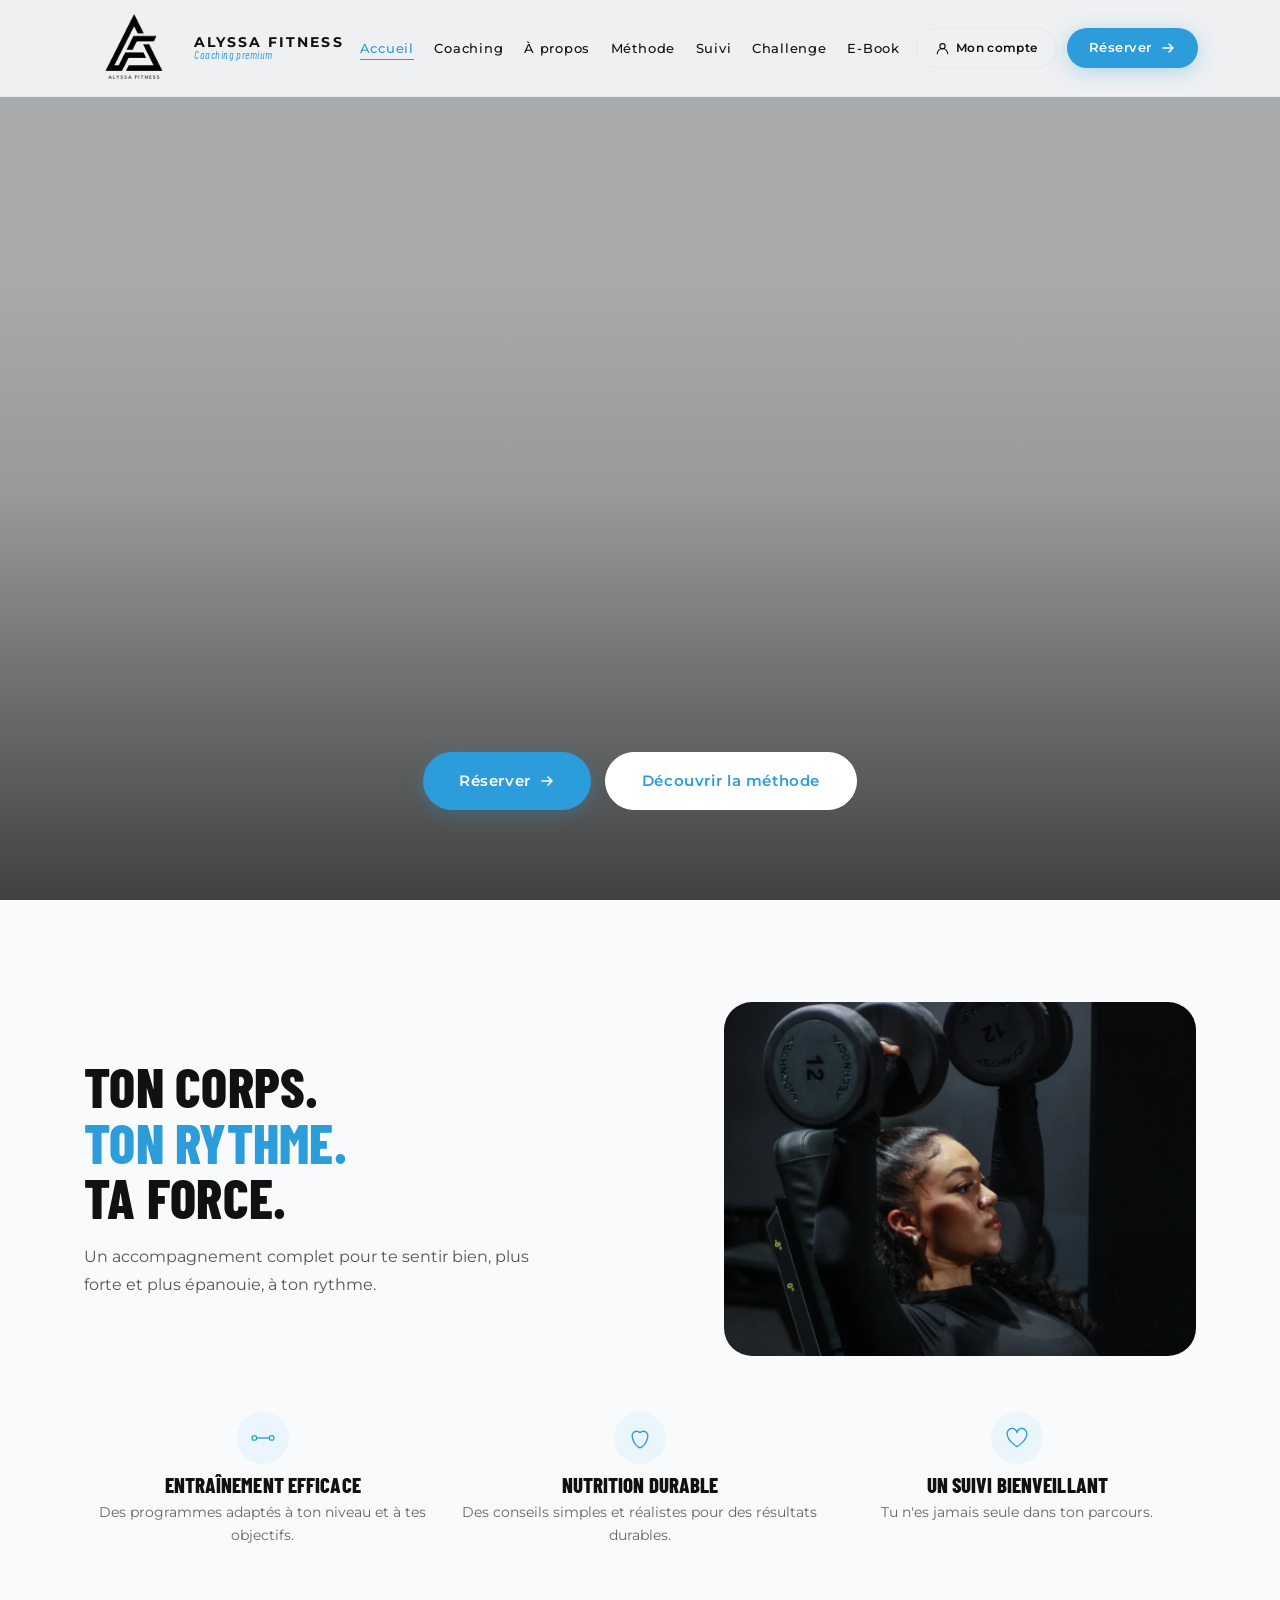
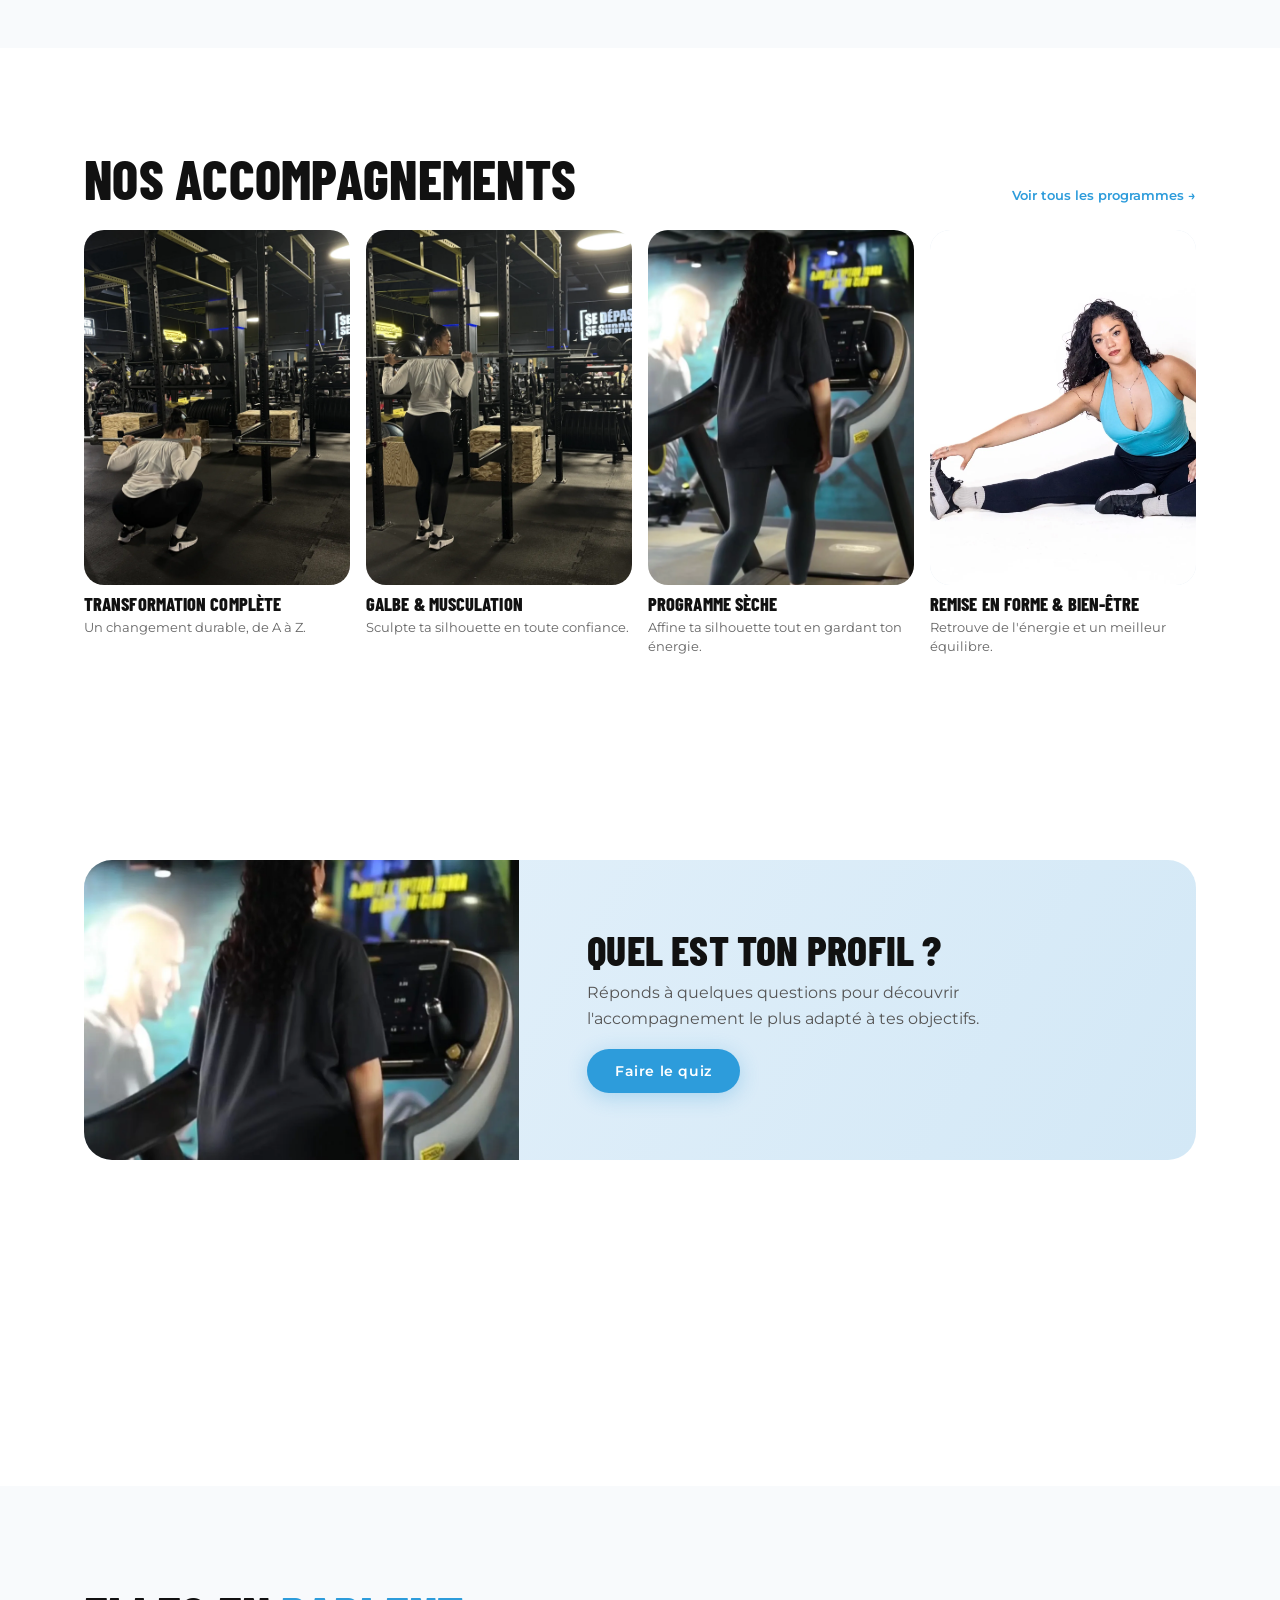
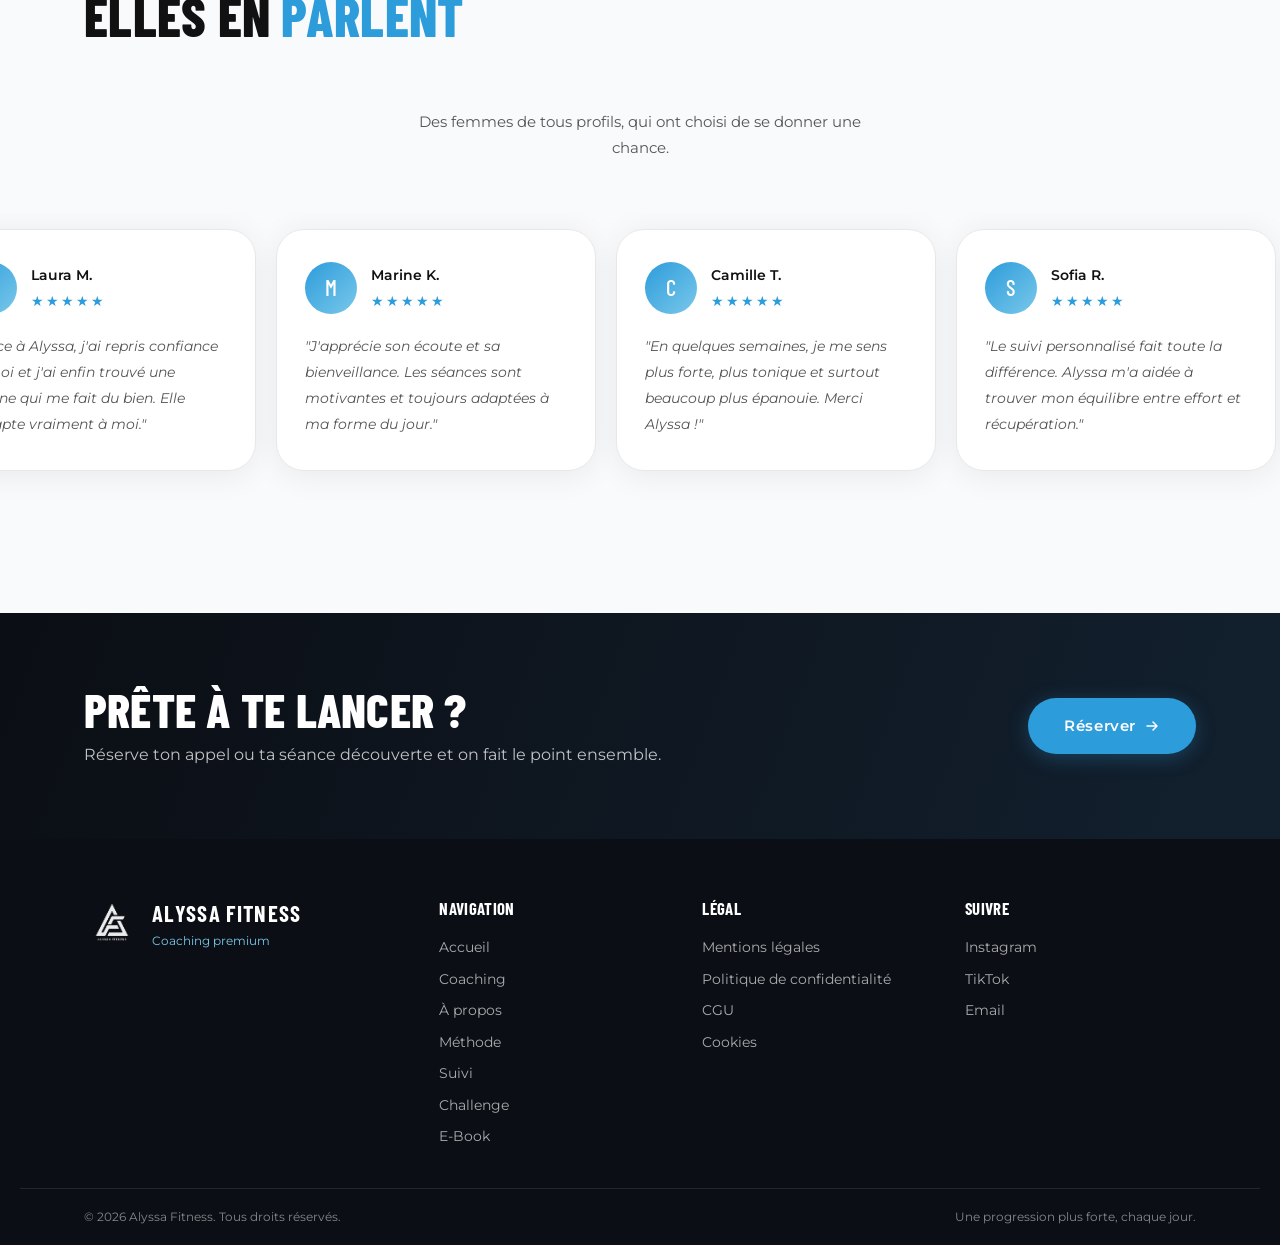
==== commit 58499128: "feat: pages reconstruites à l'identique des maquettes Elevate (accueil, coaching, à propos, méthode," ====
--- a/index.html
+++ b/index.html
@@ -1200,56 +1200,28 @@
     </div>
   </section>
 
+
+
+
+
+
   <!-- ═══════════════════════════════════════════
-       POUR QUI ?
+       QUIZ — CHOISIR MON PROGRAMME
   ═══════════════════════════════════════════ -->
-  <section class="section section--home-light" id="pour-qui" aria-label="Pour qui est ce coaching">
+  <section class="section section--home-pale" id="profil" aria-label="Quel est ton profil ?" style="padding-bottom:0;">
     <div class="container">
-      <p class="section-eyebrow reveal">Coaching féminin</p>
-      <h2 class="section-title reveal">Ce coaching est fait pour toi si…</h2>
-      <p class="pourqui-intro reveal">Un accompagnement pensé pour les femmes qui veulent avancer à leur rythme, sans pression et sans programmes génériques.</p>
-
-      <div class="pourqui-grid">
-
-        <div class="pourqui-card reveal">
-          <div class="pourqui-card__dot">
-            <svg viewBox="0 0 24 24" fill="none"><path d="M5 12l4 4L19 7" stroke="#2D9CDB" stroke-width="2" stroke-linecap="round" stroke-linejoin="round"/></svg>
-          </div>
-          <p class="pourqui-card__text">Tu veux reprendre le sport sans te blesser ni te perdre</p>
+      <div class="banner reveal">
+        <div class="banner__img"><img src="assets/images/alyssa/alyssa-treadmill.webp" alt="" loading="lazy" style="object-position:center 30%"/></div>
+        <div class="banner__body">
+          <h2>Quel est ton profil ?</h2>
+          <p>Réponds à quelques questions pour découvrir l'accompagnement le plus adapté à tes objectifs.</p>
+          <button type="button" class="btn btn--primary" id="quizOpen" aria-expanded="false" aria-controls="quiz-programme">Faire le quiz</button>
         </div>
-
-        <div class="pourqui-card reveal reveal-delay-1">
-          <div class="pourqui-card__dot">
-            <svg viewBox="0 0 24 24" fill="none"><path d="M5 12l4 4L19 7" stroke="#2D9CDB" stroke-width="2" stroke-linecap="round" stroke-linejoin="round"/></svg>
-          </div>
-          <p class="pourqui-card__text">Tu ressens les effets de ton cycle sur ton énergie et tes performances</p>
-        </div>
-
-        <div class="pourqui-card reveal reveal-delay-2">
-          <div class="pourqui-card__dot">
-            <svg viewBox="0 0 24 24" fill="none"><path d="M5 12l4 4L19 7" stroke="#2D9CDB" stroke-width="2" stroke-linecap="round" stroke-linejoin="round"/></svg>
-          </div>
-          <p class="pourqui-card__text">Tu reviens de grossesse et tu veux y aller à ton rythme</p>
-        </div>
-
-        <div class="pourqui-card reveal reveal-delay-3">
-          <div class="pourqui-card__dot">
-            <svg viewBox="0 0 24 24" fill="none"><path d="M5 12l4 4L19 7" stroke="#2D9CDB" stroke-width="2" stroke-linecap="round" stroke-linejoin="round"/></svg>
-          </div>
-          <p class="pourqui-card__text">Tu en as marre des programmes génériques qui ne te ressemblent pas</p>
-        </div>
-
       </div>
     </div>
   </section>
 
-
-
-
-  <!-- ═══════════════════════════════════════════
-       QUIZ — CHOISIR MON PROGRAMME
-  ═══════════════════════════════════════════ -->
-  <section class="section section--home-light" id="quiz-programme" aria-label="Quiz d'orientation programme">
+  <section class="section section--home-light" id="quiz-programme" aria-label="Quiz d'orientation programme" hidden>
     <div class="container">
       <div class="quiz-wrapper">
 
@@ -1325,16 +1297,15 @@
 
 
 
-  <section class="section section--home-pale" id="ebook" aria-label="E-Book à venir" style="padding-top:0;">
-    <div class="container stack-gap">
-      <div class="banner banner--rev reveal">
+  <section class="section section--home-pale" id="ebook" aria-label="E-Book à venir" style="padding-top:24px;padding-bottom:0;">
+    <div class="container">
+      <div class="banner reveal">
+        <div class="banner__img banner__img--cover"><div class="book-cover"><img src="assets/logo-transparent.png" alt="" /><strong>Mon plan<br/><em>personnalisé</em></strong></div></div>
         <div class="banner__body">
-          <span class="elv-badge">Disponible prochainement</span>
-          <h2>E-Book : ton plan personnalisé</h2>
-          <p>Des conseils pratiques, des programmes et des outils pour t'accompagner. Préparation entre 3 et 7 jours.</p>
+          <h2>E-Book<br/>bientôt disponible</h2>
+          <p>Des conseils pratiques, des recettes et des outils pour t'accompagner. Plan personnalisé en 3 à 7 jours.</p>
           <a href="ebook.html" class="btn btn--primary">Être informée</a>
         </div>
-        <div class="banner__img"><img src="assets/images/alyssa/alyssa-stretch-studio.webp" alt="E-Book Alyssa Fitness" loading="lazy"/></div>
       </div>
     </div>
   </section>
@@ -1346,7 +1317,7 @@
   <section class="section section--home-light" id="temoignages" aria-label="Témoignages clientes">
     <div class="container temo-header">
       <h2 class="section-title">
-        Elles ont commencé à <em>leur rythme.</em>
+        Elles en <em>parlent</em>
       </h2>
       <p class="temo-subtitle">Des femmes de tous profils, qui ont choisi de se donner une chance.</p>
     </div>
@@ -1447,27 +1418,13 @@
   <!-- ═══════════════════════════════════════════
        CTA FINAL
   ═══════════════════════════════════════════ -->
-  <section class="section--cta" id="contact" aria-label="Prise de contact">
-    <div class="cta-watermark" aria-hidden="true">AF</div>
-    <div class="container cta-inner">
-      <div class="cta-visual reveal reveal--left">
-        <img src="assets/images/alyssa/alyssa-stretch-studio.webp" alt="Alyssa coach fitness" class="cta-photo-placeholder" style="width:100%;height:100%;object-fit:cover;display:block;border-radius:inherit;">
+  <section class="home-cta" id="contact" aria-label="Prête à te lancer ?">
+    <div class="container home-cta__inner">
+      <div>
+        <h2>Prête à te lancer ?</h2>
+        <p>Réserve ton appel ou ta séance découverte et on fait le point ensemble.</p>
       </div>
-      <div class="cta-content reveal reveal--right">
-        <p class="section-eyebrow">Commence maintenant</p>
-        <h2 class="cta-title">Prête à reprendre le contrôle de <em>ton corps&nbsp;?</em></h2>
-        <p class="cta-text">On commence par un appel de 20 minutes pour faire le point ensemble — tes objectifs, ton rythme, ton quotidien. Gratuit, sans engagement.</p>
-        <div class="cta-actions">
-          <a href="reservation.html" class="btn btn--primary btn--lg">
-            Réserver mon appel gratuit
-            <svg class="btn-arrow" viewBox="0 0 16 16" fill="none"><path d="M3 8h10M9 4l4 4-4 4" stroke="currentColor" stroke-width="1.5" stroke-linecap="round" stroke-linejoin="round"/></svg>
-          </a>
-          <a href="https://www.instagram.com/alyssa_hdd" target="_blank" rel="noopener noreferrer" class="btn btn--ghost btn--lg">
-            M'écrire sur Instagram
-            <svg viewBox="0 0 24 24" fill="none" width="18"><rect x="2" y="2" width="20" height="20" rx="5" stroke="currentColor" stroke-width="1.5"/><circle cx="12" cy="12" r="4" stroke="currentColor" stroke-width="1.5"/><circle cx="17.5" cy="6.5" r="1" fill="currentColor"/></svg>
-          </a>
-        </div>
-      </div>
+      <a href="reservation.html" class="btn btn--primary btn--lg">Réserver <svg class="btn-arrow" viewBox="0 0 16 16" fill="none"><path d="M3 8h10M9 4l4 4-4 4" stroke="currentColor" stroke-width="1.5" stroke-linecap="round" stroke-linejoin="round"/></svg></a>
     </div>
   </section>
 
@@ -1475,109 +1432,36 @@
   <!-- ═══════════════════════════════════════════
        FOOTER
   ═══════════════════════════════════════════ -->
-  <footer class="footer" role="contentinfo">
-    <div class="container footer__grid">
-
-      <div class="footer__brand">
-        <a href="index.html" class="footer__logo-link footer__logo-wordmark" aria-label="Alyssa Fitness">
-          <div style="display:flex; align-items:center; gap:10px;">
-            <img src="assets/logo-white.png" class="logo-img logo-img--footer" alt="Alyssa Fitness" />
-            <div class="logo-wordmark footer__logo-wordmark">
-              <span class="logo-wordmark__name" style="color:#fff;">Alyssa Fitness</span>
-              <span class="logo-wordmark__sub">Coaching premium</span>
-            </div>
-          </div>
+  <footer class="elv-footer" role="contentinfo">
+    <div class="container elv-footer__grid">
+      <div class="elv-footer__brand">
+        <a href="index.html" class="elv-footer__logo" aria-label="Alyssa Fitness">
+          <img src="assets/logo-white.png" class="logo-img logo-img--footer" alt="Alyssa Fitness" />
+          <span><strong>Alyssa Fitness</strong><em>Coaching premium</em></span>
         </a>
-        <p class="footer__tagline">Coaching fitness personnalisé, musculation et personal training pour femmes.</p>
-        <div class="footer__social">
-          <a href="https://www.instagram.com/alyssa_hdd" target="_blank" rel="noopener noreferrer" class="footer__social-link" aria-label="Instagram">
-            <svg viewBox="0 0 24 24" fill="none" width="18"><rect x="2" y="2" width="20" height="20" rx="5" stroke="currentColor" stroke-width="1.5"/><circle cx="12" cy="12" r="4" stroke="currentColor" stroke-width="1.5"/><circle cx="17.5" cy="6.5" r="1" fill="currentColor"/></svg>
-          </a>
-                    <a href="https://www.tiktok.com/@alyssa_hdd" target="_blank" rel="noopener noreferrer" class="footer__social-link" aria-label="TikTok">
-            <!-- TikTok icon SVG -->
-            <svg viewBox="0 0 24 24" width="18" height="18" fill="currentColor"><path d="M19.59 6.69a4.83 4.83 0 0 1-3.77-4.25V2h-3.45v13.67a2.89 2.89 0 0 1-2.88 2.5 2.89 2.89 0 0 1-2.89-2.89 2.89 2.89 0 0 1 2.89-2.89c.28 0 .54.04.79.1V9.01a6.33 6.33 0 0 0-.79-.05 6.34 6.34 0 0 0-6.34 6.34 6.34 6.34 0 0 0 6.34 6.34 6.34 6.34 0 0 0 6.33-6.34V8.95a8.16 8.16 0 0 0 4.77 1.52V7.01a4.85 4.85 0 0 1-1-.32z"/></svg>
-          </a>
-<a href="mailto:alyssapro.coaching@gmail.com" class="footer__social-link" aria-label="Email">
-            <svg viewBox="0 0 24 24" fill="none" width="18"><rect x="2" y="4" width="20" height="16" rx="2" stroke="currentColor" stroke-width="1.5"/><path d="M2 8l10 7 10-7" stroke="currentColor" stroke-width="1.5"/></svg>
-          </a>
-        </div>
       </div>
-
-      <nav class="footer__nav-col" aria-label="Navigation footer">
-        <h4 class="footer__col-title">Liens rapides</h4>
+      <nav class="elv-footer__col" aria-label="Navigation">
+        <h4>Navigation</h4>
         <ul>
-          <li><a href="index.html" class="footer__link">Accueil</a></li>
-          <li><a href="coaching.html" class="footer__link">Coaching</a></li>
-          <li><a href="a-propos.html" class="footer__link">À propos</a></li>
-          <li><a href="methode.html" class="footer__link">Méthode</a></li>
-          <li><a href="contact.html" class="footer__link">Contact</a></li>
+          <li><a href="index.html">Accueil</a></li><li><a href="coaching.html">Coaching</a></li><li><a href="a-propos.html">À propos</a></li><li><a href="methode.html">Méthode</a></li><li><a href="suivi.html">Suivi</a></li><li><a href="challenge.html">Challenge</a></li><li><a href="ebook.html">E-Book</a></li>
         </ul>
       </nav>
-
-      <nav class="footer__nav-col" aria-label="Espace client">
-        <h4 class="footer__col-title">Espace client</h4>
+      <nav class="elv-footer__col" aria-label="Légal">
+        <h4>Légal</h4>
+        <ul><li><a href="#">Mentions légales</a></li><li><a href="#">Politique de confidentialité</a></li><li><a href="#">CGU</a></li><li><a href="#">Cookies</a></li></ul>
+      </nav>
+      <div class="elv-footer__col">
+        <h4>Suivre</h4>
         <ul>
-          <li><a href="compte.html" class="footer__link">Mon compte</a></li>
-          <li><a href="reservation.html" class="footer__link">Réserver une séance</a></li>
-          <li><a href="messagerie.html" class="footer__link">Messagerie</a></li>
-          <li><a href="suivi.html" class="footer__link">Mon suivi</a></li>
-          <li><a href="challenge.html" class="footer__link">Challenges</a></li><li><a href="ebook.html" class="footer__link">E-Book</a></li>
-        </ul>
-      </nav>
-
-      <div class="footer__contact-col">
-        <h4 class="footer__col-title">Contact</h4>
-        <ul>
-          <li>
-            <svg viewBox="0 0 20 20" fill="none" width="14"><rect x="1" y="3" width="18" height="14" rx="2" stroke="currentColor" stroke-width="1.5"/><path d="M1 7l9 6 9-6" stroke="currentColor" stroke-width="1.5"/></svg>
-            <a href="mailto:alyssapro.coaching@gmail.com" class="footer__link">alyssapro.coaching@gmail.com</a>
-          </li>
-          <li>
-            <svg viewBox="0 0 20 20" fill="none" width="14"><path d="M4 2h3l1.5 4-2 1.5c1 2 3 4 5 5L13 10.5l4 1.5v3c0 1-1 2-2 2C7 17 3 10 3 4c0-1 1-2 2-2z" stroke="currentColor" stroke-width="1.5"/></svg>
-            <span>0783512058</span>
-          </li>
-          <li>
-            <svg viewBox="0 0 20 20" fill="none" width="14"><path d="M10 2C6.686 2 4 4.686 4 8c0 5.25 6 10 6 10s6-4.75 6-10c0-3.314-2.686-6-6-6zm0 8a2 2 0 110-4 2 2 0 010 4z" stroke="currentColor" stroke-width="1.5"/></svg>
-            <span>Paris, France</span>
-          </li>
+          <li><a href="https://www.instagram.com/alyssa_hdd" target="_blank" rel="noopener noreferrer">Instagram</a></li>
+          <li><a href="https://www.tiktok.com/@alyssa_hdd" target="_blank" rel="noopener noreferrer">TikTok</a></li>
+          <li><a href="mailto:alyssapro.coaching@gmail.com">Email</a></li>
         </ul>
       </div>
-
-      <div class="footer__instagram-col">
-        <h4 class="footer__col-title">Suivez-moi</h4>
-        <div class="footer__insta-grid">
-          <a href="https://www.instagram.com/alyssa_hdd" target="_blank" rel="noopener" class="insta-thumb" aria-label="Alyssa sur Instagram — squat rack">
-            <img src="assets/images/alyssa/alyssa-squat-rack.webp" alt="Alyssa coach fitness — squat rack" loading="lazy">
-          </a>
-          <a href="https://www.instagram.com/alyssa_hdd" target="_blank" rel="noopener" class="insta-thumb" aria-label="Alyssa sur Instagram — corde à sauter">
-            <img src="assets/images/alyssa/alyssa-rope-training.webp" alt="Alyssa coach fitness — entraînement corde" loading="lazy">
-          </a>
-          <a href="https://www.instagram.com/alyssa_hdd" target="_blank" rel="noopener" class="insta-thumb" aria-label="Alyssa sur Instagram — haltères">
-            <img src="assets/images/alyssa/alyssa-dumbbell-press.webp" alt="Alyssa coach fitness — haltères" loading="lazy">
-          </a>
-          <a href="https://www.instagram.com/alyssa_hdd" target="_blank" rel="noopener" class="insta-thumb" aria-label="Alyssa sur Instagram — tapis de course">
-            <img src="assets/images/alyssa/alyssa-treadmill.webp" alt="Alyssa coach fitness — tapis de course" loading="lazy">
-          </a>
-          <a href="https://www.instagram.com/alyssa_hdd" target="_blank" rel="noopener" class="insta-thumb" aria-label="Alyssa sur Instagram — énergie et cycle">
-            <img src="assets/images/alyssa/alyssa-energy-cycle.webp" alt="Alyssa coach fitness — énergie et vitalité" loading="lazy">
-          </a>
-          <a href="https://www.instagram.com/alyssa_hdd" target="_blank" rel="noopener" class="insta-thumb" aria-label="Alyssa sur Instagram — squat en salle">
-            <img src="assets/images/alyssa/alyssa-squat-gym.webp" alt="Alyssa coach fitness — squat en salle" loading="lazy">
-          </a>
-        </div>
-      </div>
-
     </div>
-
-    <div class="footer__bottom">
-      <div class="container footer__bottom-inner">
-        <p class="footer__copyright">© 2026 Alyssa Fitness — Tous droits réservés.</p>
-        <div class="footer__legal">
-          <a href="#" class="footer__link">Mentions légales</a>
-          <span aria-hidden="true">·</span>
-          <a href="#" class="footer__link">Confidentialité</a>
-        </div>
-      </div>
+    <div class="container elv-footer__bottom">
+      <span>© 2026 Alyssa Fitness. Tous droits réservés.</span>
+      <span>Une progression plus forte, chaque jour.</span>
     </div>
   </footer>
 
@@ -1688,6 +1572,18 @@
       });
     })();
   </script>
+  <script>
+    (function(){
+      var btn=document.getElementById('quizOpen'), q=document.getElementById('quiz-programme');
+      if(!btn||!q) return;
+      btn.addEventListener('click',function(){
+        var open=q.hasAttribute('hidden');
+        if(open){ q.removeAttribute('hidden'); q.scrollIntoView({behavior:'smooth',block:'start'}); }
+        else q.setAttribute('hidden','');
+        btn.setAttribute('aria-expanded',String(open));
+      });
+    })();
+  </script>
   <script src="global.js"></script>
 </body>
 </html>
--- a/elevate.css
+++ b/elevate.css
@@ -136,3 +136,227 @@
 
 /* Témoignages / quiz sur fond clair */
 .testimonial-card, .quiz-card { border-radius: var(--elv-radius); }
+
+/* ── Pied de page (commun à toutes les maquettes) ───────────── */
+.elv-footer { background: #0b0e14; color: rgba(255,255,255,.7); padding: 56px 0 0; font-size: .88rem; }
+.elv-footer__grid { display: grid; grid-template-columns: 1.4fr 1fr 1fr 1fr; gap: 32px; padding-bottom: 40px; }
+.elv-footer__logo { display: inline-flex; align-items: center; gap: 12px; color: #fff; }
+.elv-footer__logo img { height: 56px; width: auto; }
+.elv-footer__logo strong { display: block; font-family: var(--font-elv); font-size: 1.4rem; letter-spacing: .06em; text-transform: uppercase; }
+.elv-footer__logo em { display: block; font-style: normal; font-size: .72rem; color: var(--rose-clair); }
+.elv-footer__col h4 { color: #fff; font-size: 1.05rem; margin-bottom: 14px; }
+.elv-footer__col ul { list-style: none; padding: 0; margin: 0; display: grid; gap: 9px; }
+.elv-footer__col a { color: rgba(255,255,255,.65); transition: color .2s; }
+.elv-footer__col a:hover { color: var(--rose-clair); }
+.elv-footer__bottom { display: flex; justify-content: space-between; gap: 12px; flex-wrap: wrap; padding: 18px var(--gutter); border-top: 1px solid rgba(255,255,255,.1); font-size: .78rem; color: rgba(255,255,255,.5); }
+@media (max-width: 800px) { .elv-footer__grid { grid-template-columns: 1fr 1fr; } .elv-footer__brand { grid-column: 1 / -1; } }
+
+/* ── Accueil : couverture E-Book, CTA sombre ───────────────── */
+.banner__img--cover { display:flex; align-items:center; justify-content:center; padding: 28px; }
+.book-cover { width: 180px; aspect-ratio: 3/4; border-radius: 10px; background: linear-gradient(150deg,#1d3a52,#2D9CDB); color:#fff; display:flex; flex-direction:column; align-items:center; justify-content:center; text-align:center; gap:12px; box-shadow: 0 18px 40px rgba(17,40,70,.35); transform: rotate(-3deg); }
+.book-cover img { height: 46px; filter: brightness(0) invert(1); }
+.book-cover strong { font-family: var(--font-elv); font-size: 1.7rem; line-height: .95; text-transform: uppercase; }
+.book-cover em { font-style: normal; color: #bfe6fa; }
+.home-cta { background: linear-gradient(110deg, #0b0e14 0%, #12202e 100%); color:#fff; padding: clamp(40px,6vw,72px) 0; }
+.home-cta__inner { display:flex; align-items:center; justify-content:space-between; gap:24px; flex-wrap:wrap; }
+.home-cta h2 { font-size: clamp(2rem,4.5vw,3rem); margin-bottom: 8px; }
+.home-cta p { color: rgba(255,255,255,.75); }
+
+/* ── Coaching : cartes programmes (maquette 02) ─────────────── */
+.cp-grid { display: grid; grid-template-columns: repeat(2, 1fr); gap: 24px; margin-top: -120px; position: relative; z-index: 2; }
+.cp-card { background: #fff; border-radius: 28px; overflow: hidden; box-shadow: 0 10px 40px rgba(17,40,70,.1); display: flex; flex-direction: column; }
+.cp-card__media { aspect-ratio: 16 / 10; overflow: hidden; background: #dfeaf4; }
+.cp-card__media img, .cp-card__media video { width: 100%; height: 100%; object-fit: cover; object-position: center 30%; display: block; }
+.cp-card__body { padding: 22px 24px 26px; display: flex; flex-direction: column; flex: 1; }
+.cp-card__title { font-size: 1.7rem; margin-bottom: 8px; }
+.cp-card__desc { color: #666; font-size: .92rem; line-height: 1.6; margin-bottom: 12px; }
+.cp-card__meta { list-style: none; padding: 0; margin: 0 0 18px; display: grid; gap: 6px; font-size: .82rem; color: #555; }
+.cp-card__meta li { display: flex; align-items: center; gap: 8px; }
+.cp-card__meta svg { width: 16px; height: 16px; color: var(--rose-saumon); flex: none; }
+.cp-card__more { margin-bottom: 18px; font-size: .9rem; color: #555; line-height: 1.6; border-top: 1px solid var(--gris-clair); padding-top: 14px; }
+.cp-card__more[hidden] { display: none; }
+.cp-card__more ul { padding-left: 18px; margin: 10px 0; display: grid; gap: 4px; }
+.cp-card__link { color: var(--rose-saumon); font-weight: 600; }
+.cp-card__toggle { margin-top: auto; align-self: center; }
+@media (max-width: 800px) { .cp-grid { grid-template-columns: 1fr; margin-top: -40px; } }
+
+/* ── À propos (maquette 03) ─────────────────────────────────── */
+.ap-top { padding: calc(var(--header-h, 76px) + 8px) 0 0; background: linear-gradient(120deg,#E6F2FB 0%,#F6FAFE 60%,#DCEBF7 100%); overflow: hidden; }
+.ap-top__grid { display: grid; grid-template-columns: .9fr 1.1fr; gap: clamp(24px,5vw,72px); align-items: center; }
+.ap-top__photo { align-self: end; max-height: 620px; overflow: hidden; border-radius: 0 0 0 0; }
+.ap-top__photo img { width: 100%; height: 100%; max-height: 620px; object-fit: cover; object-position: center top; display: block; }
+.ap-top__text { padding: 40px 0; }
+.ap-top__text h1 { font-size: clamp(3rem,7vw,5.2rem); line-height: .95; margin-bottom: 20px; }
+.ap-top__text p { color: #555; line-height: 1.75; margin-bottom: 14px; max-width: 460px; }
+.ap-cqp { display: inline-flex; align-items: center; gap: 12px; margin-top: 12px; padding: 14px 20px; background: #fff; border-radius: 18px; box-shadow: var(--ombre-card); }
+.ap-cqp__icon { width: 36px; height: 36px; border-radius: 50%; background: var(--rose-pale); color: var(--rose-saumon); display: inline-flex; align-items: center; justify-content: center; }
+.ap-cqp strong { display: block; font-family: var(--font-elv); font-size: 1.1rem; }
+.ap-cqp small { color: #777; font-size: .75rem; }
+.ap-parcours { display: grid; grid-template-columns: 1.3fr .7fr; gap: clamp(24px,5vw,64px); align-items: start; }
+.ap-parcours__text p { color: #555; line-height: 1.75; margin-bottom: 12px; font-size: .95rem; }
+.ap-parcours__img { border-radius: 24px; overflow: hidden; position: sticky; top: 100px; }
+.ap-parcours__img img { width: 100%; display: block; aspect-ratio: 3/4; object-fit: cover; }
+.ap-quote, .ap-follow { position: relative; background: var(--elv-dark) var(--pg-img) center 30% / cover no-repeat; color: #fff; text-align: center; }
+.ap-quote::before, .ap-follow::before { content: ''; position: absolute; inset: 0; background: rgba(8,12,18,.68); }
+.ap-quote .container, .ap-follow .container { position: relative; }
+.ap-quote { padding: clamp(64px,9vw,120px) 0; }
+.ap-quote blockquote { font-family: var(--font-elv); font-weight: 800; text-transform: uppercase; font-size: clamp(2.2rem,6vw,4.4rem); line-height: 1; max-width: 760px; margin: 0 auto; }
+.ap-more { display: flex; align-items: center; justify-content: space-between; gap: 24px; flex-wrap: wrap; }
+.ap-more p { color: #555; }
+.ap-follow { padding: 44px 0; text-align: left; }
+.ap-follow__inner { display: flex; align-items: center; justify-content: space-between; gap: 24px; flex-wrap: wrap; }
+.ap-follow h2 { font-size: 2rem; margin-bottom: 6px; }
+.ap-follow p { color: rgba(255,255,255,.8); }
+.ap-follow__icons { display: flex; gap: 14px; }
+.ap-follow__icons a { width: 52px; height: 52px; border-radius: 50%; border: 1.5px solid rgba(255,255,255,.5); color: #fff; display: inline-flex; align-items: center; justify-content: center; transition: background .2s; }
+.ap-follow__icons a:hover { background: var(--rose-saumon); border-color: var(--rose-saumon); }
+@media (max-width: 800px) { .ap-top__grid, .ap-parcours { grid-template-columns: 1fr; } .ap-parcours__img { position: static; } .ap-top__photo { max-height: 420px; } }
+
+/* ── Méthode (maquette 04) ──────────────────────────────────── */
+.mt-steps { padding: clamp(48px,7vw,96px) 0 24px; background: var(--blanc-casse); }
+.mt-step { display: grid; grid-template-columns: 1.1fr .9fr; gap: clamp(24px,5vw,72px); align-items: center; margin-bottom: clamp(40px,6vw,80px); }
+.mt-step--rev .mt-step__text { order: 2; }
+.mt-step__num { display: block; font-family: var(--font-elv); font-weight: 800; font-size: clamp(3.5rem,8vw,5.5rem); line-height: .9; color: #BFE0F4; }
+.mt-step h2 { font-size: clamp(1.8rem,3.5vw,2.6rem); margin: 4px 0 12px; }
+.mt-step p { color: #555; line-height: 1.75; margin-bottom: 12px; font-size: .95rem; }
+.mt-step ul { padding-left: 18px; color: #555; font-size: .9rem; display: grid; gap: 5px; }
+.mt-step ul li::marker { color: var(--rose-saumon); }
+.mt-step__img { border-radius: 24px; overflow: hidden; aspect-ratio: 4/3; box-shadow: var(--ombre-card); }
+.mt-step__img img { width: 100%; height: 100%; object-fit: cover; object-position: center 25%; display: block; }
+@media (max-width: 800px) { .mt-step, .mt-step--rev { grid-template-columns: 1fr; } .mt-step--rev .mt-step__text { order: 0; } }
+
+/* ── Compte (maquette 05) ───────────────────────────────────── */
+.cm-wrap { max-width: 980px; display: grid; gap: 26px; padding-top: 8px; padding-bottom: 56px; }
+.cm-card { background: #fff; border: 1px solid var(--gris-clair); border-radius: 24px; padding: 22px 24px; box-shadow: var(--ombre-card); }
+.cm-h { font-size: 1.35rem; margin-bottom: 12px; }
+.cm-row { display: flex; align-items: center; justify-content: space-between; gap: 12px; margin-bottom: 10px; }
+.cm-row .cm-h { margin: 0; }
+.cm-link { color: var(--rose-saumon); font-size: .8rem; font-weight: 600; }
+.cm-hello { color: var(--rose-saumon); font-weight: 600; margin: 4px 0 8px; }
+.cm-demo { display: inline-block; margin-top: 10px; font-size: .7rem; color: var(--rose-saumon); background: rgba(45,156,219,.12); padding: 4px 10px; border-radius: 999px; }
+.cm-next { display: grid; grid-template-columns: 1.3fr .7fr; gap: 20px; padding: 0; overflow: hidden; }
+.cm-next__body { padding: 24px; }
+.cm-next__title { font-family: var(--font-elv); font-weight: 800; text-transform: uppercase; font-size: 2.4rem; line-height: 1; margin-bottom: 12px; }
+.cm-next__meta { list-style: none; padding: 0; margin: 0 0 16px; display: flex; flex-wrap: wrap; gap: 14px; font-size: .85rem; color: #555; }
+.cm-next__meta li { display: flex; align-items: center; gap: 6px; } .cm-next__meta svg { width: 16px; height: 16px; color: var(--rose-saumon); }
+.cm-actions { display: flex; gap: 10px; flex-wrap: wrap; }
+.cm-next__img img { width: 100%; height: 100%; object-fit: cover; object-position: center 25%; display: block; min-height: 220px; }
+.cm-nav { font-size: .85rem; color: #555; } .cm-nav button { border: 0; background: none; font-size: 1.1rem; cursor: pointer; padding: 0 6px; }
+.cm-week { display: grid; grid-template-columns: repeat(7, 1fr); gap: 8px; text-align: center; }
+.cm-day { border-radius: 16px; padding: 10px 4px; background: var(--blanc-casse); display: grid; gap: 2px; font-size: .72rem; color: #666; }
+.cm-day strong { font-size: 1.05rem; color: var(--noir-doux); } .cm-day small { font-size: .62rem; line-height: 1.2; min-height: 2.4em; }
+.cm-day.is-today { background: var(--rose-saumon); color: #fff; } .cm-day.is-today strong { color: #fff; }
+.cm-kpis { display: grid; grid-template-columns: repeat(3, 1fr); gap: 16px; }
+.cm-kpi { display: grid; gap: 4px; justify-items: start; } .cm-kpi svg { color: var(--rose-saumon); }
+.cm-kpi strong { font-family: var(--font-elv); font-size: 2rem; line-height: 1; } .cm-kpi span { font-size: .78rem; color: #666; }
+.cm-prog { display: grid; grid-template-columns: 180px 1fr; gap: 20px; align-items: center; padding: 0; overflow: hidden; }
+.cm-prog img { width: 100%; height: 100%; min-height: 140px; object-fit: cover; object-position: center 25%; display: block; }
+.cm-prog > div { padding: 18px 24px 18px 0; } .cm-prog__t { font-weight: 700; margin-bottom: 4px; } .cm-prog__s { font-size: .8rem; color: #777; margin-bottom: 10px; }
+.cm-bar { height: 8px; border-radius: 99px; background: #e4edf5; overflow: hidden; margin-bottom: 4px; } .cm-bar span { display: block; height: 100%; background: var(--rose-saumon); }
+.cm-quick { display: grid; grid-template-columns: repeat(4, 1fr); gap: 14px; }
+.cm-q { display: flex; flex-direction: column; gap: 10px; align-items: flex-start; padding: 18px; font-size: .85rem; font-weight: 600; position: relative; transition: transform .2s; }
+.cm-q:hover { transform: translateY(-3px); } .cm-q svg { color: var(--rose-saumon); } .cm-q i { position: absolute; right: 16px; bottom: 14px; font-style: normal; color: var(--rose-saumon); }
+.cm-coach { display: flex; gap: 16px; align-items: center; background: var(--rose-pale); }
+.cm-coach img { width: 56px; height: 56px; border-radius: 50%; object-fit: cover; object-position: center top; flex: none; }
+.cm-coach p { font-size: .88rem; color: #555; } .cm-coach small { color: #888; font-size: .72rem; } .cm-coach > div { flex: 1; }
+@media (max-width: 800px) { .cm-next, .cm-prog { grid-template-columns: 1fr; } .cm-prog > div { padding: 0 20px 18px; } .cm-quick { grid-template-columns: repeat(2, 1fr); } .cm-kpis { gap: 8px; } .cm-week { gap: 4px; } }
+
+/* ── Suivi (maquette 06) ────────────────────────────────────── */
+.sv-wrap { display: grid; gap: 22px; padding-top: 28px; padding-bottom: 56px; max-width: 980px; }
+.sv-periods { display: flex; align-items: center; gap: 10px; flex-wrap: wrap; font-size: .8rem; color: var(--rose-saumon); font-weight: 600; }
+.period-btn { border: 0; border-radius: 999px; padding: 9px 20px; background: #eef3f8; font: inherit; font-weight: 600; color: #444; cursor: pointer; }
+.period-btn.active { background: var(--rose-saumon); color: #fff; }
+.sv-kpis { display: grid; grid-template-columns: repeat(3, 1fr); gap: 16px; }
+.sv-kpi { border-radius: 24px; padding: 20px; color: #fff; background: linear-gradient(135deg, #2D9CDB, #4FB5E8); display: grid; grid-template-columns: auto 1fr; gap: 4px 12px; align-items: center; }
+.sv-kpi svg { grid-row: span 2; opacity: .9; } .sv-kpi strong { font-family: var(--font-elv); font-size: 2.4rem; line-height: 1; } .sv-kpi span { font-size: .75rem; opacity: .9; grid-column: 2; }
+.sv-legend { display: flex; gap: 16px; flex-wrap: wrap; font-size: .72rem; color: #666; margin: 6px 0 14px; justify-content: flex-end; }
+.sv-legend span { display: inline-flex; align-items: center; gap: 6px; }
+.sv-dot { display: inline-block; width: 12px; height: 12px; border-radius: 50%; } .sv-dot--on { background: var(--rose-saumon); } .sv-dot--mid { background: #9ed3f0; } .sv-dot--off { background: #e3ebf3; }
+.sv-bars { display: grid; grid-template-columns: repeat(7, 1fr); gap: 14px; align-items: end; height: 200px; padding-top: 10px; border-bottom: 1px solid var(--gris-clair); }
+.sv-bar { display: flex; flex-direction: column; justify-content: flex-end; align-items: center; height: 100%; gap: 6px; }
+.sv-bar span { width: 70%; max-width: 38px; height: var(--h); background: var(--rose-saumon); border-radius: 8px 8px 0 0; display: block; }
+.sv-bar.is-low span { background: #b7dcf2; } .sv-bar small { color: #777; font-size: .7rem; transform: translateY(24px); position: relative; top: 0; }
+.sv-chart { padding-bottom: 40px; }
+.sv-two { display: grid; grid-template-columns: 1fr 1fr; gap: 20px; }
+.sv-days, .sv-cal { display: grid; grid-template-columns: repeat(7, 1fr); gap: 10px; justify-items: center; font-size: .7rem; color: #777; }
+.sv-cal { margin: 10px 0 14px; } .sv-cal .sv-dot { width: 16px; height: 16px; }
+.sv-goal { margin-bottom: 14px; font-size: .85rem; } .sv-goal small { color: var(--rose-saumon); font-weight: 600; }
+.sv-energy { display: flex; align-items: center; gap: 14px; margin-bottom: 10px; } .sv-energy strong { font-family: var(--font-elv); font-size: 2.8rem; line-height: 1; } .sv-energy span { font-size: .75rem; color: #777; }
+.sv-pips { display: flex; gap: 10px; } .sv-pips i { width: 16px; height: 16px; border-radius: 50%; background: var(--rose-saumon); } .sv-pips i.off { background: #e3ebf3; }
+.sv-moods { display: grid; grid-template-columns: repeat(5, 1fr); gap: 8px; }
+.sv-mood { border: 0; background: none; cursor: pointer; display: grid; justify-items: center; gap: 4px; font: inherit; }
+.sv-mood span { width: 46px; height: 46px; border-radius: 50%; background: #eef3f8; display: inline-flex; align-items: center; justify-content: center; font-size: 1.3rem; }
+.sv-mood.is-on span { background: var(--rose-saumon); box-shadow: 0 0 0 3px rgba(45,156,219,.25); } .sv-mood small { font-size: .62rem; color: #777; }
+.sv-quote { position: relative; border-radius: 28px; overflow: hidden; padding: clamp(40px,7vw,80px) 28px; background: var(--elv-dark) var(--pg-img) center 40% / cover; color: #fff; }
+.sv-quote::before { content: ''; position: absolute; inset: 0; background: rgba(8,12,18,.62); }
+.sv-quote blockquote { position: relative; font-family: var(--font-elv); font-weight: 800; text-transform: uppercase; font-size: clamp(1.8rem,4vw,3rem); line-height: 1; }
+@media (max-width: 800px) { .sv-two, .sv-kpis { grid-template-columns: 1fr; } .sv-bars { gap: 6px; } }
+
+/* ── Challenge (maquette 07) ────────────────────────────────── */
+.ch-wrap { display: grid; gap: 22px; padding-top: 28px; padding-bottom: 56px; max-width: 980px; }
+.ch-tabs { display: flex; gap: 10px; flex-wrap: wrap; }
+.ch-tabs .tab-btn { border: 0; border-radius: 999px; padding: 10px 26px; background: #eef3f8; font: inherit; font-weight: 600; color: #444; cursor: pointer; }
+.ch-tabs .tab-btn.active { background: var(--rose-saumon); color: #fff; }
+.ch-main, .ch-small { position: relative; overflow: hidden; border-radius: 28px; color: #fff; background: var(--elv-dark) var(--pg-img) center 30% / cover; }
+.ch-main::before, .ch-small::before { content: ''; position: absolute; inset: 0; background: linear-gradient(90deg, rgba(8,12,18,.88) 0%, rgba(8,12,18,.35) 70%); }
+.ch-main > *, .ch-small > * { position: relative; }
+.ch-main { padding: clamp(28px,5vw,52px); min-height: 280px; display: flex; flex-direction: column; justify-content: flex-end; }
+.ch-main h2 { font-size: clamp(2.4rem,6vw,4rem); line-height: .95; margin: 10px 0; }
+.ch-main p { color: rgba(255,255,255,.85); max-width: 360px; margin-bottom: 16px; }
+.ch-tag { align-self: flex-start; background: var(--rose-saumon); font-size: .7rem; padding: 4px 12px; border-radius: 999px; }
+.ch-prog { display: flex; align-items: center; gap: 14px; } .ch-prog .cm-bar { flex: 1; background: rgba(255,255,255,.25); margin: 0; } .ch-prog small { white-space: nowrap; font-size: .75rem; }
+.ch-two { display: grid; grid-template-columns: 1fr 1fr; gap: 20px; }
+.ch-small { min-height: 230px; padding: 24px; display: flex; align-items: flex-end; }
+.ch-small h3 { font-size: 1.7rem; margin: 8px 0 4px; } .ch-small p { font-size: .85rem; color: rgba(255,255,255,.85); margin-bottom: 12px; max-width: 220px; }
+.ch-ico { width: 40px; height: 40px; border-radius: 12px; background: rgba(45,156,219,.9); display: inline-flex; align-items: center; justify-content: center; }
+.ch-badges { display: grid; grid-template-columns: repeat(8, 1fr); gap: 10px; }
+.ch-badge { display: grid; justify-items: center; gap: 6px; text-align: center; }
+.ch-badge span { width: 60px; height: 60px; border-radius: 50%; background: var(--rose-saumon); color: #fff; display: inline-flex; align-items: center; justify-content: center; }
+.ch-badge.is-off span { background: #e8eef5; color: #a7b4c2; } .ch-badge small { font-size: .65rem; color: #666; }
+@media (max-width: 800px) { .ch-two { grid-template-columns: 1fr; } .ch-badges { grid-template-columns: repeat(4, 1fr); } }
+
+/* ── Messagerie (maquette 08) ───────────────────────────────── */
+.msg-aside { background: #fff; padding: 20px; overflow-y: auto; border-left: 1px solid var(--gris-clair); }
+.msg-aside h3 { font-size: 1.1rem; margin-bottom: 10px; }
+.msg-aside__img { width: 100%; aspect-ratio: 4/3; object-fit: cover; object-position: center 25%; border-radius: 16px; margin-bottom: 10px; }
+.msg-aside__t { font-weight: 700; margin-bottom: 6px; }
+.msg-aside__meta { list-style: none; padding: 0; margin: 0 0 12px; font-size: .78rem; color: #666; display: grid; gap: 3px; }
+.msg-docs { list-style: none; padding: 0; margin: 0; display: grid; gap: 12px; }
+.msg-docs li { display: flex; gap: 10px; align-items: center; font-size: .82rem; } .msg-docs svg { color: var(--rose-saumon); flex: none; }
+.msg-docs small { display: block; color: #888; font-size: .68rem; }
+.ap-follow-band { background: var(--elv-dark) var(--pg-img) center 40% / cover; position: relative; }
+.ap-follow-band::before { content: ''; position: absolute; inset: 0; background: rgba(8,12,18,.7); }
+.ap-follow-band .container { position: relative; } .ap-follow-band em { font-style: normal; color: var(--rose-saumon); }
+
+/* ── Réservation (maquette 10) ──────────────────────────────── */
+.resa-stepper-band { background: #fff; padding: 22px 0 8px; border-bottom: 1px solid var(--gris-clair); }
+.resa-stepper-band .stepper { display: flex; justify-content: center; align-items: flex-start; max-width: 560px; margin: 0 auto; }
+.resa-form-col h2 { font-family: var(--font-elv) !important; font-weight: 800 !important; text-transform: uppercase; font-size: 1.7rem !important; }
+.session-types { grid-template-columns: 1fr !important; gap: 14px !important; }
+.session-type-card { display: grid !important; grid-template-columns: 110px 1fr; gap: 4px 18px; align-items: center; text-align: left !important; padding: 14px !important; border-radius: 22px !important; }
+.session-type-card__thumb { grid-row: span 3; width: 110px; height: 90px; object-fit: cover; object-position: center 20%; border-radius: 14px; }
+.session-type-card__title { font-family: var(--font-elv) !important; font-weight: 800 !important; text-transform: uppercase; font-size: 1.25rem !important; margin: 0 !important; }
+.session-type-card__desc { font-size: .8rem; color: #666; line-height: 1.5; }
+@media (max-width: 600px) { .session-type-card { grid-template-columns: 80px 1fr; } .session-type-card__thumb { width: 80px; height: 80px; } }
+.resa-stepper-band .step__connector { flex: 1; margin-top: 18px; }
+
+/* ── Contact (maquette 11) ──────────────────────────────────── */
+.ct-photo { position: relative; border-radius: 28px; overflow: hidden; min-height: 520px; background: var(--elv-dark) var(--pg-img) center 15% / cover; display: flex; align-items: flex-end; color: #fff; }
+.ct-photo::before { content: ''; position: absolute; inset: 0; background: linear-gradient(to top, rgba(8,12,18,.85) 10%, rgba(8,12,18,0) 65%); }
+.ct-photo__txt { position: relative; padding: 28px; display: grid; gap: 10px; }
+.ct-photo h2 { font-size: 2.2rem; color: #fff; text-align: left; margin: 0; }
+.ct-photo p { color: rgba(255,255,255,.85); font-size: .9rem; line-height: 1.6; }
+.ct-photo__row { display: flex; align-items: center; gap: 10px; color: #fff; font-weight: 500; }
+.ct-how { padding: clamp(40px,6vw,72px) 0; background: var(--blanc-casse); }
+.ct-how__grid { display: grid; grid-template-columns: repeat(3, 1fr); gap: 24px; text-align: center; margin: 28px 0 40px; }
+.ct-how__item svg { color: var(--rose-saumon); margin-bottom: 8px; } .ct-how__item h3 { font-size: 1.35rem; margin-bottom: 6px; } .ct-how__item p { color: #666; font-size: .88rem; line-height: 1.6; }
+.ct-strip { display: grid; grid-template-columns: repeat(3, 1fr); gap: 16px; }
+.ct-strip img { width: 100%; aspect-ratio: 4/3; object-fit: cover; object-position: center 25%; border-radius: 20px; display: block; }
+@media (max-width: 800px) { .ct-how__grid, .ct-strip { grid-template-columns: 1fr; } .ct-photo { min-height: 380px; } }
+.ct-photo { align-self: stretch; }
+.ct-how__item svg { display: block; margin: 0 auto 8px; }
+
+/* Boutons sans modificateur de taille */
+.btn:not(.btn--sm):not(.btn--lg):not(.btn--xs) { padding: 13px 28px; font-size: .9rem; }
+.banner__img:not(.banner__img--cover) { max-height: 300px; overflow: hidden; }
+.banner__img:not(.banner__img--cover) img { object-position: center 35%; }
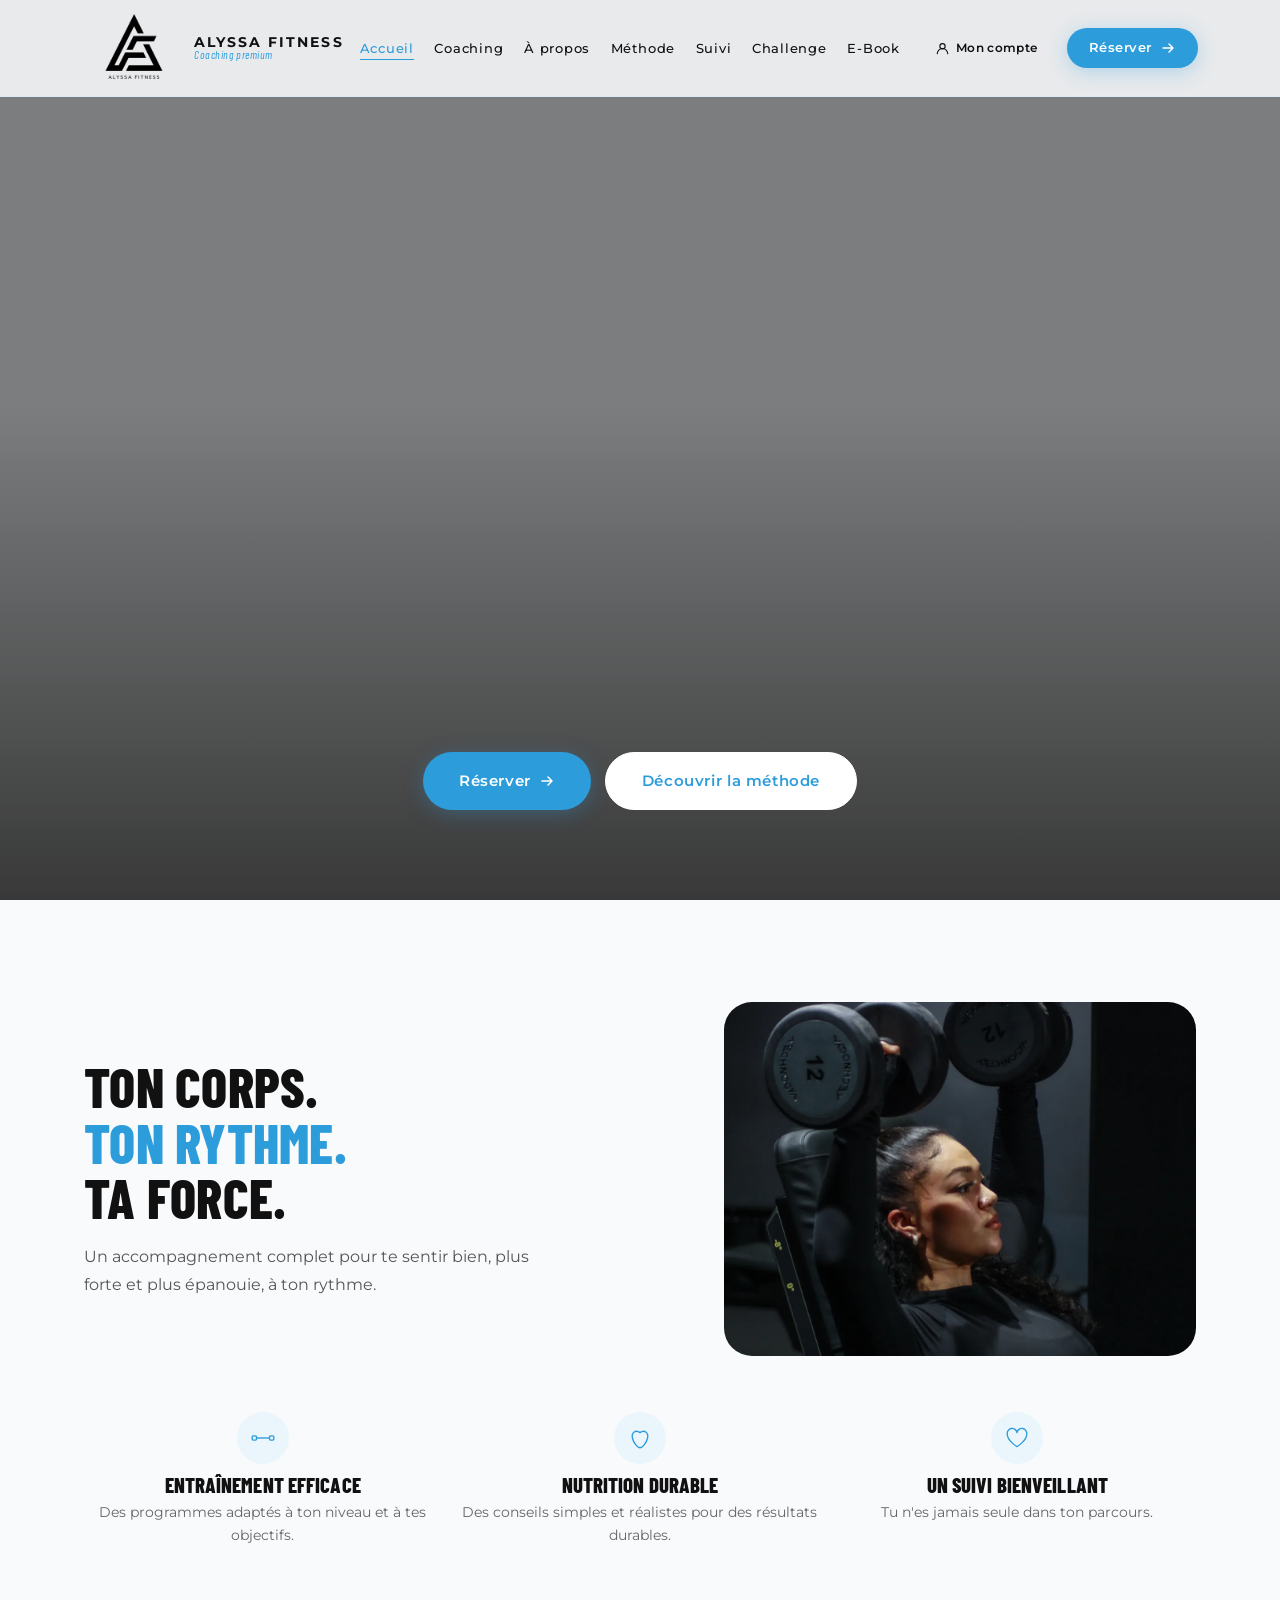
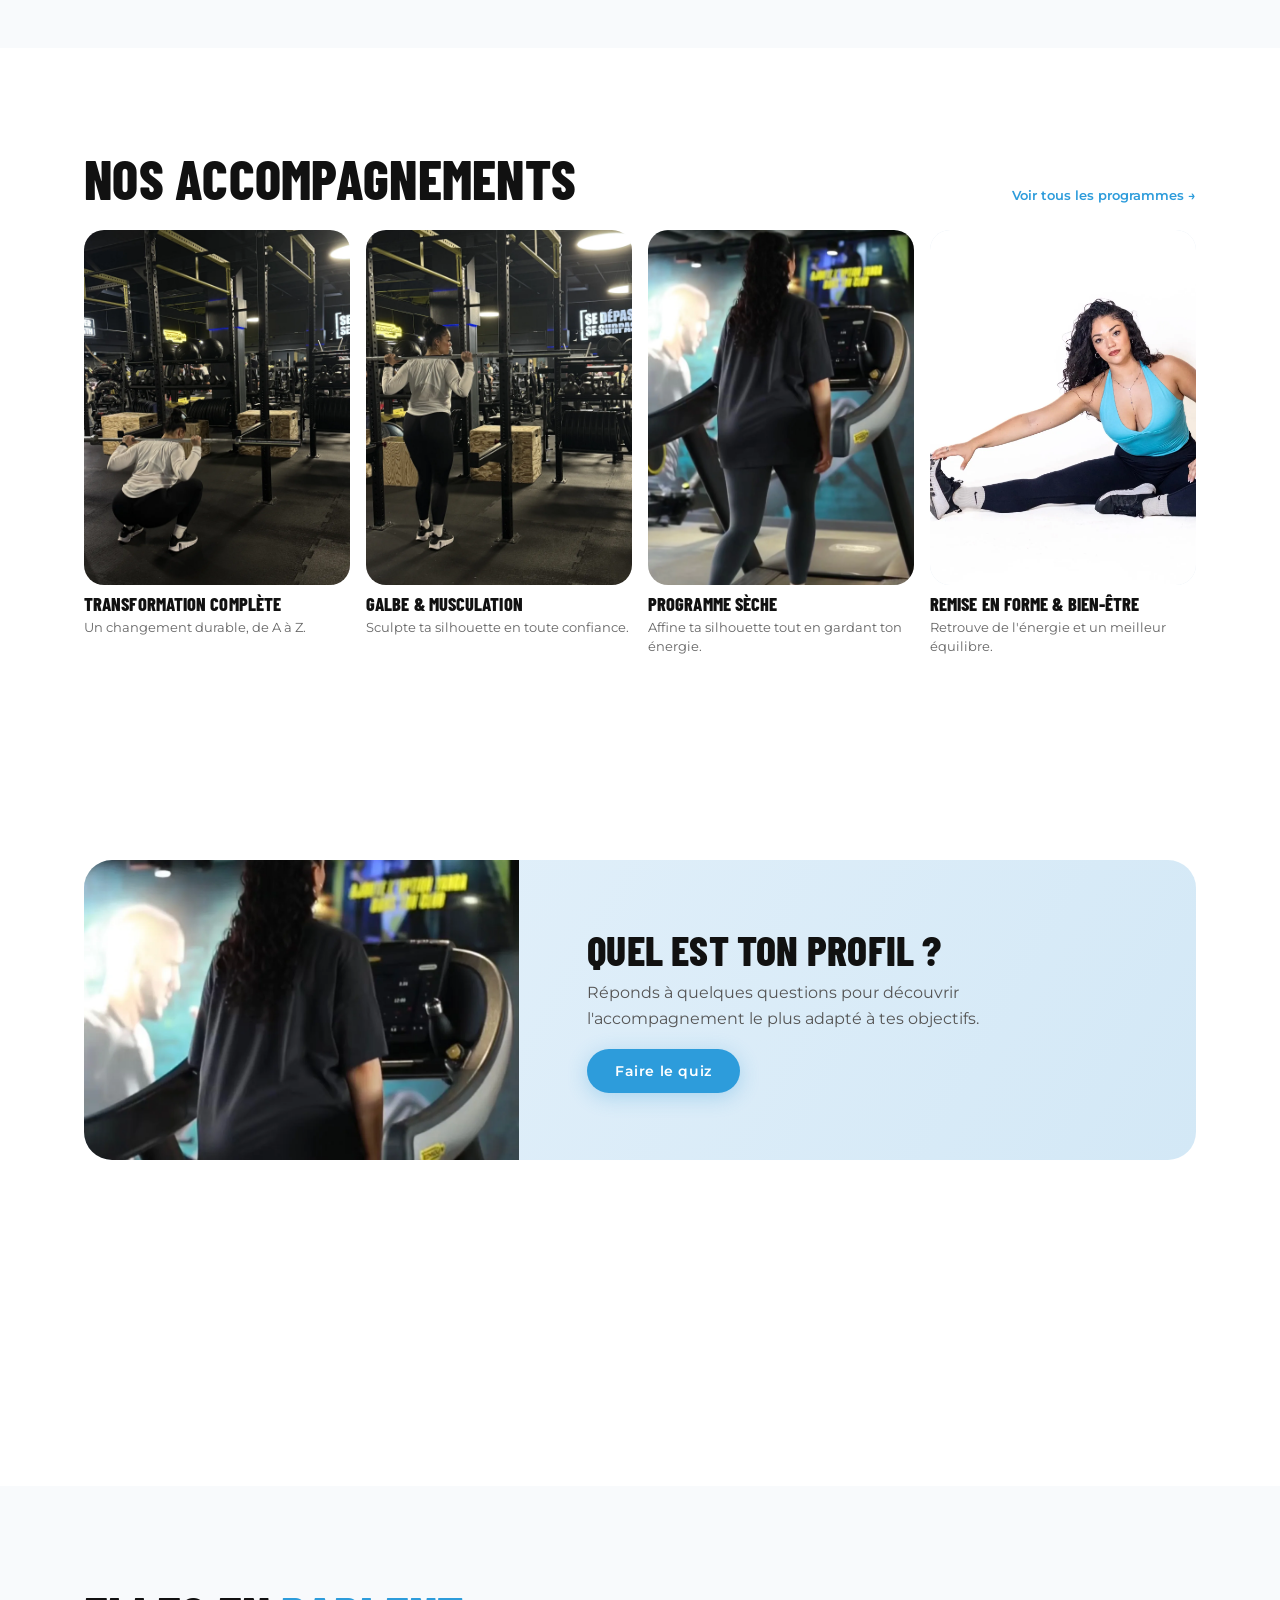
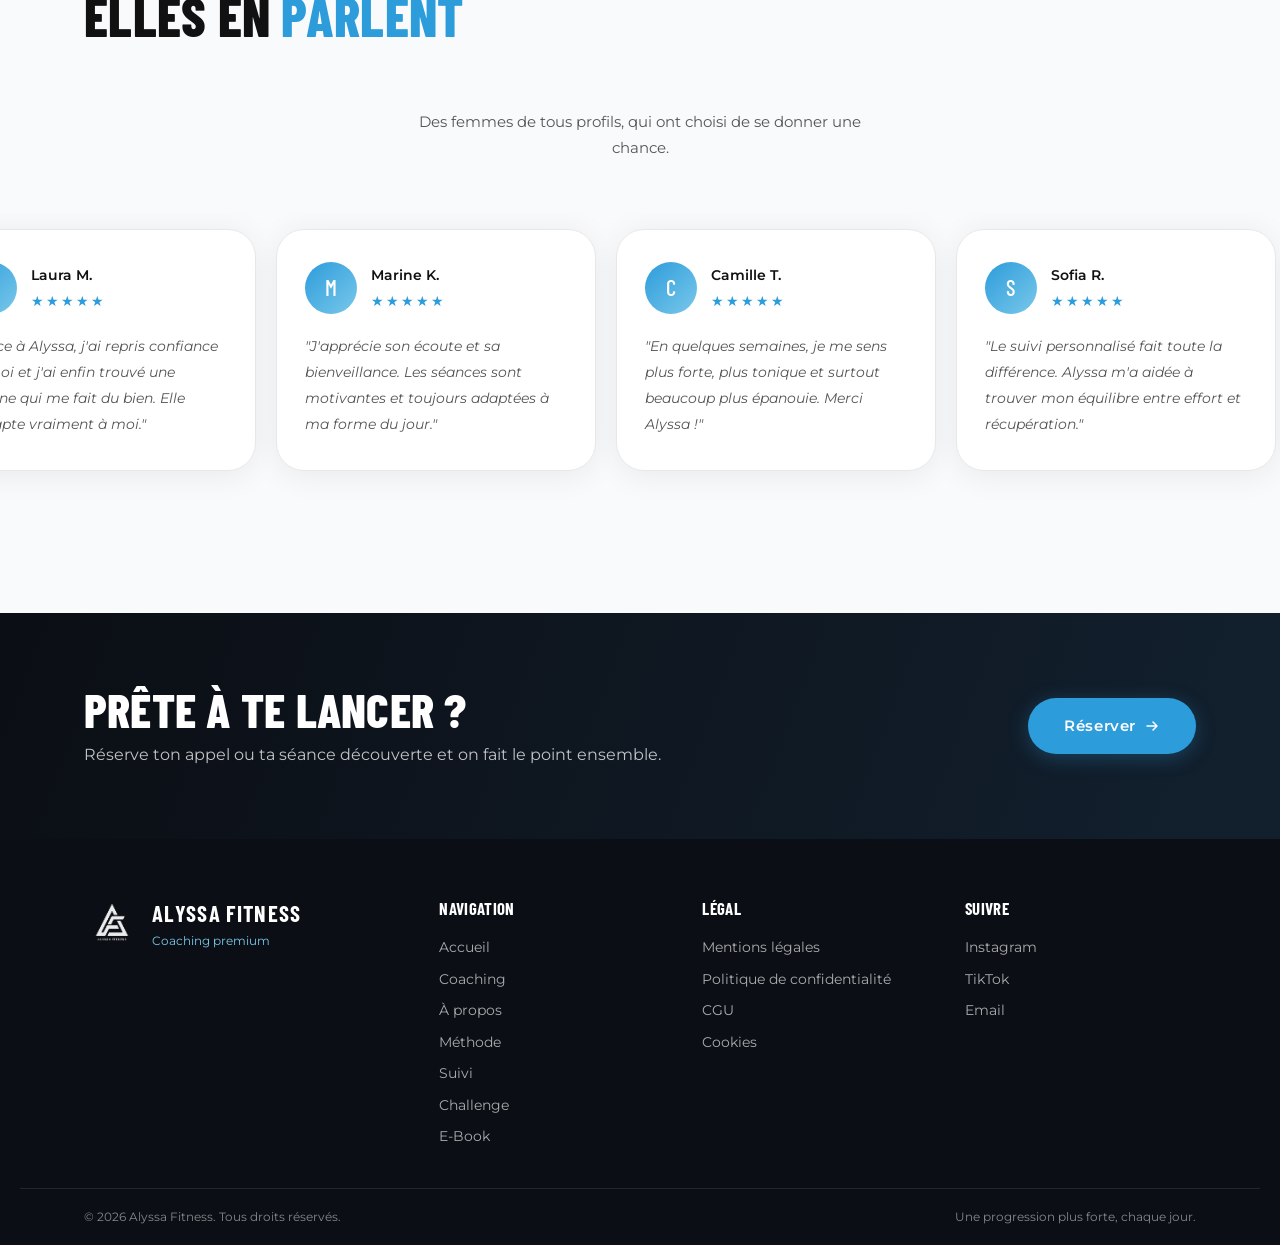
==== commit 80d47b0c: "feat: voile sombre renforcé sur la vidéo du hero Co-Authored-By: Claude Sonnet 5.5 <noreply@anthropi" ====
--- a/index.html
+++ b/index.html
@@ -66,7 +66,9 @@
     .hero__overlay {
       position: absolute;
       inset: 0;
-      background: linear-gradient(to top, rgba(0,0,0,0.62) 0%, rgba(0,0,0,0.1) 45%, transparent 70%), rgba(0,0,0,0.32);
+      background:
+        linear-gradient(to top, rgba(0,0,0,0.55) 0%, rgba(0,0,0,0) 55%),
+        linear-gradient(rgba(0,0,0,0.5), rgba(0,0,0,0.5));
     }
 
     /* Coach photo en centre-droite */
